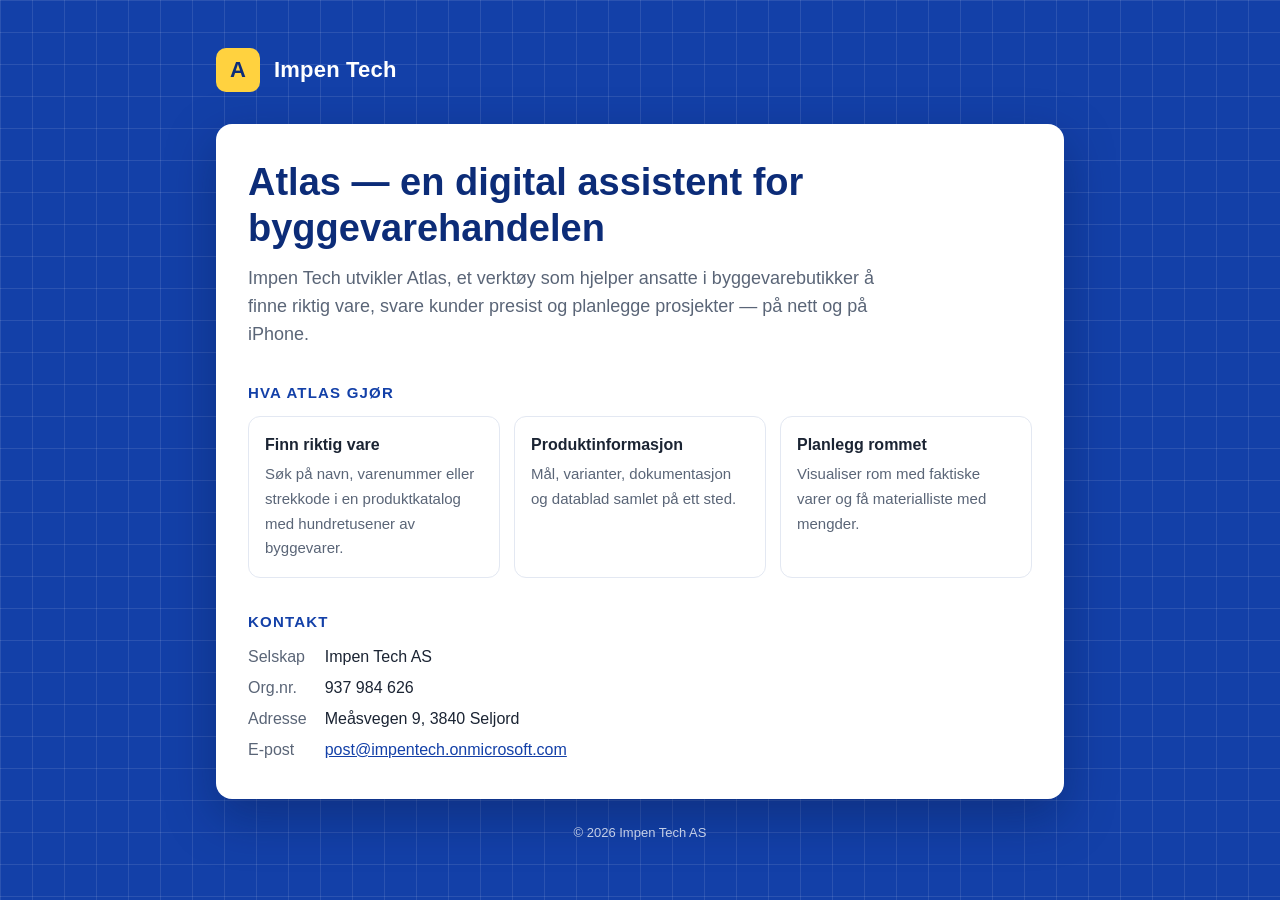
==== index.html @ 1124c4e5 "Firmaside for Impen Tech AS (impentech.no) Co-Authored-By: Claude Opus 5.5 <noreply@anthropic.com>" ====
<!doctype html>
<html lang="nb">
<head>
<meta charset="utf-8">
<meta name="viewport" content="width=device-width, initial-scale=1">
<title>Impen Tech — Atlas for byggevarehandelen</title>
<meta name="description" content="Impen Tech utvikler Atlas, en digital assistent for ansatte i byggevarehandelen.">
<style>
  :root {
    --bla: #1340a8;
    --bla-mork: #0c2c78;
    --linje: rgba(255, 255, 255, 0.10);
    --tekst: #1b2433;
    --dempet: #5a6577;
    --flate: #ffffff;
    --gul: #ffd23f;
  }
  * { box-sizing: border-box; margin: 0; padding: 0; }
  html { -webkit-text-size-adjust: 100%; }
  body {
    font-family: -apple-system, BlinkMacSystemFont, "Segoe UI", Roboto, "Helvetica Neue", Arial, sans-serif;
    color: var(--tekst);
    background-color: var(--bla);
    background-image:
      linear-gradient(var(--linje) 1px, transparent 1px),
      linear-gradient(90deg, var(--linje) 1px, transparent 1px);
    background-size: 32px 32px;
    line-height: 1.55;
    min-height: 100vh;
  }
  .ramme { max-width: 880px; margin: 0 auto; padding: 48px 16px 32px; }
  header { display: flex; align-items: center; gap: 14px; color: #fff; margin-bottom: 32px; }
  .merke {
    width: 44px; height: 44px; border-radius: 10px; background: var(--gul);
    display: grid; place-items: center; font-weight: 800; color: var(--bla-mork); font-size: 22px;
  }
  header strong { font-size: 22px; letter-spacing: 0.2px; }
  .kort {
    background: var(--flate); border-radius: 16px; padding: 36px 32px;
    box-shadow: 0 18px 50px rgba(5, 20, 60, 0.35);
  }
  h1 { font-size: clamp(26px, 4.5vw, 38px); line-height: 1.2; margin-bottom: 14px; color: var(--bla-mork); }
  .ingress { font-size: 18px; color: var(--dempet); max-width: 640px; }
  h2 { font-size: 15px; text-transform: uppercase; letter-spacing: 1.2px; color: var(--bla); margin: 32px 0 12px; }
  .punkter { display: grid; grid-template-columns: repeat(auto-fit, minmax(220px, 1fr)); gap: 14px; }
  .punkt { border: 1px solid #e3e8f2; border-radius: 12px; padding: 16px; }
  .punkt b { display: block; margin-bottom: 4px; }
  .punkt span { color: var(--dempet); font-size: 15px; }
  dl { display: grid; grid-template-columns: max-content 1fr; gap: 6px 18px; }
  dt { color: var(--dempet); }
  dd a { color: var(--bla); }
  footer { color: rgba(255, 255, 255, 0.75); font-size: 13px; text-align: center; margin-top: 24px; }
  @media (max-width: 520px) {
    .kort { padding: 26px 20px; }
    dl { grid-template-columns: 1fr; gap: 0; }
    dd { margin-bottom: 10px; }
  }
</style>
</head>
<body>
  <div class="ramme">
    <header>
      <div class="merke" aria-hidden="true">A</div>
      <strong>Impen Tech</strong>
    </header>

    <main class="kort">
      <h1>Atlas — en digital assistent for byggevarehandelen</h1>
      <p class="ingress">
        Impen Tech utvikler Atlas, et verktøy som hjelper ansatte i byggevarebutikker å finne riktig vare,
        svare kunder presist og planlegge prosjekter — på nett og på iPhone.
      </p>

      <h2>Hva Atlas gjør</h2>
      <div class="punkter">
        <div class="punkt"><b>Finn riktig vare</b><span>Søk på navn, varenummer eller strekkode i en produktkatalog med hundretusener av byggevarer.</span></div>
        <div class="punkt"><b>Produktinformasjon</b><span>Mål, varianter, dokumentasjon og datablad samlet på ett sted.</span></div>
        <div class="punkt"><b>Planlegg rommet</b><span>Visualiser rom med faktiske varer og få materialliste med mengder.</span></div>
      </div>

      <h2>Kontakt</h2>
      <dl>
        <dt>Selskap</dt><dd>Impen Tech AS</dd>
        <dt>Org.nr.</dt><dd>937 984 626</dd>
        <dt>Adresse</dt><dd>Meåsvegen 9, 3840 Seljord</dd>
        <dt>E-post</dt><dd><a href="mailto:post@impentech.onmicrosoft.com">post@impentech.onmicrosoft.com</a></dd>
      </dl>
    </main>

    <footer>© 2026 Impen Tech AS</footer>
  </div>
</body>
</html>
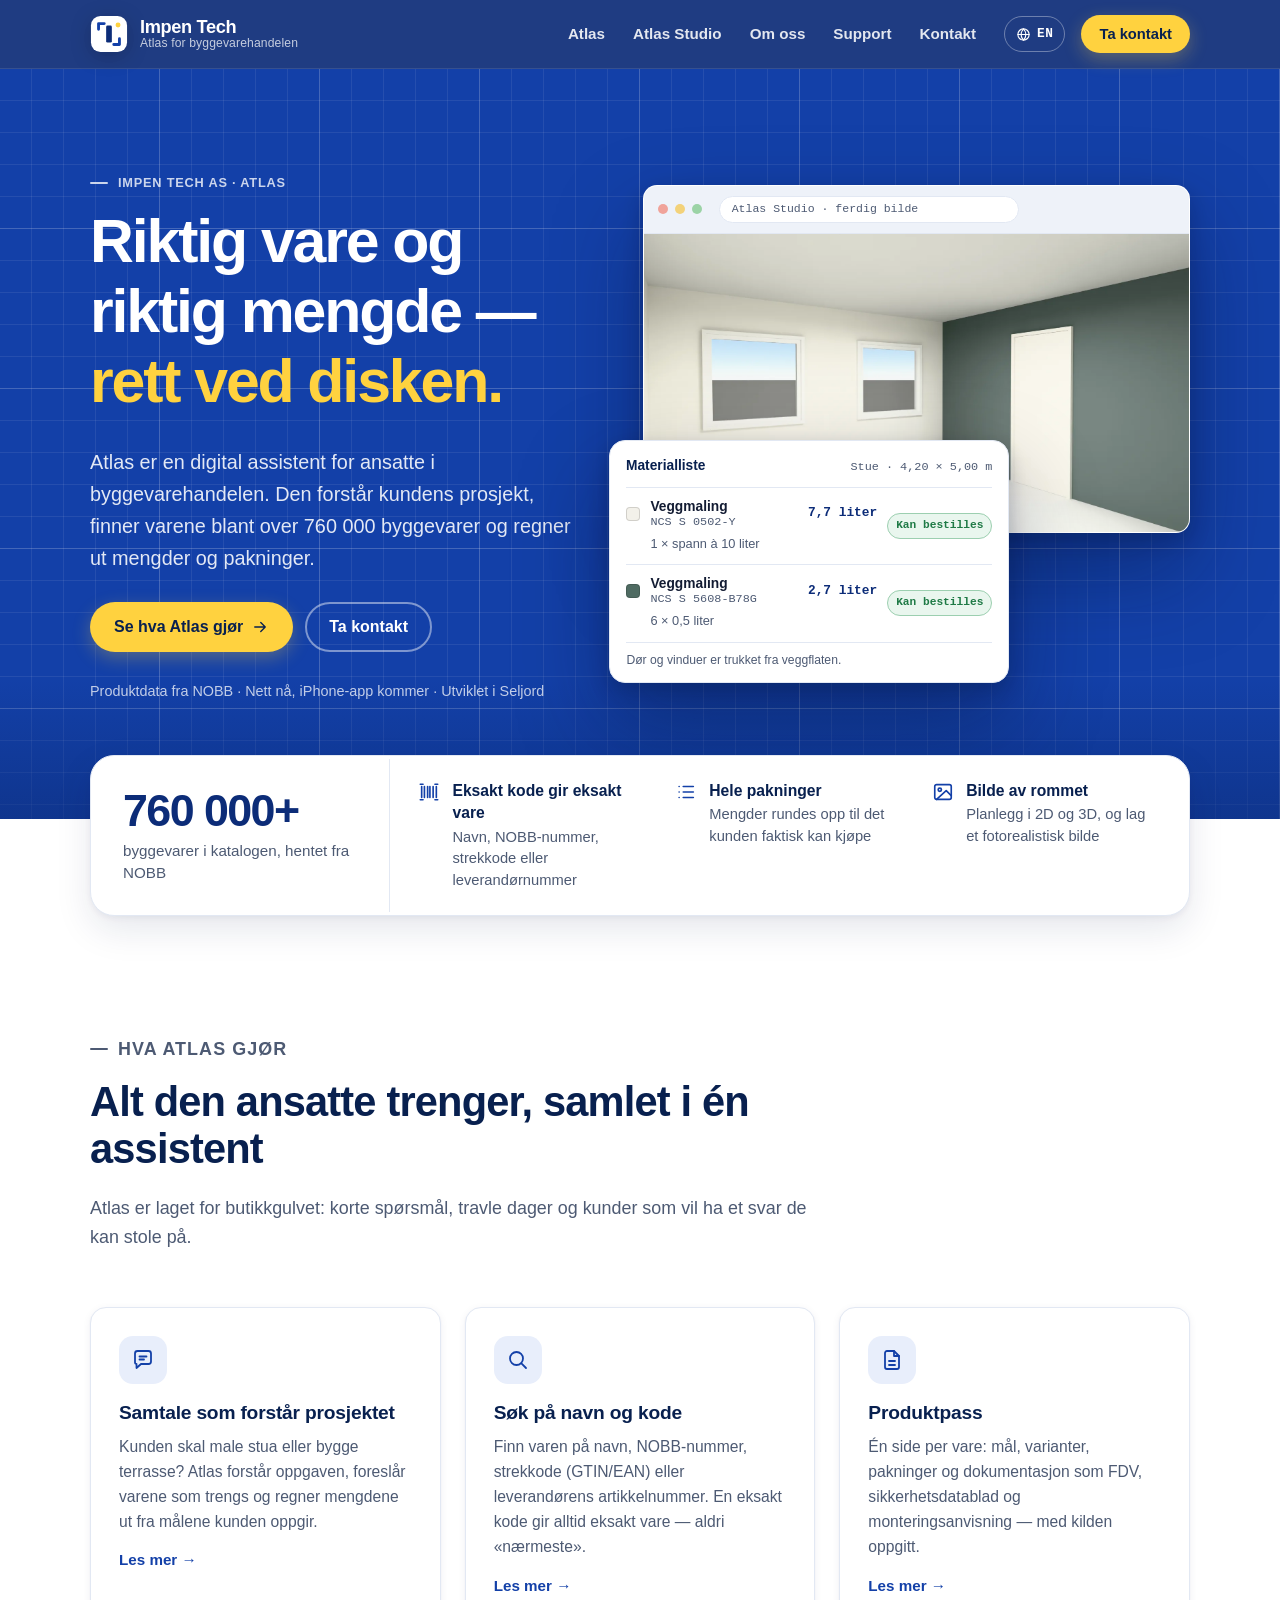
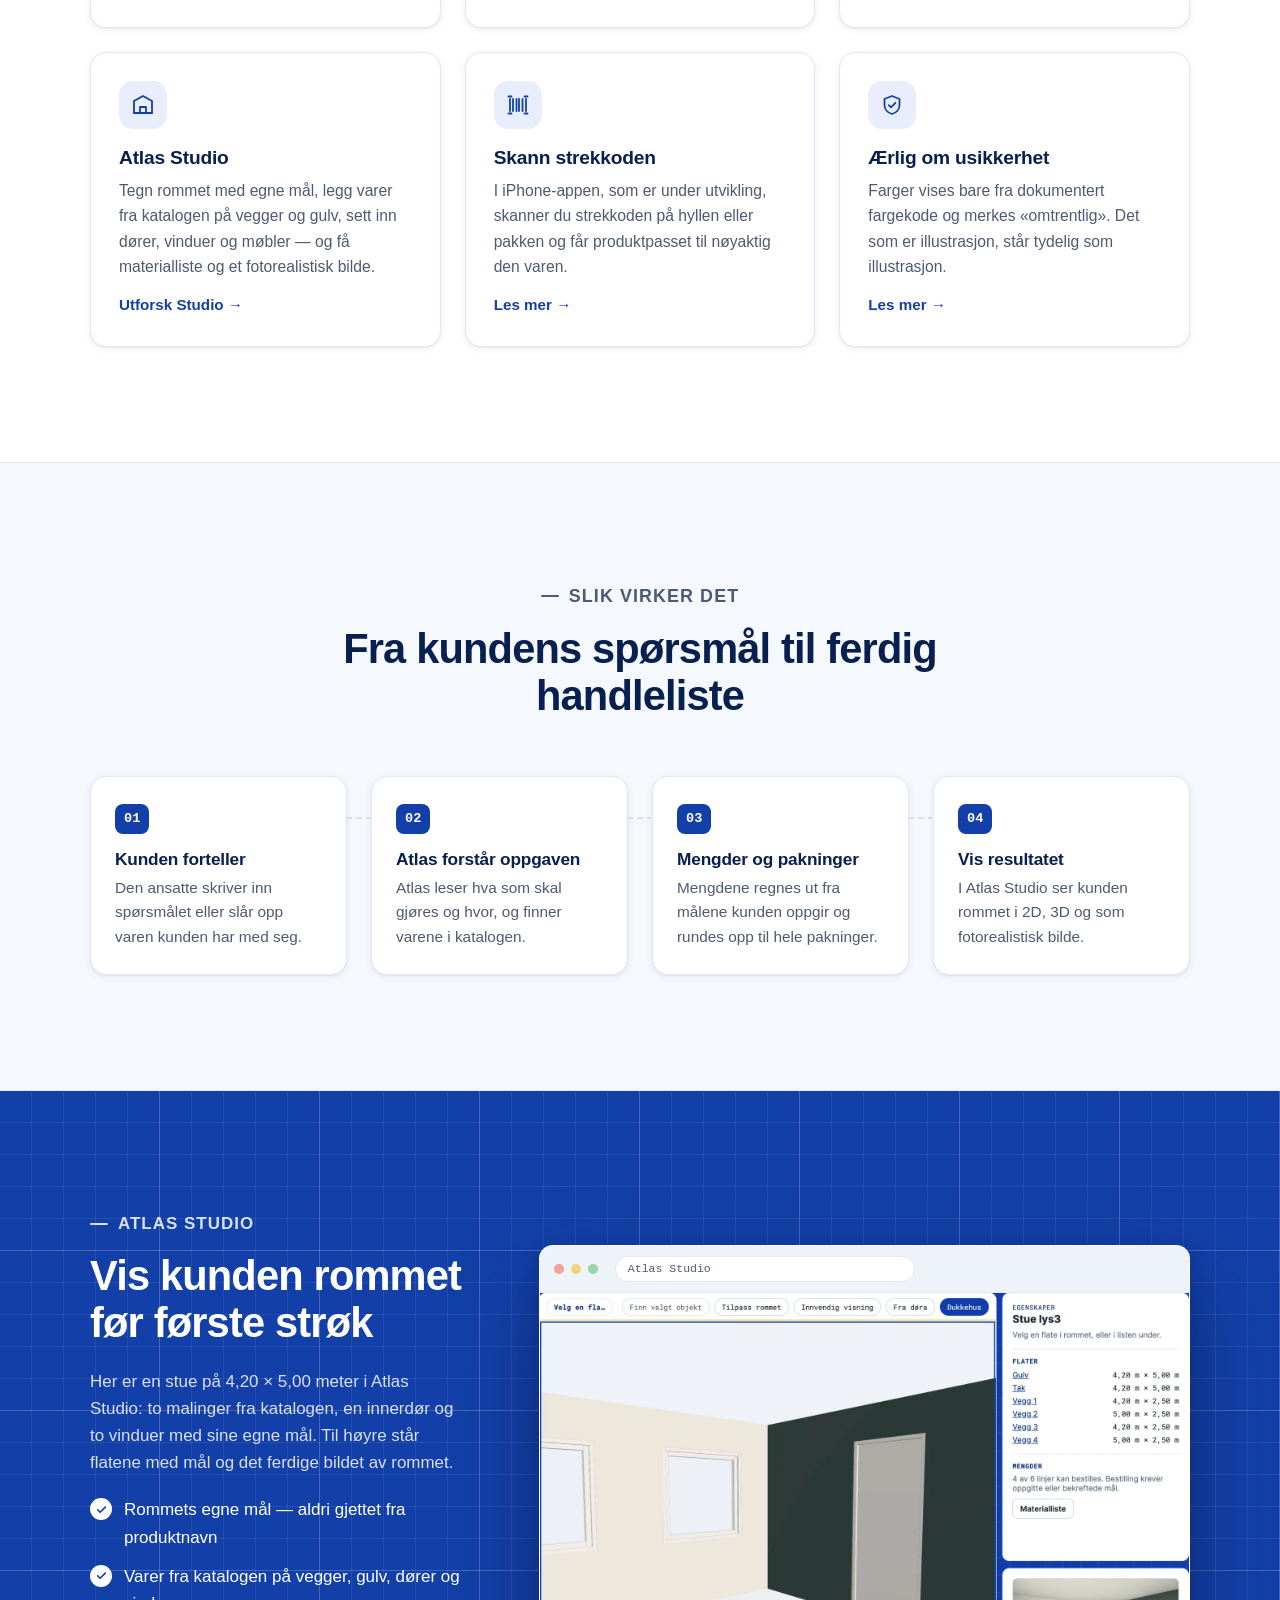
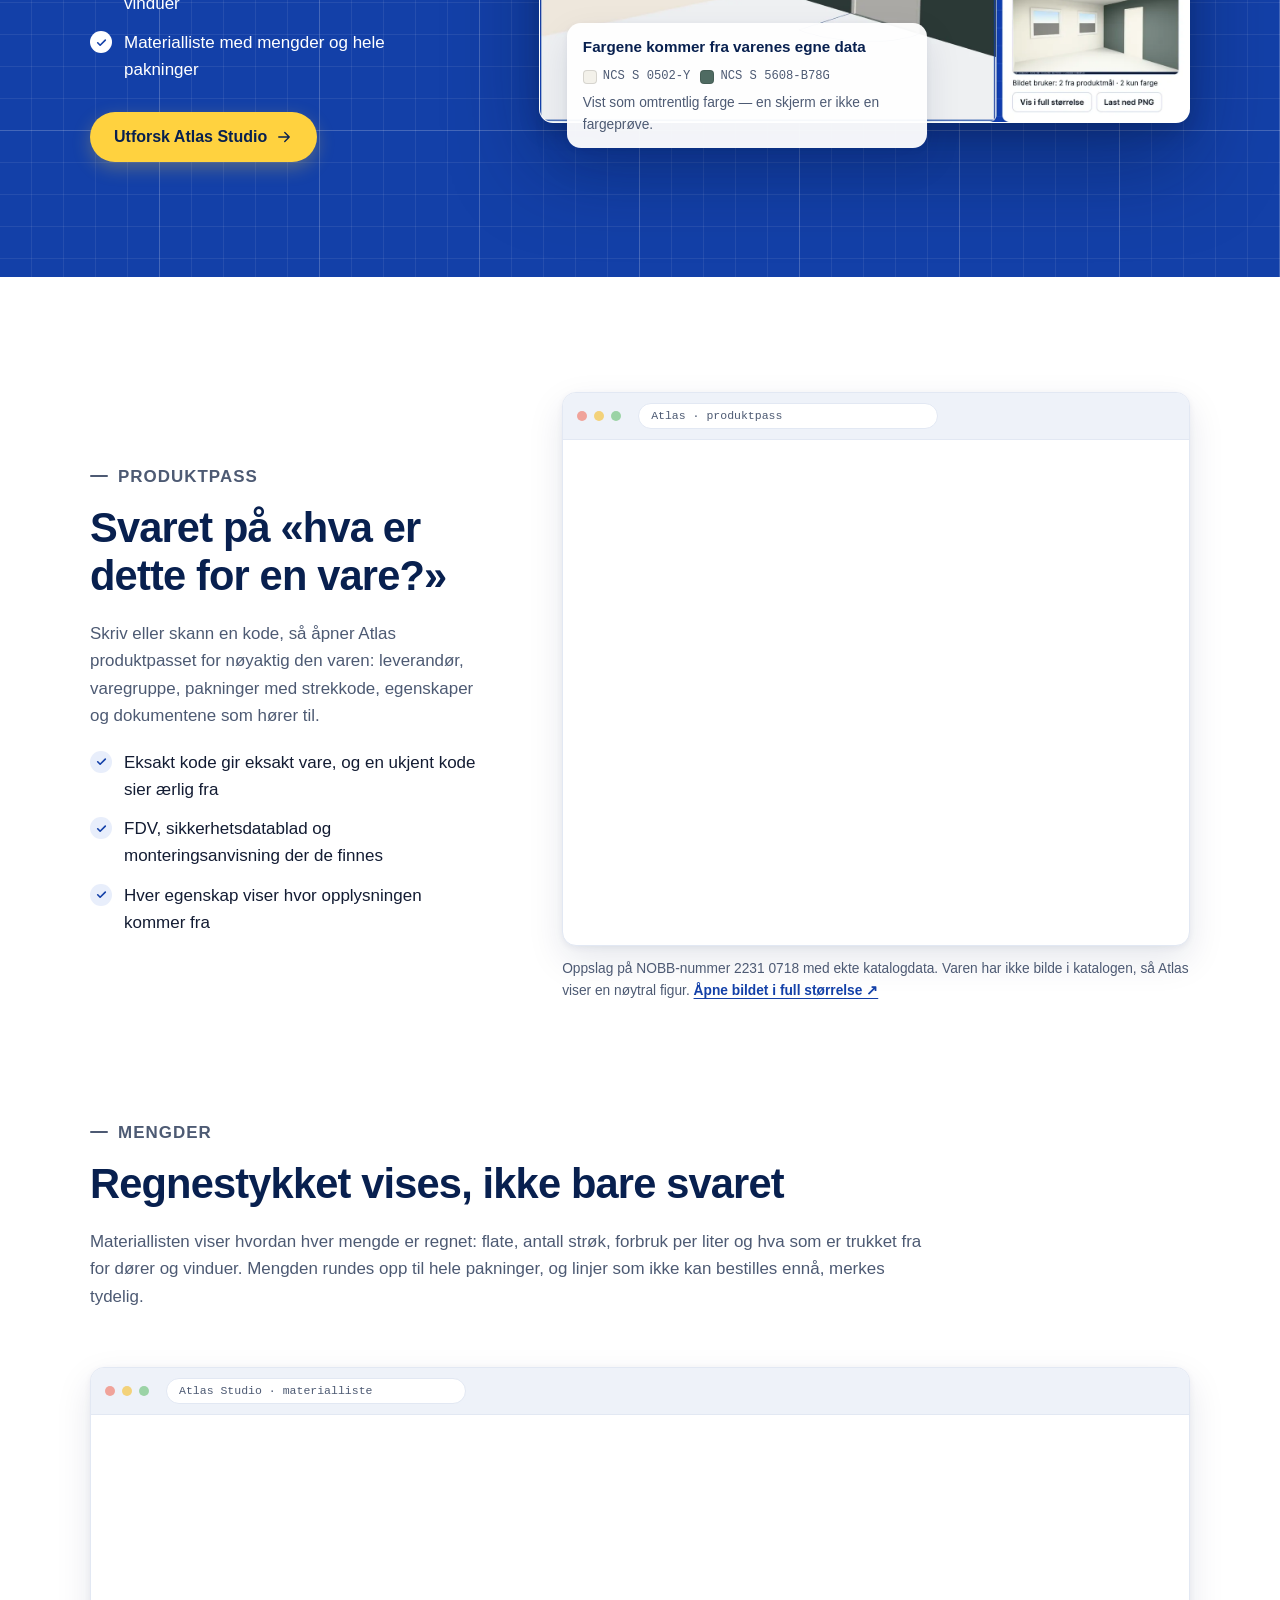
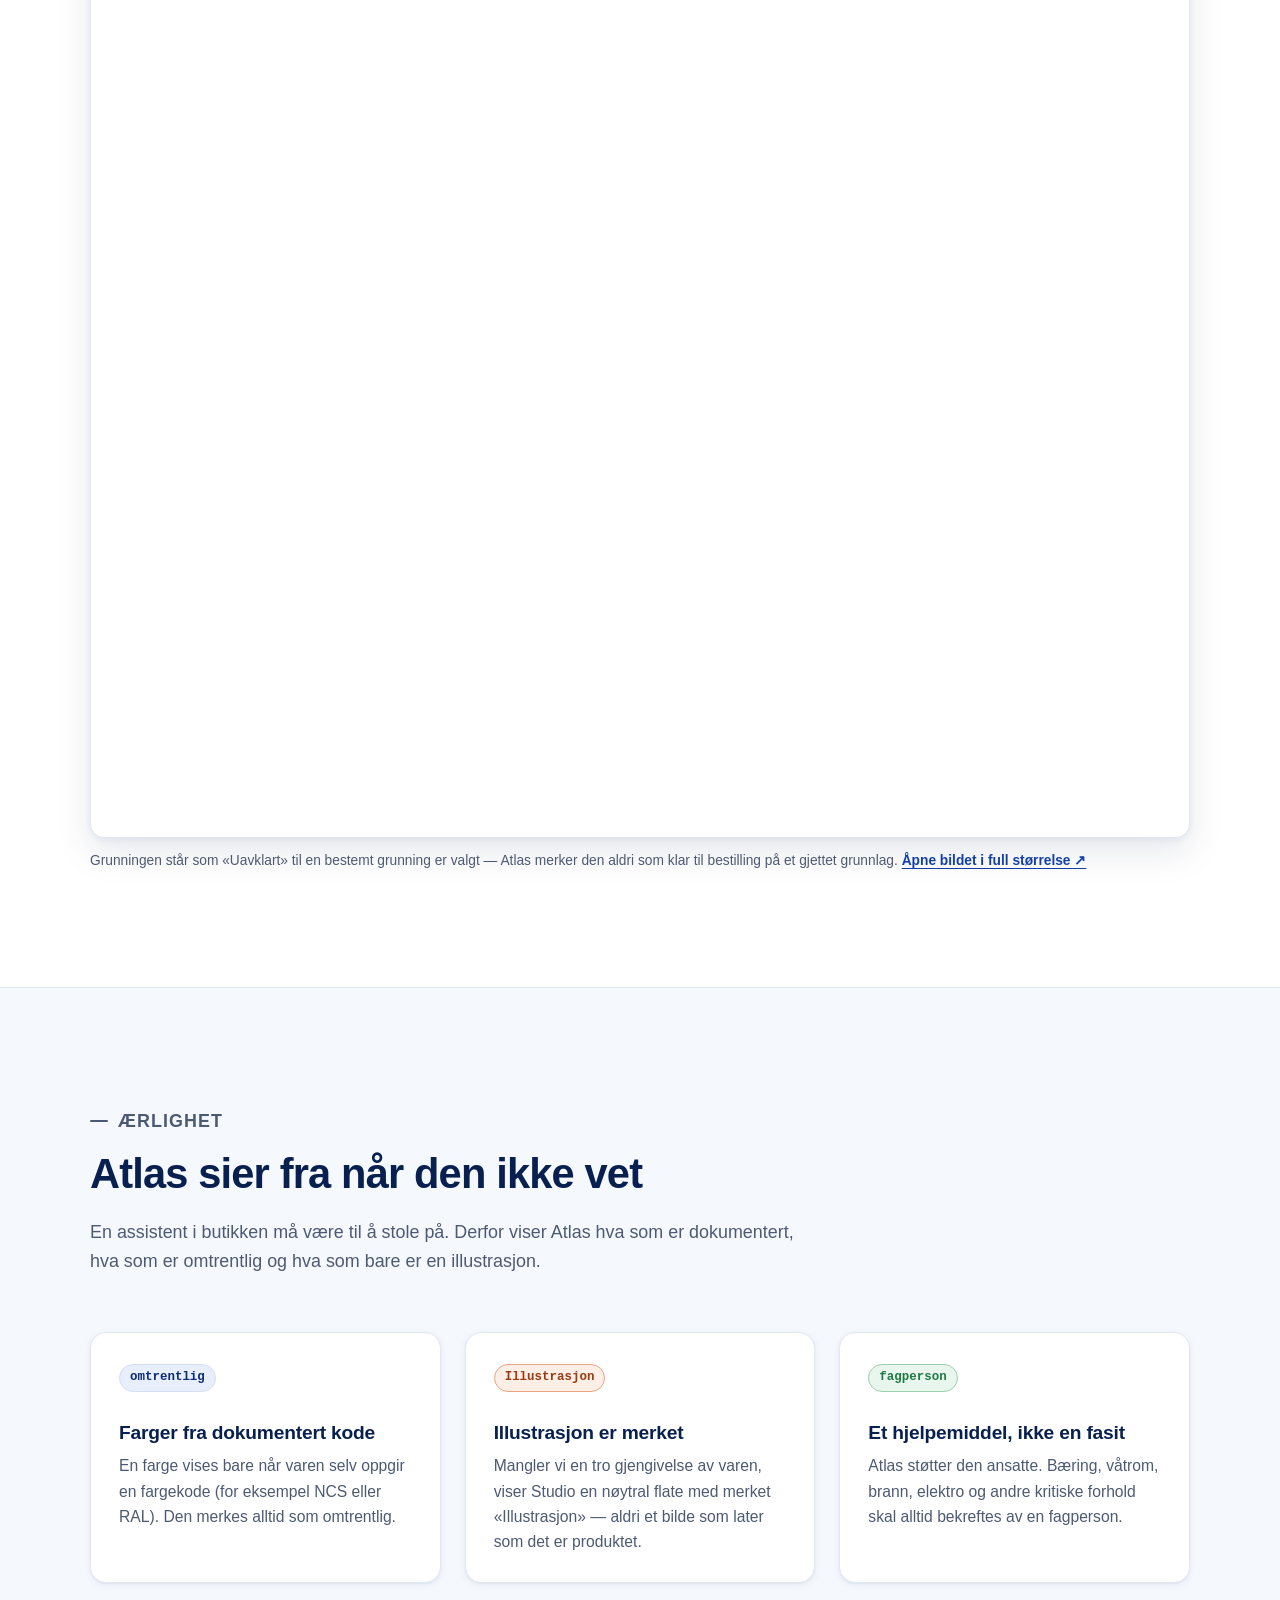
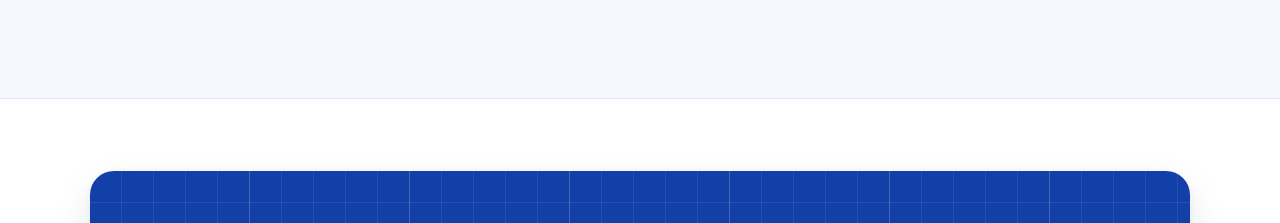
==== commit 21b4db66: "Fullverdig nettsted for Impen Tech AS: Atlas, Atlas Studio, om oss, kontakt, personvern og support —" ====
--- a/index.html
+++ b/index.html
@@ -3,91 +3,216 @@
 <head>
 <meta charset="utf-8">
 <meta name="viewport" content="width=device-width, initial-scale=1">
-<title>Impen Tech — Atlas for byggevarehandelen</title>
-<meta name="description" content="Impen Tech utvikler Atlas, en digital assistent for ansatte i byggevarehandelen.">
-<style>
-  :root {
-    --bla: #1340a8;
-    --bla-mork: #0c2c78;
-    --linje: rgba(255, 255, 255, 0.10);
-    --tekst: #1b2433;
-    --dempet: #5a6577;
-    --flate: #ffffff;
-    --gul: #ffd23f;
-  }
-  * { box-sizing: border-box; margin: 0; padding: 0; }
-  html { -webkit-text-size-adjust: 100%; }
-  body {
-    font-family: -apple-system, BlinkMacSystemFont, "Segoe UI", Roboto, "Helvetica Neue", Arial, sans-serif;
-    color: var(--tekst);
-    background-color: var(--bla);
-    background-image:
-      linear-gradient(var(--linje) 1px, transparent 1px),
-      linear-gradient(90deg, var(--linje) 1px, transparent 1px);
-    background-size: 32px 32px;
-    line-height: 1.55;
-    min-height: 100vh;
-  }
-  .ramme { max-width: 880px; margin: 0 auto; padding: 48px 16px 32px; }
-  header { display: flex; align-items: center; gap: 14px; color: #fff; margin-bottom: 32px; }
-  .merke {
-    width: 44px; height: 44px; border-radius: 10px; background: var(--gul);
-    display: grid; place-items: center; font-weight: 800; color: var(--bla-mork); font-size: 22px;
-  }
-  header strong { font-size: 22px; letter-spacing: 0.2px; }
-  .kort {
-    background: var(--flate); border-radius: 16px; padding: 36px 32px;
-    box-shadow: 0 18px 50px rgba(5, 20, 60, 0.35);
-  }
-  h1 { font-size: clamp(26px, 4.5vw, 38px); line-height: 1.2; margin-bottom: 14px; color: var(--bla-mork); }
-  .ingress { font-size: 18px; color: var(--dempet); max-width: 640px; }
-  h2 { font-size: 15px; text-transform: uppercase; letter-spacing: 1.2px; color: var(--bla); margin: 32px 0 12px; }
-  .punkter { display: grid; grid-template-columns: repeat(auto-fit, minmax(220px, 1fr)); gap: 14px; }
-  .punkt { border: 1px solid #e3e8f2; border-radius: 12px; padding: 16px; }
-  .punkt b { display: block; margin-bottom: 4px; }
-  .punkt span { color: var(--dempet); font-size: 15px; }
-  dl { display: grid; grid-template-columns: max-content 1fr; gap: 6px 18px; }
-  dt { color: var(--dempet); }
-  dd a { color: var(--bla); }
-  footer { color: rgba(255, 255, 255, 0.75); font-size: 13px; text-align: center; margin-top: 24px; }
-  @media (max-width: 520px) {
-    .kort { padding: 26px 20px; }
-    dl { grid-template-columns: 1fr; gap: 0; }
-    dd { margin-bottom: 10px; }
-  }
-</style>
+<title>Impen Tech — Atlas, digital assistent for byggevarehandelen</title>
+<meta name="description" content="Impen Tech AS utvikler Atlas: en digital assistent som hjelper ansatte i byggevarehandelen å finne riktig vare blant over 760 000 byggevarer, regne mengder og vise rommet i Atlas Studio.">
+<link rel="canonical" href="https://impentech.no/">
+<link rel="alternate" hreflang="nb" href="https://impentech.no/">
+<link rel="alternate" hreflang="en" href="https://impentech.no/en/">
+<link rel="alternate" hreflang="x-default" href="https://impentech.no/">
+<meta name="theme-color" content="#0c2c78">
+<meta property="og:type" content="website">
+<meta property="og:site_name" content="Impen Tech">
+<meta property="og:locale" content="nb_NO">
+<meta property="og:locale:alternate" content="en_GB">
+<meta property="og:title" content="Impen Tech — Atlas, digital assistent for byggevarehandelen">
+<meta property="og:description" content="Impen Tech AS utvikler Atlas: en digital assistent som hjelper ansatte i byggevarehandelen å finne riktig vare blant over 760 000 byggevarer, regne mengder og vise rommet i Atlas Studio.">
+<meta property="og:url" content="https://impentech.no/">
+<meta property="og:image" content="https://impentech.no/assets/img/og-bilde.jpg">
+<meta property="og:image:width" content="1200">
+<meta property="og:image:height" content="630">
+<meta property="og:image:alt" content="Atlas — digital assistent for byggevarehandelen">
+<meta name="twitter:card" content="summary_large_image">
+<link rel="icon" href="/favicon.svg" type="image/svg+xml">
+<link rel="icon" href="/favicon.ico" sizes="any">
+<link rel="apple-touch-icon" href="/assets/img/apple-touch-icon.png">
+<link rel="stylesheet" href="/assets/site.css">
+<script src="/assets/menu.js" defer></script>
+<script type="application/ld+json">{"@context":"https://schema.org","@type":"Organization","name":"Impen Tech AS","url":"https://impentech.no/","logo":"https://impentech.no/assets/img/app-ikon-512.png","email":"post@impentech.onmicrosoft.com","identifier":"937984626","address":{"@type":"PostalAddress","streetAddress":"Meåsvegen 9","postalCode":"3840","addressLocality":"Seljord","addressCountry":"NO"}}</script>
 </head>
 <body>
-  <div class="ramme">
-    <header>
-      <div class="merke" aria-hidden="true">A</div>
-      <strong>Impen Tech</strong>
-    </header>
-
-    <main class="kort">
-      <h1>Atlas — en digital assistent for byggevarehandelen</h1>
-      <p class="ingress">
-        Impen Tech utvikler Atlas, et verktøy som hjelper ansatte i byggevarebutikker å finne riktig vare,
-        svare kunder presist og planlegge prosjekter — på nett og på iPhone.
-      </p>
-
-      <h2>Hva Atlas gjør</h2>
-      <div class="punkter">
-        <div class="punkt"><b>Finn riktig vare</b><span>Søk på navn, varenummer eller strekkode i en produktkatalog med hundretusener av byggevarer.</span></div>
-        <div class="punkt"><b>Produktinformasjon</b><span>Mål, varianter, dokumentasjon og datablad samlet på ett sted.</span></div>
-        <div class="punkt"><b>Planlegg rommet</b><span>Visualiser rom med faktiske varer og få materialliste med mengder.</span></div>
-      </div>
-
-      <h2>Kontakt</h2>
-      <dl>
-        <dt>Selskap</dt><dd>Impen Tech AS</dd>
-        <dt>Org.nr.</dt><dd>937 984 626</dd>
-        <dt>Adresse</dt><dd>Meåsvegen 9, 3840 Seljord</dd>
-        <dt>E-post</dt><dd><a href="mailto:post@impentech.onmicrosoft.com">post@impentech.onmicrosoft.com</a></dd>
-      </dl>
-    </main>
-
-    <footer>© 2026 Impen Tech AS</footer>
-  </div>
+<a class="skip-link" href="#innhold">Hopp til innholdet</a>
+<header class="site-header">
+  <div class="wrap">
+    <a class="brand" href="/">
+      <svg class="brand__mark" viewBox="0 0 40 40" aria-hidden="true" focusable="false"><rect x="1" y="1" width="38" height="38" rx="10" fill="#fff"/><path d="M9 15V9h6M31 25v6h-6" fill="none" stroke="#1340a8" stroke-width="3" stroke-linecap="round" stroke-linejoin="round"/><rect x="17" y="11" width="6" height="18" rx="1.5" fill="#0c2c78"/><circle cx="29.5" cy="10.5" r="2.6" fill="#ffd23f"/></svg>
+      <span class="brand__text"><span class="brand__name">Impen Tech</span><span class="brand__sub">Atlas for byggevarehandelen</span></span>
+    </a>
+    <nav class="nav" aria-label="Hovedmeny"><a href="/atlas/">Atlas</a><a href="/studio/">Atlas Studio</a><a href="/om/">Om oss</a><a href="/support/">Support</a><a href="/kontakt/">Kontakt</a></nav>
+    <a class="lang" href="/en/" hreflang="en" lang="en" aria-label="EN – Read this page in English"><svg viewBox="0 0 24 24" fill="none" stroke="currentColor" stroke-width="1.8" stroke-linecap="round" stroke-linejoin="round" aria-hidden="true" focusable="false"><circle cx="12" cy="12" r="9"/><path d="M3 12h18M12 3c2.5 2.6 3.8 5.6 3.8 9s-1.3 6.4-3.8 9c-2.5-2.6-3.8-5.6-3.8-9S9.5 5.6 12 3z"/></svg><span>EN</span></a>
+    <a class="btn btn--yellow btn--sm header-cta" href="/kontakt/">Ta kontakt</a>
+    <details class="menu">
+      <summary><svg viewBox="0 0 24 24" fill="none" stroke="currentColor" stroke-width="1.8" stroke-linecap="round" stroke-linejoin="round" aria-hidden="true" focusable="false"><path d="M4 7h16M4 12h16M4 17h16"/></svg><span>Meny</span></summary>
+      <nav class="menu__panel" aria-label="Hovedmeny"><a href="/atlas/">Atlas</a><a href="/studio/">Atlas Studio</a><a href="/om/">Om oss</a><a href="/support/">Support</a><a href="/kontakt/">Kontakt</a><a href="/personvern/">Personvern</a></nav>
+    </details>
+  </div>
+</header>
+<main id="innhold" tabindex="-1">
+<section class="hero hero--home blueprint">
+  <div class="wrap">
+    <div>
+      <p class="eyebrow reveal">Impen Tech AS · Atlas</p>
+      <h1 class="reveal">Riktig vare og riktig mengde — <em>rett ved disken.</em></h1>
+      <p class="lede reveal">Atlas er en digital assistent for ansatte i byggevarehandelen. Den forstår kundens prosjekt, finner varene blant over 760&nbsp;000 byggevarer og regner ut mengder og pakninger.</p>
+      <div class="actions reveal">
+        <a class="btn btn--yellow" href="/atlas/">Se hva Atlas gjør<svg viewBox="0 0 24 24" fill="none" stroke="currentColor" stroke-width="1.8" stroke-linecap="round" stroke-linejoin="round" aria-hidden="true" focusable="false"><path d="M5 12h14M13 6l6 6-6 6"/></svg></a>
+        <a class="btn btn--ghost" href="/kontakt/">Ta kontakt</a>
+      </div>
+      <p class="hero-meta reveal">Produktdata fra NOBB<span aria-hidden="true"> · </span>Nett nå, iPhone-app kommer<span aria-hidden="true"> · </span>Utviklet i Seljord</p>
+    </div>
+    <div class="hero__visual">
+      <div class="frame "><div class="frame__bar" aria-hidden="true"><i></i><i></i><i></i><span class="frame__url">Atlas Studio · ferdig bilde</span></div><picture><source type="image/webp" srcset="/assets/img/rom-render.webp"><img src="/assets/img/rom-render.jpg" width="1600" height="875" alt="Bilde laget i Atlas Studio: en stue med lys vegg og to vinduer til venstre, og en mørk grønn fondvegg med hvit dør til høyre." fetchpriority="high" decoding="async"></picture></div>
+      <div class="bomcard" aria-hidden="true">
+  <div class="bomcard__head"><span>Materialliste</span><span class="mono">Stue · 4,20 × 5,00 m</span></div>
+  <ul><li><i class="dot" style="background:#F3F1EA"></i><span class="bom__name">Veggmaling<small class="mono">NCS S 0502-Y</small></span><span class="bom__qty mono">7,7 liter</span><span class="bom__pack">1 × spann à 10 liter</span><span class="bom__ok">Kan bestilles</span></li><li><i class="dot" style="background:#4f6b62"></i><span class="bom__name">Veggmaling<small class="mono">NCS S 5608-B78G</small></span><span class="bom__qty mono">2,7 liter</span><span class="bom__pack">6 × 0,5 liter</span><span class="bom__ok">Kan bestilles</span></li></ul>
+  <p class="bomcard__foot">Dør og vinduer er trukket fra veggflaten.</p>
+</div>
+    </div>
+  </div>
+</section>
+<div class="wrap">
+  <div class="stats">
+    <div class="stat stat--big"><span class="stat__num">760&nbsp;000+</span><span class="stat__label">byggevarer i katalogen, hentet fra NOBB</span></div>
+    <ul class="stat-points">
+      <li><svg viewBox="0 0 24 24" fill="none" stroke="currentColor" stroke-width="1.8" stroke-linecap="round" stroke-linejoin="round" aria-hidden="true" focusable="false"><path d="M4 6v12M7 6v12M10.5 6v12M13 6v12M16.5 6v12M20 6v12"/><path d="M2.5 3.5h3M18.5 3.5h3M2.5 20.5h3M18.5 20.5h3"/></svg><span><strong>Eksakt kode gir eksakt vare</strong>Navn, NOBB-nummer, strekkode eller leverandørnummer</span></li>
+      <li><svg viewBox="0 0 24 24" fill="none" stroke="currentColor" stroke-width="1.8" stroke-linecap="round" stroke-linejoin="round" aria-hidden="true" focusable="false"><path d="M9 6h11M9 12h11M9 18h11"/><path d="M4.5 6h.01M4.5 12h.01M4.5 18h.01"/></svg><span><strong>Hele pakninger</strong>Mengder rundes opp til det kunden faktisk kan kjøpe</span></li>
+      <li><svg viewBox="0 0 24 24" fill="none" stroke="currentColor" stroke-width="1.8" stroke-linecap="round" stroke-linejoin="round" aria-hidden="true" focusable="false"><rect x="3" y="4" width="18" height="16" rx="2"/><circle cx="8.5" cy="9.5" r="1.8"/><path d="M21 16l-5.5-5.5L5 20"/></svg><span><strong>Bilde av rommet</strong>Planlegg i 2D og 3D, og lag et fotorealistisk bilde</span></li>
+    </ul>
+  </div>
+</div>
+<section class="section" aria-labelledby="hva">
+  <div class="wrap">
+    <div class="section-head">
+      <p class="eyebrow">Hva Atlas gjør</p>
+      <h2 id="hva">Alt den ansatte trenger, samlet i én assistent</h2>
+      <p>Atlas er laget for butikkgulvet: korte spørsmål, travle dager og kunder som vil ha et svar de kan stole på.</p>
+    </div>
+    <div class="grid grid--3">
+      <article class="card "><div class="icon"><svg viewBox="0 0 24 24" fill="none" stroke="currentColor" stroke-width="1.8" stroke-linecap="round" stroke-linejoin="round" aria-hidden="true" focusable="false"><path d="M4 5.5A2.5 2.5 0 0 1 6.5 3h11A2.5 2.5 0 0 1 20 5.5v8a2.5 2.5 0 0 1-2.5 2.5H10l-4.5 4v-4h0A1.5 1.5 0 0 1 4 14.5z"/><path d="M8.5 8.5h7M8.5 11.5h4.5"/></svg></div><h3>Samtale som forstår prosjektet</h3><p>Kunden skal male stua eller bygge terrasse? Atlas forstår oppgaven, foreslår varene som trengs og regner mengdene ut fra målene kunden oppgir.</p><a class="more" href="/atlas/#samtale">Les mer →</a></article>
+      <article class="card "><div class="icon"><svg viewBox="0 0 24 24" fill="none" stroke="currentColor" stroke-width="1.8" stroke-linecap="round" stroke-linejoin="round" aria-hidden="true" focusable="false"><circle cx="10.5" cy="10.5" r="6.5"/><path d="M20 20l-4.6-4.6"/></svg></div><h3>Søk på navn og kode</h3><p>Finn varen på navn, NOBB-nummer, strekkode (GTIN/EAN) eller leverandørens artikkelnummer. En eksakt kode gir alltid eksakt vare — aldri «nærmeste».</p><a class="more" href="/atlas/#sok">Les mer →</a></article>
+      <article class="card "><div class="icon"><svg viewBox="0 0 24 24" fill="none" stroke="currentColor" stroke-width="1.8" stroke-linecap="round" stroke-linejoin="round" aria-hidden="true" focusable="false"><path d="M14 3H7a2 2 0 0 0-2 2v14a2 2 0 0 0 2 2h10a2 2 0 0 0 2-2V8z"/><path d="M14 3v5h5M9 13h6M9 17h6"/></svg></div><h3>Produktpass</h3><p>Én side per vare: mål, varianter, pakninger og dokumentasjon som FDV, sikkerhetsdatablad og monteringsanvisning — med kilden oppgitt.</p><a class="more" href="/atlas/#produktpass">Les mer →</a></article>
+      <article class="card "><div class="icon"><svg viewBox="0 0 24 24" fill="none" stroke="currentColor" stroke-width="1.8" stroke-linecap="round" stroke-linejoin="round" aria-hidden="true" focusable="false"><path d="M3 20V8l9-5 9 5v12"/><path d="M3 20h18M9 20v-6h6v6"/></svg></div><h3>Atlas Studio</h3><p>Tegn rommet med egne mål, legg varer fra katalogen på vegger og gulv, sett inn dører, vinduer og møbler — og få materialliste og et fotorealistisk bilde.</p><a class="more" href="/studio/">Utforsk Studio →</a></article>
+      <article class="card "><div class="icon"><svg viewBox="0 0 24 24" fill="none" stroke="currentColor" stroke-width="1.8" stroke-linecap="round" stroke-linejoin="round" aria-hidden="true" focusable="false"><path d="M4 6v12M7 6v12M10.5 6v12M13 6v12M16.5 6v12M20 6v12"/><path d="M2.5 3.5h3M18.5 3.5h3M2.5 20.5h3M18.5 20.5h3"/></svg></div><h3>Skann strekkoden</h3><p>I iPhone-appen, som er under utvikling, skanner du strekkoden på hyllen eller pakken og får produktpasset til nøyaktig den varen.</p><a class="more" href="/atlas/#iphone">Les mer →</a></article>
+      <article class="card "><div class="icon"><svg viewBox="0 0 24 24" fill="none" stroke="currentColor" stroke-width="1.8" stroke-linecap="round" stroke-linejoin="round" aria-hidden="true" focusable="false"><path d="M12 3l7.5 3v6c0 4.4-3.2 7.9-7.5 9-4.3-1.1-7.5-4.6-7.5-9V6z"/><path d="M8.8 12.2l2.2 2.2 4.4-4.6"/></svg></div><h3>Ærlig om usikkerhet</h3><p>Farger vises bare fra dokumentert fargekode og merkes «omtrentlig». Det som er illustrasjon, står tydelig som illustrasjon.</p><a class="more" href="#aerlig">Les mer →</a></article>
+    </div>
+  </div>
+</section>
+<section class="section section--soft" aria-labelledby="slik">
+  <div class="wrap">
+    <div class="section-head section-head--center">
+      <p class="eyebrow">Slik virker det</p>
+      <h2 id="slik">Fra kundens spørsmål til ferdig handleliste</h2>
+    </div>
+    <ol class="steps">
+      <li><h3>Kunden forteller</h3><p>Den ansatte skriver inn spørsmålet eller slår opp varen kunden har med seg.</p></li>
+      <li><h3>Atlas forstår oppgaven</h3><p>Atlas leser hva som skal gjøres og hvor, og finner varene i katalogen.</p></li>
+      <li><h3>Mengder og pakninger</h3><p>Mengdene regnes ut fra målene kunden oppgir og rundes opp til hele pakninger.</p></li>
+      <li><h3>Vis resultatet</h3><p>I Atlas Studio ser kunden rommet i 2D, 3D og som fotorealistisk bilde.</p></li>
+    </ol>
+  </div>
+</section>
+<section class="band--blue blueprint" aria-labelledby="studio-h">
+  <div class="wrap">
+    <div class="feature feature--media">
+      <div class="feature__text">
+        <p class="eyebrow">Atlas Studio</p>
+        <h2 id="studio-h">Vis kunden rommet før første strøk</h2>
+        <p>Her er en stue på 4,20 × 5,00 meter i Atlas Studio: to malinger fra katalogen, en innerdør og to vinduer med sine egne mål. Til høyre står flatene med mål og det ferdige bildet av rommet.</p>
+        <ul class="checks">
+          <li>Rommets egne mål — aldri gjettet fra produktnavn</li>
+          <li>Varer fra katalogen på vegger, gulv, dører og vinduer</li>
+          <li>Materialliste med mengder og hele pakninger</li>
+        </ul>
+        <div class="actions"><a class="btn btn--yellow" href="/studio/">Utforsk Atlas Studio<svg viewBox="0 0 24 24" fill="none" stroke="currentColor" stroke-width="1.8" stroke-linecap="round" stroke-linejoin="round" aria-hidden="true" focusable="false"><path d="M5 12h14M13 6l6 6-6 6"/></svg></a></div>
+      </div>
+      <figure class="showcase">
+        <div class="frame frame--flat"><div class="frame__bar" aria-hidden="true"><i></i><i></i><i></i><span class="frame__url">Atlas Studio</span></div><picture><source type="image/webp" srcset="/assets/img/studio-3d.webp"><img src="/assets/img/studio-3d.jpg" width="1600" height="1056" alt="Atlas Studio i nettleseren: rommet vist innenfra i 3D med lys vegg, to vinduer og grønn fondvegg med dør. Til høyre står rommets flater med mål og det ferdige bildet." loading="lazy" decoding="async"></picture></div>
+        <figcaption class="showcase__tag">
+          <strong>Fargene kommer fra varenes egne data</strong>
+          <span class="swatches">
+            <span class="swatch"><i style="background:#F3F1EA"></i>NCS S 0502-Y</span>
+            <span class="swatch"><i style="background:#4f6b62"></i>NCS S 5608-B78G</span>
+          </span>
+          <span class="tag-note">Vist som omtrentlig farge — en skjerm er ikke en fargeprøve.</span>
+        </figcaption>
+      </figure>
+    </div>
+  </div>
+</section>
+<section class="section" aria-labelledby="pass-h">
+  <div class="wrap">
+    <div class="feature feature--wide">
+      <div class="feature__text">
+        <p class="eyebrow">Produktpass</p>
+        <h2 id="pass-h">Svaret på «hva er dette for en vare?»</h2>
+        <p>Skriv eller skann en kode, så åpner Atlas produktpasset for nøyaktig den varen: leverandør, varegruppe, pakninger med strekkode, egenskaper og dokumentene som hører til.</p>
+        <ul class="checks">
+          <li>Eksakt kode gir eksakt vare, og en ukjent kode sier ærlig fra</li>
+          <li>FDV, sikkerhetsdatablad og monteringsanvisning der de finnes</li>
+          <li>Hver egenskap viser hvor opplysningen kommer fra</li>
+        </ul>
+      </div>
+      <figure><div class="frame frame--flat"><div class="frame__bar" aria-hidden="true"><i></i><i></i><i></i><span class="frame__url">Atlas · produktpass</span></div><picture><source media="(max-width: 560px)" type="image/webp" srcset="/assets/img/produktpass-mobil.webp" width="780" height="629"><source media="(max-width: 560px)" srcset="/assets/img/produktpass-mobil.jpg" width="780" height="629"><source type="image/webp" srcset="/assets/img/produktpass.webp"><img src="/assets/img/produktpass.jpg" width="1100" height="420" alt="Toppen av produktpasset i Atlas for en gulvsponplate: varenavn, NOBB-nummer 2231 0718, leverandør, varegruppe, prisenhet, lagerstatus og leverandørens artikkelnummer." loading="lazy" decoding="async"></picture></div>
+        <figcaption>Oppslag på NOBB-nummer 2231 0718 med ekte katalogdata. Varen har ikke bilde i katalogen, så Atlas viser en nøytral figur. <a class="zoom" href="/assets/img/produktpass.jpg">Åpne bildet i full størrelse ↗</a></figcaption></figure>
+    </div>
+    <div class="feature feature--stack">
+      <div class="feature__text">
+        <p class="eyebrow">Mengder</p>
+        <h2>Regnestykket vises, ikke bare svaret</h2>
+        <p>Materiallisten viser hvordan hver mengde er regnet: flate, antall strøk, forbruk per liter og hva som er trukket fra for dører og vinduer. Mengden rundes opp til hele pakninger, og linjer som ikke kan bestilles ennå, merkes tydelig.</p>
+      </div>
+      <figure><div class="frame frame--flat"><div class="frame__bar" aria-hidden="true"><i></i><i></i><i></i><span class="frame__url">Atlas Studio · materialliste</span></div><picture><source media="(max-width: 560px)" type="image/webp" srcset="/assets/img/materialliste-mobil.webp" width="780" height="726"><source media="(max-width: 560px)" srcset="/assets/img/materialliste-mobil.jpg" width="780" height="726"><source type="image/webp" srcset="/assets/img/materialliste.webp"><img src="/assets/img/materialliste.jpg" width="1400" height="420" alt="Materiallisten i Atlas Studio: veggmaling NCS S 0502-Y, 7,7 liter, 1 spann à 10 liter, «Kan bestilles»; grunning, 3,1 liter, «Uavklart – velg eller oppdater varen»; grønn veggmaling, 2,7 liter, 6 stk à 0,5 liter, «Kan bestilles»." loading="lazy" decoding="async"></picture></div>
+        <figcaption>Grunningen står som «Uavklart» til en bestemt grunning er valgt — Atlas merker den aldri som klar til bestilling på et gjettet grunnlag. <a class="zoom" href="/assets/img/materialliste.jpg">Åpne bildet i full størrelse ↗</a></figcaption></figure>
+    </div>
+  </div>
+</section>
+<section class="section section--soft" id="aerlig" aria-labelledby="aerlig-h">
+  <div class="wrap">
+    <div class="section-head">
+      <p class="eyebrow">Ærlighet</p>
+      <h2 id="aerlig-h">Atlas sier fra når den ikke vet</h2>
+      <p>En assistent i butikken må være til å stole på. Derfor viser Atlas hva som er dokumentert, hva som er omtrentlig og hva som bare er en illustrasjon.</p>
+    </div>
+    <div class="honest">
+      <article class="card"><span class="badge badge--blue">omtrentlig</span><h3>Farger fra dokumentert kode</h3><p>En farge vises bare når varen selv oppgir en fargekode (for eksempel NCS eller RAL). Den merkes alltid som omtrentlig.</p></article>
+      <article class="card"><span class="badge badge--warn">Illustrasjon</span><h3>Illustrasjon er merket</h3><p>Mangler vi en tro gjengivelse av varen, viser Studio en nøytral flate med merket «Illustrasjon» — aldri et bilde som later som det er produktet.</p></article>
+      <article class="card"><span class="badge badge--ok">fagperson</span><h3>Et hjelpemiddel, ikke en fasit</h3><p>Atlas støtter den ansatte. Bæring, våtrom, brann, elektro og andre kritiske forhold skal alltid bekreftes av en fagperson.</p></article>
+    </div>
+  </div>
+</section>
+<section class="section section--tight">
+  <div class="wrap">
+    <div class="cta blueprint">
+      <div>
+        <h2>Vil du se Atlas i bruk?</h2>
+        <p>Vi viser gjerne hvordan Atlas kan hjelpe ansatte i din butikk eller kjede. Send oss en e-post, så tar vi en prat.</p>
+        <div class="actions">
+          <a class="btn btn--yellow" href="mailto:post@impentech.onmicrosoft.com"><svg viewBox="0 0 24 24" fill="none" stroke="currentColor" stroke-width="1.8" stroke-linecap="round" stroke-linejoin="round" aria-hidden="true" focusable="false"><rect x="3" y="5" width="18" height="14" rx="2"/><path d="M3.5 6.5l8.5 6.5 8.5-6.5"/></svg>Send oss en e-post</a>
+          <a class="btn btn--ghost" href="/kontakt/">Se kontaktinfo</a>
+        </div>
+      </div>
+      <div class="cta__art float"><picture><source type="image/webp" srcset="/assets/img/atlas-snekker.webp"><img src="/assets/img/atlas-snekker.png" width="560" height="415" alt="" role="presentation" loading="lazy" decoding="async"></picture></div>
+    </div>
+  </div>
+</section>
+</main>
+<footer class="site-footer">
+  <div class="wrap">
+    <div class="footer-grid">
+      <div class="footer-brand">
+        <a class="brand" href="/"><svg class="brand__mark" viewBox="0 0 40 40" aria-hidden="true" focusable="false"><rect x="1" y="1" width="38" height="38" rx="10" fill="#fff"/><path d="M9 15V9h6M31 25v6h-6" fill="none" stroke="#1340a8" stroke-width="3" stroke-linecap="round" stroke-linejoin="round"/><rect x="17" y="11" width="6" height="18" rx="1.5" fill="#0c2c78"/><circle cx="29.5" cy="10.5" r="2.6" fill="#ffd23f"/></svg><span class="brand__text"><span class="brand__name">Impen Tech AS</span></span></a>
+        <p>Impen Tech AS utvikler Atlas — en digital assistent som hjelper ansatte i byggevarehandelen å finne riktig vare, regne riktig mengde og vise kunden resultatet.</p>
+      </div>
+      <div><h2>Produkt</h2><ul><li><a href="/atlas/">Atlas</a></li><li><a href="/studio/">Atlas Studio</a></li></ul></div>
+      <div><h2>Selskap</h2><ul><li><a href="/om/">Om Impen Tech</a></li><li><a href="/kontakt/">Kontakt</a></li></ul></div>
+      <div><h2>Hjelp</h2><ul><li><a href="/support/">Brukerstøtte</a></li><li><a href="/personvern/">Personvern</a></li></ul></div>
+      <div class="footer-mail"><h2>E-post</h2><a href="mailto:post@impentech.onmicrosoft.com">post@impentech.onmicrosoft.com</a></div>
+    </div>
+    <div class="footer-legal">
+      <span>© 2026 Impen Tech AS · Org.nr. <span class="mono">937 984 626</span></span>
+      <span>Meåsvegen 9, 3840 Seljord</span>
+    </div>
+    <p class="footer-small">Produktdata i Atlas kommer fra NOBB, byggenæringens produktdatabase (Byggtjeneste). Produktnavn og varemerker som vises i skjermbildene tilhører sine respektive eiere. Denne nettsiden bruker ingen informasjonskapsler og ingen sporing.</p>
+  </div>
+</footer>
 </body>
 </html>
--- a/assets/site.css
+++ b/assets/site.css
@@ -0,0 +1,598 @@
+/* Impen Tech AS — impentech.no
+   Blåkopi: dyp blå med rutenett, hvite flater, signalgul kun som aksent. */
+
+:root {
+  --blue: #1340a8;
+  --blue-deep: #0c2c78;
+  --blue-ink: #08204f;
+  --blue-soft: #e8eefb;
+  --blue-line: #d5dff3;
+  --grid: rgba(255, 255, 255, 0.075);
+  --grid-strong: rgba(255, 255, 255, 0.14);
+  --yellow: #ffd23f;
+  --yellow-deep: #f2c014;
+  --ink: #131c33;
+  --muted: #4d5a73;
+  --line: #e2e8f3;
+  --surface: #ffffff;
+  --surface-soft: #f5f8fd;
+  --ok: #1f7a46;
+  --radius-s: 10px;
+  --radius: 16px;
+  --radius-l: 24px;
+  --shadow-s: 0 1px 2px rgba(8, 32, 79, 0.06), 0 2px 8px rgba(8, 32, 79, 0.06);
+  --shadow: 0 2px 6px rgba(8, 32, 79, 0.06), 0 14px 36px rgba(8, 32, 79, 0.10);
+  --shadow-l: 0 8px 20px rgba(3, 14, 44, 0.22), 0 40px 90px rgba(3, 14, 44, 0.35);
+  --font: -apple-system, BlinkMacSystemFont, "Segoe UI", Roboto, "Helvetica Neue", Arial, "Noto Sans", sans-serif;
+  --mono: ui-monospace, "SF Mono", SFMono-Regular, Menlo, Consolas, "Liberation Mono", monospace;
+  --wrap: 1180px;
+  --gutter: clamp(16px, 4vw, 40px);
+  color-scheme: light;
+}
+
+*, *::before, *::after { box-sizing: border-box; }
+html { -webkit-text-size-adjust: 100%; text-size-adjust: 100%; scroll-behavior: smooth; scroll-padding-top: 84px; }
+body {
+  margin: 0;
+  font-family: var(--font);
+  font-size: 17px;
+  line-height: 1.6;
+  color: var(--ink);
+  background: var(--surface);
+  -webkit-font-smoothing: antialiased;
+  overflow-x: hidden;
+}
+img, svg { display: block; max-width: 100%; }
+img { height: auto; }
+a { color: var(--blue); text-underline-offset: 3px; text-decoration-thickness: 1px; }
+a:hover { color: var(--blue-deep); }
+h1, h2, h3, h4 { line-height: 1.15; margin: 0 0 0.5em; letter-spacing: -0.02em; color: var(--blue-ink); }
+h1 { font-size: clamp(2.1rem, 5.2vw, 3.8rem); font-weight: 800; letter-spacing: -0.035em; overflow-wrap: break-word; hyphens: manual; }
+h2 { font-size: clamp(1.75rem, 3.4vw, 2.6rem); font-weight: 800; }
+h3 { font-size: 1.2rem; font-weight: 700; letter-spacing: -0.01em; }
+p { margin: 0 0 1em; }
+ul, ol { margin: 0 0 1em; padding-left: 1.2em; }
+code, .mono { font-family: var(--mono); font-size: 0.92em; }
+strong { font-weight: 700; }
+
+:focus-visible {
+  outline: 3px solid var(--yellow);
+  outline-offset: 3px;
+  border-radius: 6px;
+}
+.on-light :focus-visible, main :focus-visible { outline-color: var(--blue); }
+.band--blue :focus-visible, .site-header :focus-visible, .site-footer :focus-visible, .hero :focus-visible,
+.blueprint :focus-visible, .cta :focus-visible { outline-color: var(--yellow); }
+.blueprint .btn--yellow:focus-visible, .cta .btn--yellow:focus-visible, .site-header .btn--yellow:focus-visible { outline-color: #fff; }
+.contact-card :focus-visible, .frame :focus-visible, .bomcard :focus-visible { outline-color: var(--blue); }
+
+.skip-link {
+  position: absolute; left: 16px; top: -100px; z-index: 100;
+  background: var(--yellow); color: var(--blue-ink); font-weight: 700;
+  padding: 10px 16px; border-radius: var(--radius-s); text-decoration: none;
+}
+.skip-link:focus { top: 12px; }
+
+.wrap { width: 100%; max-width: var(--wrap); margin: 0 auto; padding-left: var(--gutter); padding-right: var(--gutter); }
+.visually-hidden { position: absolute !important; width: 1px; height: 1px; overflow: hidden; clip: rect(0 0 0 0); white-space: nowrap; }
+
+/* ---------- Blåkopi-bakgrunn ---------- */
+.blueprint {
+  background-color: var(--blue);
+  background-image:
+    linear-gradient(var(--grid-strong) 1px, transparent 1px),
+    linear-gradient(90deg, var(--grid-strong) 1px, transparent 1px),
+    linear-gradient(var(--grid) 1px, transparent 1px),
+    linear-gradient(90deg, var(--grid) 1px, transparent 1px);
+  background-size: 160px 160px, 160px 160px, 32px 32px, 32px 32px;
+  background-position: -1px -1px, -1px -1px, -1px -1px, -1px -1px;
+  color: #fff;
+}
+
+/* ---------- Topp ---------- */
+.site-header {
+  position: sticky; top: 0; z-index: 50;
+  background: rgba(12, 44, 120, 0.92);
+  -webkit-backdrop-filter: saturate(140%) blur(12px);
+  backdrop-filter: saturate(140%) blur(12px);
+  border-bottom: 1px solid rgba(255, 255, 255, 0.10);
+  color: #fff;
+}
+.site-header .wrap { display: flex; align-items: center; gap: 16px; min-height: 68px; }
+.brand { display: inline-flex; align-items: center; gap: 12px; color: #fff; text-decoration: none; margin-right: auto; }
+.brand:hover { color: #fff; }
+.brand__mark { width: 38px; height: 38px; flex: none; filter: drop-shadow(0 4px 10px rgba(0, 0, 0, 0.22)); }
+.brand__text { display: flex; flex-direction: column; line-height: 1.1; }
+.brand__name { font-weight: 800; font-size: 1.14rem; letter-spacing: -0.02em; white-space: nowrap; }
+.brand__sub { font-size: 0.76rem; opacity: 0.74; font-weight: 500; letter-spacing: 0.01em; }
+
+.nav { display: flex; align-items: center; gap: 4px; }
+.nav a {
+  color: rgba(255, 255, 255, 0.88); text-decoration: none; font-weight: 600; font-size: 0.95rem;
+  padding: 8px 12px; border-radius: 999px; transition: background-color 0.15s ease, color 0.15s ease;
+}
+.nav a:hover { background: rgba(255, 255, 255, 0.10); color: #fff; }
+.nav a[aria-current="page"] { color: #fff; background: rgba(255, 255, 255, 0.14); }
+.lang {
+  display: inline-flex; align-items: center; gap: 6px;
+  font-family: var(--mono); font-size: 0.8rem; font-weight: 700; letter-spacing: 0.04em;
+  color: #fff; text-decoration: none; padding: 7px 11px; border-radius: 999px;
+  border: 1px solid rgba(255, 255, 255, 0.35);
+}
+.lang:hover { color: #fff; border-color: #fff; background: rgba(255, 255, 255, 0.08); }
+.lang svg { width: 15px; height: 15px; }
+
+.btn {
+  display: inline-flex; align-items: center; justify-content: center; gap: 8px;
+  font: inherit; font-weight: 700; font-size: 1rem; line-height: 1;
+  padding: 14px 22px; border-radius: 999px; text-decoration: none; cursor: pointer;
+  border: 2px solid transparent;
+  transition: transform 0.18s ease, box-shadow 0.18s ease, background-color 0.18s ease;
+}
+.btn svg { width: 18px; height: 18px; flex: none; }
+.btn--yellow { background: var(--yellow); color: var(--blue-ink); box-shadow: 0 6px 18px rgba(255, 210, 63, 0.28); }
+.btn--yellow:hover { color: var(--blue-ink); transform: translateY(-1px); box-shadow: 0 10px 26px rgba(255, 210, 63, 0.38); }
+.btn--ghost { color: #fff; border-color: rgba(255, 255, 255, 0.45); }
+.btn--ghost:hover { color: #fff; border-color: #fff; background: rgba(255, 255, 255, 0.08); }
+.btn--blue { background: var(--blue); color: #fff; }
+.btn--blue:hover { background: var(--blue-deep); color: #fff; transform: translateY(-1px); }
+.btn--outline { color: var(--blue); border-color: var(--blue-line); background: #fff; }
+.btn--outline:hover { border-color: var(--blue); color: var(--blue-deep); }
+.btn--sm { padding: 10px 16px; font-size: 0.92rem; }
+
+.menu { display: none; position: relative; }
+.menu summary {
+  list-style: none; cursor: pointer; display: inline-flex; align-items: center; gap: 8px;
+  padding: 9px 14px; border-radius: 999px; border: 1px solid rgba(255, 255, 255, 0.35);
+  font-weight: 700; font-size: 0.92rem;
+}
+.menu summary::-webkit-details-marker { display: none; }
+.menu summary svg { width: 18px; height: 18px; }
+.menu__panel {
+  position: absolute; right: 0; top: calc(100% + 10px); width: min(280px, calc(100vw - 32px));
+  background: #fff; color: var(--ink); border-radius: var(--radius); box-shadow: var(--shadow-l);
+  padding: 8px; display: grid;
+}
+.menu__panel a { color: var(--ink); text-decoration: none; font-weight: 600; padding: 12px 14px; border-radius: var(--radius-s); }
+.menu__panel a:hover, .menu__panel a[aria-current="page"] { background: var(--blue-soft); color: var(--blue-deep); }
+.menu__panel :focus-visible { outline-color: var(--blue); }
+
+@media (max-width: 960px) {
+  .nav { display: none; }
+  .menu { display: block; }
+  .header-cta { display: none; }
+}
+@media (max-width: 420px) {
+  .brand__sub { display: none; }
+}
+@media (max-width: 380px) {
+  .site-header .wrap { gap: 10px; }
+  .menu summary span { position: absolute; width: 1px; height: 1px; overflow: hidden; clip: rect(0 0 0 0); white-space: nowrap; }
+  .menu summary { min-width: 44px; min-height: 44px; justify-content: center; padding: 9px 12px; }
+}
+
+/* ---------- Hero ---------- */
+.hero { position: relative; overflow: hidden; padding: clamp(48px, 8vw, 96px) 0 clamp(64px, 9vw, 120px); }
+.hero::after {
+  content: ""; position: absolute; inset: auto 0 0 0; height: 140px;
+  background: linear-gradient(to bottom, rgba(12, 44, 120, 0), rgba(12, 44, 120, 0.55));
+  pointer-events: none;
+}
+.hero .wrap { position: relative; z-index: 1; display: grid; grid-template-columns: minmax(0, 1fr) minmax(0, 1.15fr); gap: clamp(32px, 5vw, 64px); align-items: center; }
+.hero h1 { color: #fff; }
+.hero h1 em { font-style: normal; color: var(--yellow); }
+.hero .lede { font-size: clamp(1.08rem, 1.6vw, 1.24rem); color: rgba(255, 255, 255, 0.88); max-width: 32em; }
+.eyebrow {
+  display: inline-flex; align-items: center; gap: 10px;
+  font-size: 0.8rem; font-weight: 700; letter-spacing: 0.06em; text-transform: uppercase;
+  color: var(--blue); margin: 0 0 14px;
+}
+.eyebrow::before { content: ""; width: 18px; height: 2px; background: currentColor; border-radius: 2px; }
+.hero .eyebrow, .band--blue .eyebrow, .cta .eyebrow { color: rgba(255, 255, 255, 0.78); }
+.actions { display: flex; flex-wrap: wrap; gap: 12px; margin-top: 28px; }
+.hero-meta { margin: 28px 0 0; font-size: 0.9rem; color: rgba(255, 255, 255, 0.74); }
+
+.hero__visual { position: relative; padding-bottom: 40px; }
+
+.hero--page { padding: clamp(48px, 7vw, 88px) 0 clamp(48px, 7vw, 88px); }
+.hero--compact { padding: clamp(40px, 5vw, 64px) 0 clamp(40px, 5vw, 64px); }
+.hero--compact h1 { font-size: clamp(2rem, 4.6vw, 3.2rem); }
+.hero__visual--card { padding-bottom: 0; }
+.hero--page .wrap { grid-template-columns: minmax(0, 1fr); }
+.hero--page .lede { max-width: 42em; }
+.hero--split .wrap { grid-template-columns: minmax(0, 0.95fr) minmax(0, 1.15fr); }
+.hero--home .wrap { grid-template-columns: minmax(0, 1fr) minmax(0, 1.12fr); }
+
+@media (max-width: 960px) {
+  .hero .wrap, .hero--split .wrap { grid-template-columns: minmax(0, 1fr); }
+  .hero__visual { padding-bottom: 28px; }
+}
+
+/* ---------- Rammer (nettleser / telefon) ---------- */
+.frame {
+  background: #fff; border-radius: 14px; overflow: hidden; box-shadow: var(--shadow-l);
+  border: 1px solid rgba(255, 255, 255, 0.5);
+}
+.frame__bar {
+  display: flex; align-items: center; gap: 7px; padding: 10px 14px;
+  background: #eef2f9; border-bottom: 1px solid var(--line);
+}
+.frame__bar i { width: 10px; height: 10px; border-radius: 50%; background: #cfd7e6; display: block; flex: none; }
+.frame__bar i:nth-child(1) { background: #f0a39a; }
+.frame__bar i:nth-child(2) { background: #f3d27a; }
+.frame__bar i:nth-child(3) { background: #9bd3a6; }
+.frame__url {
+  margin-left: 10px; flex: 1; min-width: 0; max-width: 300px;
+  font-family: var(--mono); font-size: 0.72rem; color: var(--muted);
+  background: #fff; border: 1px solid var(--line); border-radius: 999px; padding: 3px 12px;
+  white-space: nowrap; overflow: hidden; text-overflow: ellipsis;
+}
+.frame img { width: 100%; }
+.frame--flat { box-shadow: var(--shadow); border-color: var(--line); }
+
+.phone {
+  background: #0b1430; border-radius: 40px; padding: 10px; box-shadow: var(--shadow-l);
+  border: 1px solid rgba(255, 255, 255, 0.18);
+}
+.phone__screen { position: relative; border-radius: 31px; overflow: hidden; background: #1340a8; }
+.phone__screen::before {
+  content: ""; position: absolute; top: 9px; left: 50%; width: 30%; height: 18px; transform: translateX(-50%);
+  background: #0b1430; border-radius: 999px; z-index: 1;
+}
+.phone-figure { display: grid; justify-items: center; gap: 14px; }
+.phone-figure .phone { width: min(300px, 78%); }
+.phone-figure figcaption { text-align: center; margin: 0; }
+.phone-figure--light .phone { box-shadow: var(--shadow); }
+.phone img { width: 100%; }
+
+/* ---------- Seksjoner ---------- */
+.section { padding: clamp(64px, 9vw, 120px) 0; }
+.section--soft { background: var(--surface-soft); border-top: 1px solid var(--line); border-bottom: 1px solid var(--line); }
+.section--tight { padding: clamp(40px, 6vw, 72px) 0; }
+.section--flush { padding-bottom: 0; }
+.section-head { max-width: 46rem; margin-bottom: clamp(32px, 5vw, 56px); }
+.section-head p { font-size: 1.12rem; color: var(--muted); }
+.section-head--center { margin-left: auto; margin-right: auto; text-align: center; }
+.section-head--center .eyebrow { justify-content: center; }
+.band--blue { padding: clamp(64px, 9vw, 120px) 0; }
+.band--blue h2, .band--blue h3 { color: #fff; }
+.band--blue p, .band--blue li { color: rgba(255, 255, 255, 0.86); }
+.band--blue .section-head p { color: rgba(255, 255, 255, 0.82); }
+.band--blue a:not(.btn) { color: #fff; }
+
+/* Tallstripe: ett stort tall + tre korte påstander */
+.stats {
+  display: grid; grid-template-columns: minmax(0, 0.9fr) minmax(0, 2.4fr); align-items: center;
+  background: #fff; border-radius: var(--radius-l); box-shadow: var(--shadow); border: 1px solid var(--line);
+  margin-top: calc(-1 * clamp(40px, 6vw, 64px)); position: relative; z-index: 2;
+}
+.stat { padding: 28px 32px; border-right: 1px solid var(--line); }
+.stat__num { font-size: clamp(2rem, 3.6vw, 2.8rem); font-weight: 800; color: var(--blue-deep); letter-spacing: -0.035em; line-height: 1.05; display: block; font-variant-numeric: tabular-nums; }
+.stat__label { color: var(--muted); font-size: 0.95rem; display: block; margin-top: 6px; line-height: 1.45; }
+.stat-points { list-style: none; margin: 0; padding: 24px 28px; display: grid; grid-template-columns: repeat(3, minmax(0, 1fr)); gap: 20px 28px; }
+.stat-points li { display: flex; gap: 12px; align-items: flex-start; font-size: 0.92rem; color: var(--muted); line-height: 1.45; }
+.stat-points svg { width: 22px; height: 22px; color: var(--blue); flex: none; margin-top: 1px; }
+.stat-points strong { display: block; color: var(--blue-ink); font-size: 0.98rem; margin-bottom: 2px; }
+@media (max-width: 960px) {
+  .stats { grid-template-columns: minmax(0, 1fr); }
+  .stat { border-right: 0; border-bottom: 1px solid var(--line); }
+}
+@media (max-width: 680px) {
+  .stat-points { grid-template-columns: minmax(0, 1fr); }
+}
+
+/* Kort */
+.grid { display: grid; gap: clamp(16px, 2.2vw, 24px); }
+.grid--3 { grid-template-columns: repeat(3, minmax(0, 1fr)); }
+.grid--2 { grid-template-columns: repeat(2, minmax(0, 1fr)); }
+@media (max-width: 960px) { .grid--3 { grid-template-columns: repeat(2, minmax(0, 1fr)); } }
+@media (max-width: 640px) { .grid--3, .grid--2 { grid-template-columns: minmax(0, 1fr); } }
+
+.card {
+  background: #fff; border: 1px solid var(--line); border-radius: var(--radius); padding: 28px;
+  box-shadow: var(--shadow-s); transition: transform 0.2s ease, box-shadow 0.2s ease, border-color 0.2s ease;
+}
+.card:hover { transform: translateY(-3px); box-shadow: var(--shadow); border-color: var(--blue-line); }
+.card h3 { margin-top: 18px; }
+.card p { color: var(--muted); margin: 0; font-size: 0.98rem; }
+.card .more { display: inline-flex; margin-top: 14px; font-weight: 700; font-size: 0.95rem; text-decoration: none; }
+.card .more:hover { text-decoration: underline; }
+.icon {
+  width: 48px; height: 48px; border-radius: 14px; display: grid; place-items: center;
+  background: var(--blue-soft); color: var(--blue); position: relative;
+}
+.icon svg { width: 24px; height: 24px; }
+.card--blue { background: rgba(255, 255, 255, 0.07); border-color: rgba(255, 255, 255, 0.16); box-shadow: none; color: #fff; }
+.card--blue:hover { border-color: rgba(255, 255, 255, 0.34); box-shadow: none; }
+.card--blue p { color: rgba(255, 255, 255, 0.82); }
+.card--blue .icon { background: rgba(255, 255, 255, 0.12); color: #fff; }
+
+/* Funksjonsrad: tekst + bilde */
+.feature { display: grid; grid-template-columns: minmax(0, 1fr) minmax(0, 1.2fr); gap: clamp(32px, 6vw, 80px); align-items: center; }
+.feature + .feature { margin-top: clamp(64px, 9vw, 112px); }
+.feature--flip .feature__text { order: 2; }
+.feature--wide { grid-template-columns: minmax(0, 0.85fr) minmax(0, 1.35fr); }
+.feature--wide.feature--flip { grid-template-columns: minmax(0, 1.3fr) minmax(0, 0.9fr); }
+.feature__text p { color: var(--muted); font-size: 1.06rem; }
+.band--blue .feature__text p { color: rgba(255, 255, 255, 0.84); }
+@media (max-width: 900px) {
+  .feature, .feature--wide, .feature--wide.feature--flip { grid-template-columns: minmax(0, 1fr); }
+  .feature--flip .feature__text { order: 0; }
+}
+.checks { list-style: none; padding: 0; margin: 20px 0 0; display: grid; gap: 12px; }
+.checks li { position: relative; padding-left: 34px; color: var(--ink); }
+.checks li::before {
+  content: ""; position: absolute; left: 0; top: 2px; width: 22px; height: 22px; border-radius: 50%;
+  background: var(--blue-soft) url("data:image/svg+xml,%3Csvg xmlns='http://www.w3.org/2000/svg' viewBox='0 0 24 24' fill='none' stroke='%231340a8' stroke-width='3' stroke-linecap='round' stroke-linejoin='round'%3E%3Cpath d='M5 12.5l4.5 4.5L19 7.5'/%3E%3C/svg%3E") center / 13px no-repeat;
+}
+.band--blue .checks li { color: #fff; }
+.band--blue .checks li::before { background-color: #fff; }
+.checks--row { grid-template-columns: repeat(3, minmax(0, 1fr)); gap: 12px 24px; }
+@media (max-width: 760px) { .checks--row { grid-template-columns: minmax(0, 1fr); } }
+
+/* Koder (mono-brikker) */
+.codes { display: flex; flex-wrap: wrap; gap: 8px; margin: 18px 0 4px; }
+.code {
+  font-family: var(--mono); font-size: 0.82rem; font-weight: 600; color: var(--blue-deep);
+  background: var(--blue-soft); border: 1px solid var(--blue-line); border-radius: 8px; padding: 5px 10px;
+}
+.code b { color: var(--muted); font-weight: 500; margin-right: 6px; }
+
+/* Steg */
+.steps { list-style: none; padding: 0; margin: 0; display: grid; grid-template-columns: repeat(4, minmax(0, 1fr)); gap: clamp(16px, 2vw, 24px); counter-reset: steg; }
+.steps li { position: relative; background: #fff; border: 1px solid var(--line); border-radius: var(--radius); padding: 26px 24px 24px; box-shadow: var(--shadow-s); counter-increment: steg; }
+.steps li::before {
+  content: counter(steg, decimal-leading-zero); display: inline-block;
+  font-family: var(--mono); font-weight: 700; font-size: 0.85rem; color: #fff;
+  background: var(--blue); border-radius: 8px; padding: 4px 9px; margin-bottom: 16px;
+}
+.steps li:not(:last-child)::after {
+  content: ""; position: absolute; top: 40px; right: calc(-1 * clamp(16px, 2vw, 24px)); width: clamp(16px, 2vw, 24px); height: 2px;
+  background: repeating-linear-gradient(90deg, var(--blue-line) 0 6px, transparent 6px 10px);
+}
+.steps h3 { font-size: 1.08rem; margin-bottom: 6px; }
+.steps p { color: var(--muted); font-size: 0.96rem; margin: 0; }
+@media (max-width: 960px) {
+  .steps { grid-template-columns: repeat(2, minmax(0, 1fr)); }
+  .steps li::after { display: none; }
+}
+@media (max-width: 560px) { .steps { grid-template-columns: minmax(0, 1fr); } }
+
+/* Studio-utstilling */
+.showcase { position: relative; }
+.showcase__img { border-radius: var(--radius-l); overflow: hidden; box-shadow: var(--shadow-l); border: 1px solid rgba(255, 255, 255, 0.25); background: #ddd; }
+.showcase__img img { width: 100%; }
+.showcase__tag {
+  position: absolute; left: clamp(12px, 3vw, 28px); bottom: clamp(12px, 3vw, 28px);
+  background: rgba(255, 255, 255, 0.95); color: var(--ink); border-radius: 14px; padding: 12px 16px; box-shadow: var(--shadow);
+  font-size: 0.86rem; max-width: min(360px, calc(100% - 24px));
+}
+.showcase__tag strong { display: block; color: var(--blue-ink); font-size: 0.95rem; }
+.swatches { display: flex; gap: 10px; margin-top: 8px; flex-wrap: wrap; }
+.swatch { display: inline-flex; align-items: center; gap: 6px; font-family: var(--mono); font-size: 0.76rem; color: var(--muted); }
+.swatch i { width: 14px; height: 14px; border-radius: 4px; display: block; border: 1px solid rgba(0, 0, 0, 0.12); }
+@media (max-width: 560px) {
+  .showcase__tag { position: static; margin-top: 14px; max-width: none; }
+}
+.legend { list-style: none; padding: 0; display: flex; flex-wrap: wrap; gap: 10px; margin: 28px 0 0; }
+.pill {
+  display: inline-flex; align-items: center; gap: 8px; border-radius: 999px; padding: 7px 14px;
+  font-size: 0.86rem; font-weight: 600; background: rgba(255, 255, 255, 0.10); border: 1px solid rgba(255, 255, 255, 0.22); color: #fff;
+}
+.pill::before { content: ""; width: 7px; height: 7px; border-radius: 50%; background: rgba(255, 255, 255, 0.8); }
+
+/* Figur med bildetekst */
+figure { margin: 0; }
+figcaption { font-size: 0.86rem; color: var(--muted); margin-top: 12px; }
+.band--blue figcaption { color: rgba(255, 255, 255, 0.72); }
+
+/* Ærlighetsboks */
+.honest { display: grid; grid-template-columns: minmax(0, 1fr) minmax(0, 1fr) minmax(0, 1fr); gap: clamp(16px, 2.2vw, 24px); }
+@media (max-width: 900px) { .honest { grid-template-columns: minmax(0, 1fr); } }
+.badge {
+  display: inline-block; font-family: var(--mono); font-size: 0.78rem; font-weight: 700; border-radius: 999px; padding: 3px 10px;
+  border: 1px solid; margin-bottom: 12px;
+}
+.badge--warn { color: #9a3b12; background: #fdeee6; border-color: #e9a582; }
+.badge--ok { color: var(--ok); background: #e9f6ee; border-color: #9ccfb0; }
+.badge--blue { color: var(--blue-deep); background: var(--blue-soft); border-color: var(--blue-line); }
+
+/* CTA */
+.cta {
+  border-radius: var(--radius-l); padding: clamp(32px, 6vw, 64px); overflow: hidden; position: relative;
+  display: grid; grid-template-columns: minmax(0, 1.4fr) minmax(0, 1fr); gap: 32px; align-items: center; box-shadow: var(--shadow);
+}
+.cta h2 { color: #fff; }
+.cta p { color: rgba(255, 255, 255, 0.86); font-size: 1.08rem; max-width: 34em; }
+.cta__art { justify-self: end; width: min(300px, 100%); }
+@media (max-width: 760px) {
+  .cta { grid-template-columns: minmax(0, 1fr); }
+  .cta__art { justify-self: start; width: min(220px, 70%); }
+}
+
+/* Prosatekst (personvern, om) */
+.prose { max-width: 46rem; }
+.prose h2 { font-size: clamp(1.35rem, 2.4vw, 1.7rem); margin-top: 2.2em; }
+.prose h2:first-child { margin-top: 0; }
+.prose h3 { margin-top: 1.6em; }
+.prose p, .prose li { color: #2a3550; }
+.prose li { margin-bottom: 0.4em; }
+.doc-meta { font-family: var(--mono); font-size: 0.82rem; color: rgba(255, 255, 255, 0.8); margin-top: 18px; }
+.layout-aside { display: grid; grid-template-columns: minmax(0, 1fr) 320px; gap: clamp(32px, 5vw, 72px); align-items: start; }
+@media (max-width: 960px) { .layout-aside { grid-template-columns: minmax(0, 1fr); } }
+.aside-card { position: sticky; top: 92px; background: var(--surface-soft); border: 1px solid var(--line); border-radius: var(--radius); padding: 24px; }
+.aside-card h3 { font-size: 1rem; }
+.aside-card p { font-size: 0.95rem; color: var(--muted); }
+@media (max-width: 960px) { .aside-card { position: static; } }
+
+/* Faktaliste */
+.facts { display: grid; grid-template-columns: max-content minmax(0, 1fr); gap: 0; margin: 0; border: 1px solid var(--line); border-radius: var(--radius); overflow: hidden; background: #fff; }
+.facts dt, .facts dd { margin: 0; padding: 14px 18px; border-top: 1px solid var(--line); }
+.facts dt:first-of-type, .facts dd:first-of-type { border-top: 0; }
+.facts dt { color: var(--muted); font-size: 0.92rem; background: var(--surface-soft); border-right: 1px solid var(--line); }
+.facts dd { font-weight: 600; overflow-wrap: anywhere; }
+@media (max-width: 520px) {
+  .facts { grid-template-columns: minmax(0, 1fr); }
+  .facts dt { border-right: 0; padding-bottom: 4px; }
+  .facts dd { border-top: 0; padding-top: 0; background: var(--surface-soft); }
+  .facts dt:not(:first-of-type) { border-top: 1px solid var(--line); }
+}
+
+/* Kontaktkort */
+.contact-card { background: #fff; border-radius: var(--radius-l); padding: clamp(24px, 4vw, 40px); box-shadow: var(--shadow-l); color: var(--ink); }
+.contact-card h2 { color: var(--blue-ink); font-size: 1.5rem; }
+.contact-line { display: flex; gap: 14px; align-items: flex-start; padding: 16px 0; border-top: 1px solid var(--line); }
+.contact-line:first-of-type { border-top: 0; }
+.contact-line .icon { width: 42px; height: 42px; border-radius: 12px; flex: none; }
+.contact-line .icon svg { width: 20px; height: 20px; }
+.contact-line small { display: block; color: var(--muted); font-size: 0.85rem; }
+.contact-line a, .contact-line span.val { font-weight: 700; font-size: 1.05rem; overflow-wrap: anywhere; }
+
+/* FAQ */
+.faq { display: grid; gap: 12px; }
+.faq details { background: #fff; border: 1px solid var(--line); border-radius: var(--radius); box-shadow: var(--shadow-s); }
+.faq summary {
+  cursor: pointer; list-style: none; padding: 20px 56px 20px 22px; font-weight: 700; color: var(--blue-ink); position: relative;
+}
+.faq summary::-webkit-details-marker { display: none; }
+.faq summary::after {
+  content: ""; position: absolute; right: 22px; top: 50%; width: 22px; height: 22px; margin-top: -11px; border-radius: 50%;
+  background: var(--blue-soft) url("data:image/svg+xml,%3Csvg xmlns='http://www.w3.org/2000/svg' viewBox='0 0 24 24' fill='none' stroke='%231340a8' stroke-width='2.6' stroke-linecap='round'%3E%3Cpath d='M12 6v12M6 12h12'/%3E%3C/svg%3E") center / 12px no-repeat;
+  transition: transform 0.2s ease;
+}
+.faq details[open] summary::after { transform: rotate(45deg); }
+.faq details > div { padding: 0 22px 20px; color: var(--muted); }
+.faq details > div p:last-child { margin-bottom: 0; }
+
+/* Note */
+.note { font-size: 0.9rem; color: var(--muted); border-left: 3px solid var(--blue-line); padding: 4px 0 4px 14px; margin-top: 24px; }
+.band--blue .note { color: rgba(255, 255, 255, 0.8); border-left-color: rgba(255, 255, 255, 0.35); }
+
+/* ---------- Bunn ---------- */
+.site-footer { background: var(--blue-ink); color: rgba(255, 255, 255, 0.78); padding: 64px 0 32px; font-size: 0.95rem; }
+.site-footer a { color: #fff; text-decoration: none; }
+.site-footer a:hover { text-decoration: underline; color: #fff; }
+.footer-grid { display: grid; grid-template-columns: minmax(0, 1fr) minmax(0, 1fr); gap: 32px 24px; }
+.footer-brand, .footer-mail { grid-column: 1 / -1; }
+.footer-grid h2 { font-size: 0.76rem; letter-spacing: 0.07em; text-transform: uppercase; color: rgba(255, 255, 255, 0.6); margin-bottom: 10px; }
+.footer-grid ul { list-style: none; padding: 0; margin: 0; display: grid; gap: 0; }
+.footer-grid li a { display: inline-block; padding: 6px 0; }
+.footer-mail a { display: inline-block; padding: 6px 0; overflow-wrap: anywhere; }
+.footer-brand p { margin-top: 16px; max-width: 26em; }
+.footer-legal { margin-top: 48px; padding-top: 24px; border-top: 1px solid rgba(255, 255, 255, 0.12); display: flex; flex-wrap: wrap; gap: 8px 24px; justify-content: space-between; font-size: 0.85rem; }
+.footer-legal .mono { color: rgba(255, 255, 255, 0.85); }
+.footer-small { font-size: 0.8rem; color: rgba(255, 255, 255, 0.6); margin-top: 12px; max-width: 60em; }
+@media (min-width: 640px) { .footer-grid { grid-template-columns: repeat(3, minmax(0, 1fr)); } }
+@media (min-width: 1000px) {
+  .footer-grid { grid-template-columns: minmax(0, 1.5fr) minmax(0, 0.7fr) minmax(0, 0.8fr) minmax(0, 0.8fr) minmax(0, 1.3fr); }
+  .footer-brand, .footer-mail { grid-column: auto; }
+}
+
+/* 404 */
+.notfound { min-height: 70vh; display: grid; place-items: center; text-align: center; padding: 64px 0; }
+.notfound .big { font-family: var(--mono); font-size: clamp(4rem, 14vw, 9rem); font-weight: 800; color: #fff; line-height: 1; letter-spacing: -0.04em; }
+.notfound h1 { color: #fff; font-size: clamp(1.6rem, 4vw, 2.4rem); }
+.notfound__en { color: rgba(255, 255, 255, 0.85); }
+.notfound img { margin: 8px auto 24px; width: min(260px, 70%); }
+.notfound .actions { justify-content: center; }
+
+/* ---------- Bevegelse (kun transform/opacity; bildeflatene er aldri usynlige) ---------- */
+@keyframes rise { from { opacity: 0; transform: translateY(14px); } to { opacity: 1; transform: none; } }
+@keyframes lift { from { transform: translateY(22px); } to { transform: none; } }
+@keyframes float { 0%, 100% { transform: translateY(0); } 50% { transform: translateY(-8px); } }
+.hero .reveal { animation: rise 0.6s cubic-bezier(.2, .7, .2, 1) both; }
+.hero .reveal:nth-child(2) { animation-delay: 0.05s; }
+.hero .reveal:nth-child(3) { animation-delay: 0.1s; }
+.hero .reveal:nth-child(4) { animation-delay: 0.15s; }
+.hero .reveal:nth-child(5) { animation-delay: 0.2s; }
+.hero__visual > .frame { animation: lift 0.9s 0.1s cubic-bezier(.2, .7, .2, 1) both; }
+.hero__visual .bomcard { animation: lift 0.9s 0.3s cubic-bezier(.2, .7, .2, 1) both; }
+.float { animation: float 6s ease-in-out infinite; }
+
+@media (prefers-reduced-motion: reduce) {
+  html { scroll-behavior: auto; }
+  *, *::before, *::after { animation: none !important; transition: none !important; }
+}
+
+@media print {
+  .site-header, .site-footer, .skip-link, .actions { display: none !important; }
+  .blueprint { background: #fff; color: #000; }
+  .hero h1, .hero .lede { color: #000; }
+}
+
+
+/* ---------- Utstilling, sammenligning, materialliste-kort ---------- */
+.feature--media { grid-template-columns: minmax(0, 0.8fr) minmax(0, 1.4fr); }
+@media (max-width: 900px) { .feature--media { grid-template-columns: minmax(0, 1fr); } }
+.showcase .frame { border-color: rgba(255, 255, 255, 0.4); box-shadow: var(--shadow-l); }
+.showcase__tag { left: clamp(12px, 3vw, 28px); bottom: clamp(-28px, -2vw, -16px); color: var(--ink); }
+.showcase__tag .tag-note { display: block; margin-top: 6px; color: var(--muted); }
+@media (max-width: 560px) { .showcase__tag { position: static; margin-top: 14px; max-width: none; } }
+.feature--stack { grid-template-columns: minmax(0, 1fr); gap: clamp(24px, 4vw, 40px); }
+.feature--stack .feature__text { max-width: 52rem; }
+.feature--stack .checks--row { max-width: none; }
+.zoom { font-weight: 600; white-space: nowrap; }
+.band--blue .zoom { color: #fff; }
+
+.hero__visual { position: relative; }
+.hero--home .hero__visual { padding-bottom: 150px; }
+.bomcard {
+  position: absolute; left: clamp(-40px, -2.6vw, -12px); bottom: 0; width: min(400px, 82%);
+  background: #fff; color: var(--ink); border-radius: var(--radius); box-shadow: var(--shadow-l);
+  border: 1px solid var(--line); padding: 14px 16px 12px; font-size: 0.86rem;
+}
+.bomcard__head { display: flex; justify-content: space-between; gap: 12px; align-items: baseline; font-weight: 700; color: var(--blue-ink); padding-bottom: 10px; border-bottom: 1px solid var(--line); }
+.bomcard__head .mono { font-weight: 500; font-size: 0.74rem; color: var(--muted); }
+.bomcard ul { list-style: none; margin: 0; padding: 0; }
+.bomcard li {
+  display: grid; grid-template-columns: 14px minmax(0, 1fr) auto auto; gap: 4px 10px; align-items: center;
+  padding: 10px 0; border-bottom: 1px solid var(--line);
+}
+.bomcard .dot { width: 14px; height: 14px; border-radius: 4px; border: 1px solid rgba(0, 0, 0, 0.14); }
+.bom__name { font-weight: 600; line-height: 1.25; }
+.bom__name small { display: block; font-weight: 500; font-size: 0.74rem; color: var(--muted); }
+.bom__qty { font-size: 0.8rem; color: var(--blue-deep); font-weight: 700; text-align: right; }
+.bom__pack { grid-column: 2 / 4; font-size: 0.8rem; color: var(--muted); }
+.bom__ok { grid-column: 4; grid-row: 1 / 3; align-self: center; font-family: var(--mono); font-size: 0.7rem; font-weight: 700; color: var(--ok); background: #e9f6ee; border: 1px solid #9ccfb0; border-radius: 999px; padding: 3px 8px; white-space: nowrap; }
+.bom__qty { grid-column: 3; grid-row: 1; }
+.bomcard__foot { margin: 8px 0 0; font-size: 0.76rem; color: var(--muted); }
+@media (max-width: 960px) {
+  .bomcard { position: relative; left: auto; bottom: auto; width: auto; margin: -28px 12px 0; }
+  .hero--home .hero__visual { padding-bottom: 8px; }
+}
+@media (max-width: 420px) {
+  .bomcard li { grid-template-columns: 14px minmax(0, 1fr) auto; }
+  .bom__ok { grid-column: 2 / 4; grid-row: auto; justify-self: start; }
+  .bomcard__head .mono { display: none; }
+}
+
+.compare { display: grid; grid-template-columns: repeat(2, minmax(0, 1fr)); gap: clamp(16px, 2.4vw, 28px); }
+@media (max-width: 760px) { .compare { grid-template-columns: minmax(0, 1fr); } }
+.compare .frame { border-color: rgba(255, 255, 255, 0.4); box-shadow: var(--shadow-l); }
+.compare__note { margin: 20px 0 0; color: rgba(255, 255, 255, 0.86); }
+.compare__note strong { color: #fff; }
+
+/* Om oss */
+.statement { font-size: clamp(1.25rem, 2.2vw, 1.6rem); line-height: 1.4; font-weight: 700; color: var(--blue-ink) !important; letter-spacing: -0.015em; margin-bottom: 1.6em; }
+.aside-card__art { width: 170px; margin: 0 auto 12px; }
+.aside-card__mail { margin: 16px 0 0; overflow-wrap: anywhere; }
+.aside-card .checks { margin-top: 8px; }
+.facts--wide { display: grid; grid-template-columns: repeat(3, minmax(0, 1fr)); border: 1px solid var(--line); border-radius: var(--radius); background: #fff; overflow: hidden; }
+.facts--wide > div { padding: 18px 20px; border-top: 1px solid var(--line); border-left: 1px solid var(--line); margin: -1px 0 0 -1px; }
+.facts--wide dt, .facts--wide dd { padding: 0; border: 0; background: none; }
+.facts--wide dt { font-size: 0.85rem; color: var(--muted); margin-bottom: 4px; border-right: 0; }
+.facts--wide dd { font-weight: 600; overflow-wrap: anywhere; }
+@media (max-width: 860px) { .facts--wide { grid-template-columns: repeat(2, minmax(0, 1fr)); } }
+@media (max-width: 520px) { .facts--wide { grid-template-columns: minmax(0, 1fr); } }
+.facts-link { margin: 18px 0 0; }
+.contact-card__mail { margin: 18px 0 0; overflow-wrap: anywhere; }
+
+/* Trykkflater på berøringsskjerm (Apple anbefaler minst 44 px) */
+@media (pointer: coarse) {
+  .lang { min-height: 44px; padding-left: 13px; padding-right: 13px; }
+  .card .more { padding: 10px 0; margin-top: 4px; }
+  .btn--sm { min-height: 44px; }
+  .site-footer li a, .footer-mail a { padding: 11px 0; }
+  .zoom { display: inline-block; padding: 10px 0; }
+  .facts-link a, .aside-card__mail a, .contact-card__mail a { display: inline-block; padding: 10px 0; }
+}
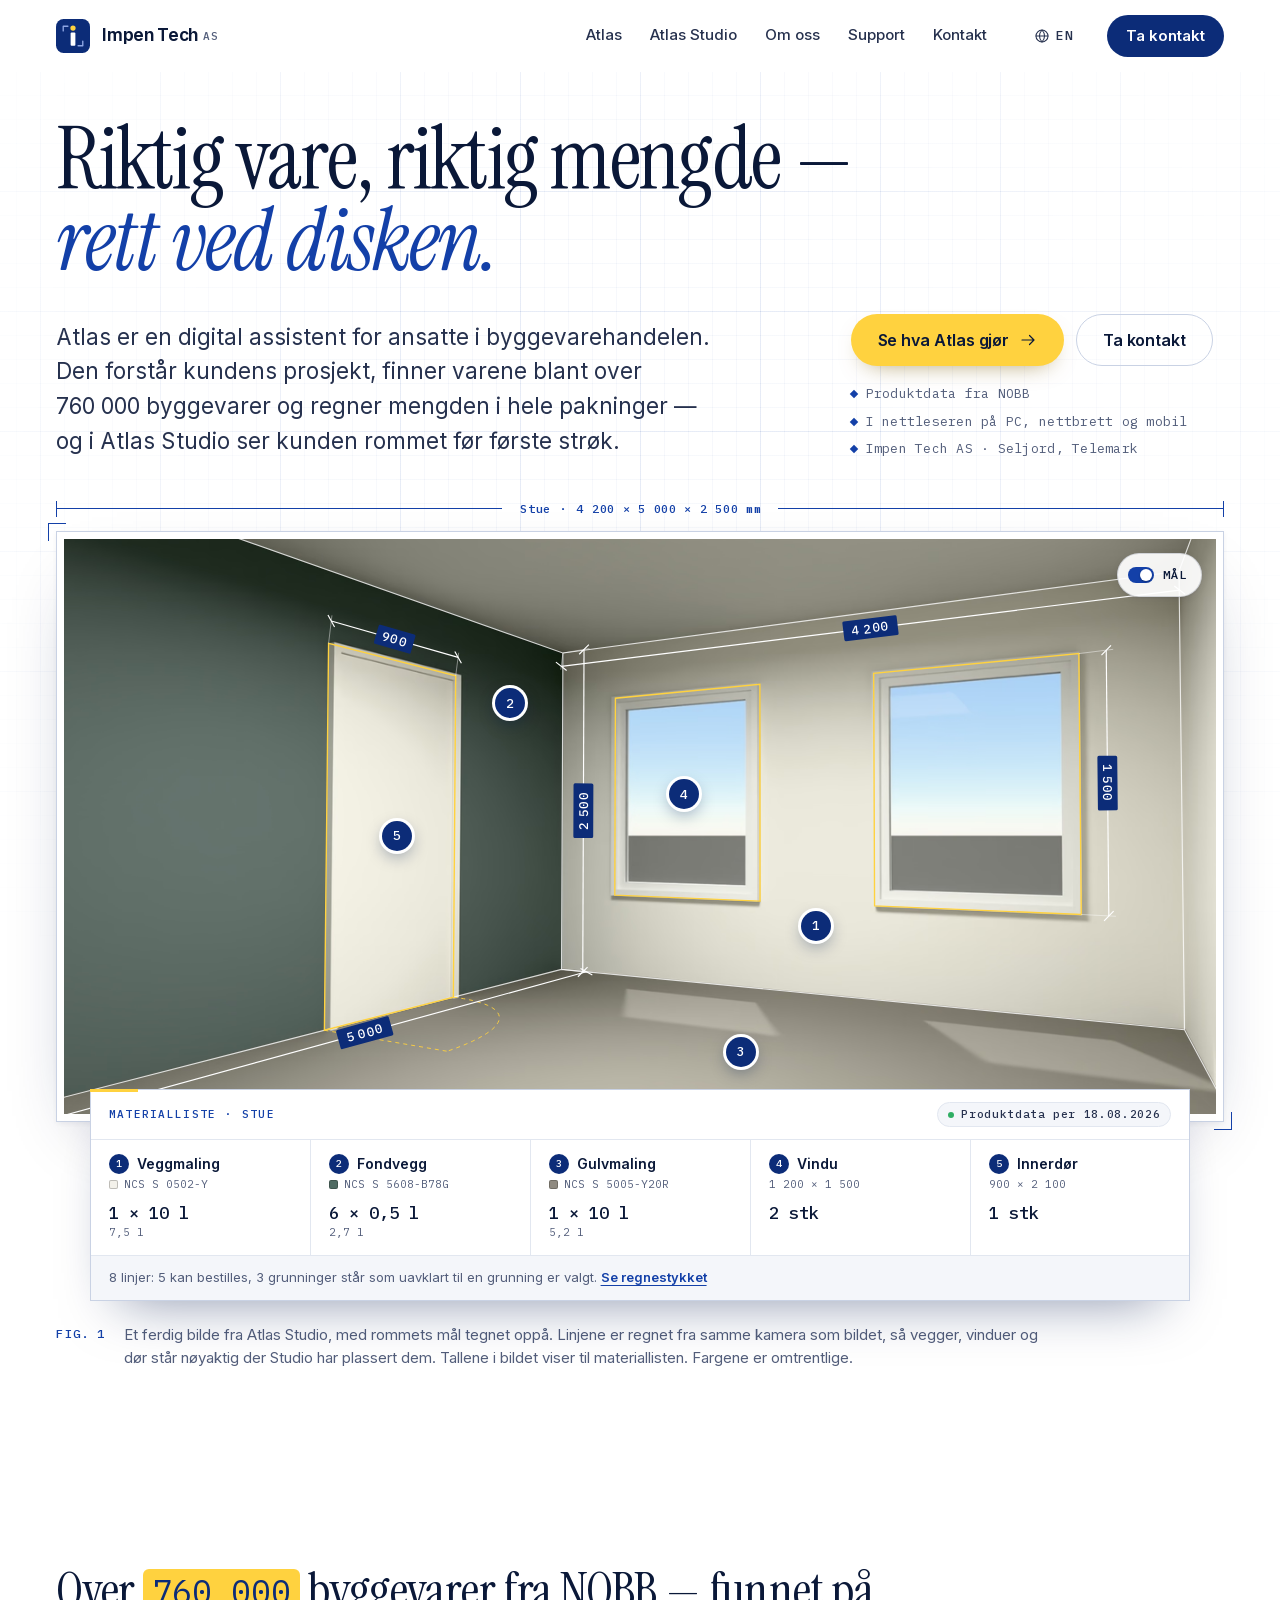
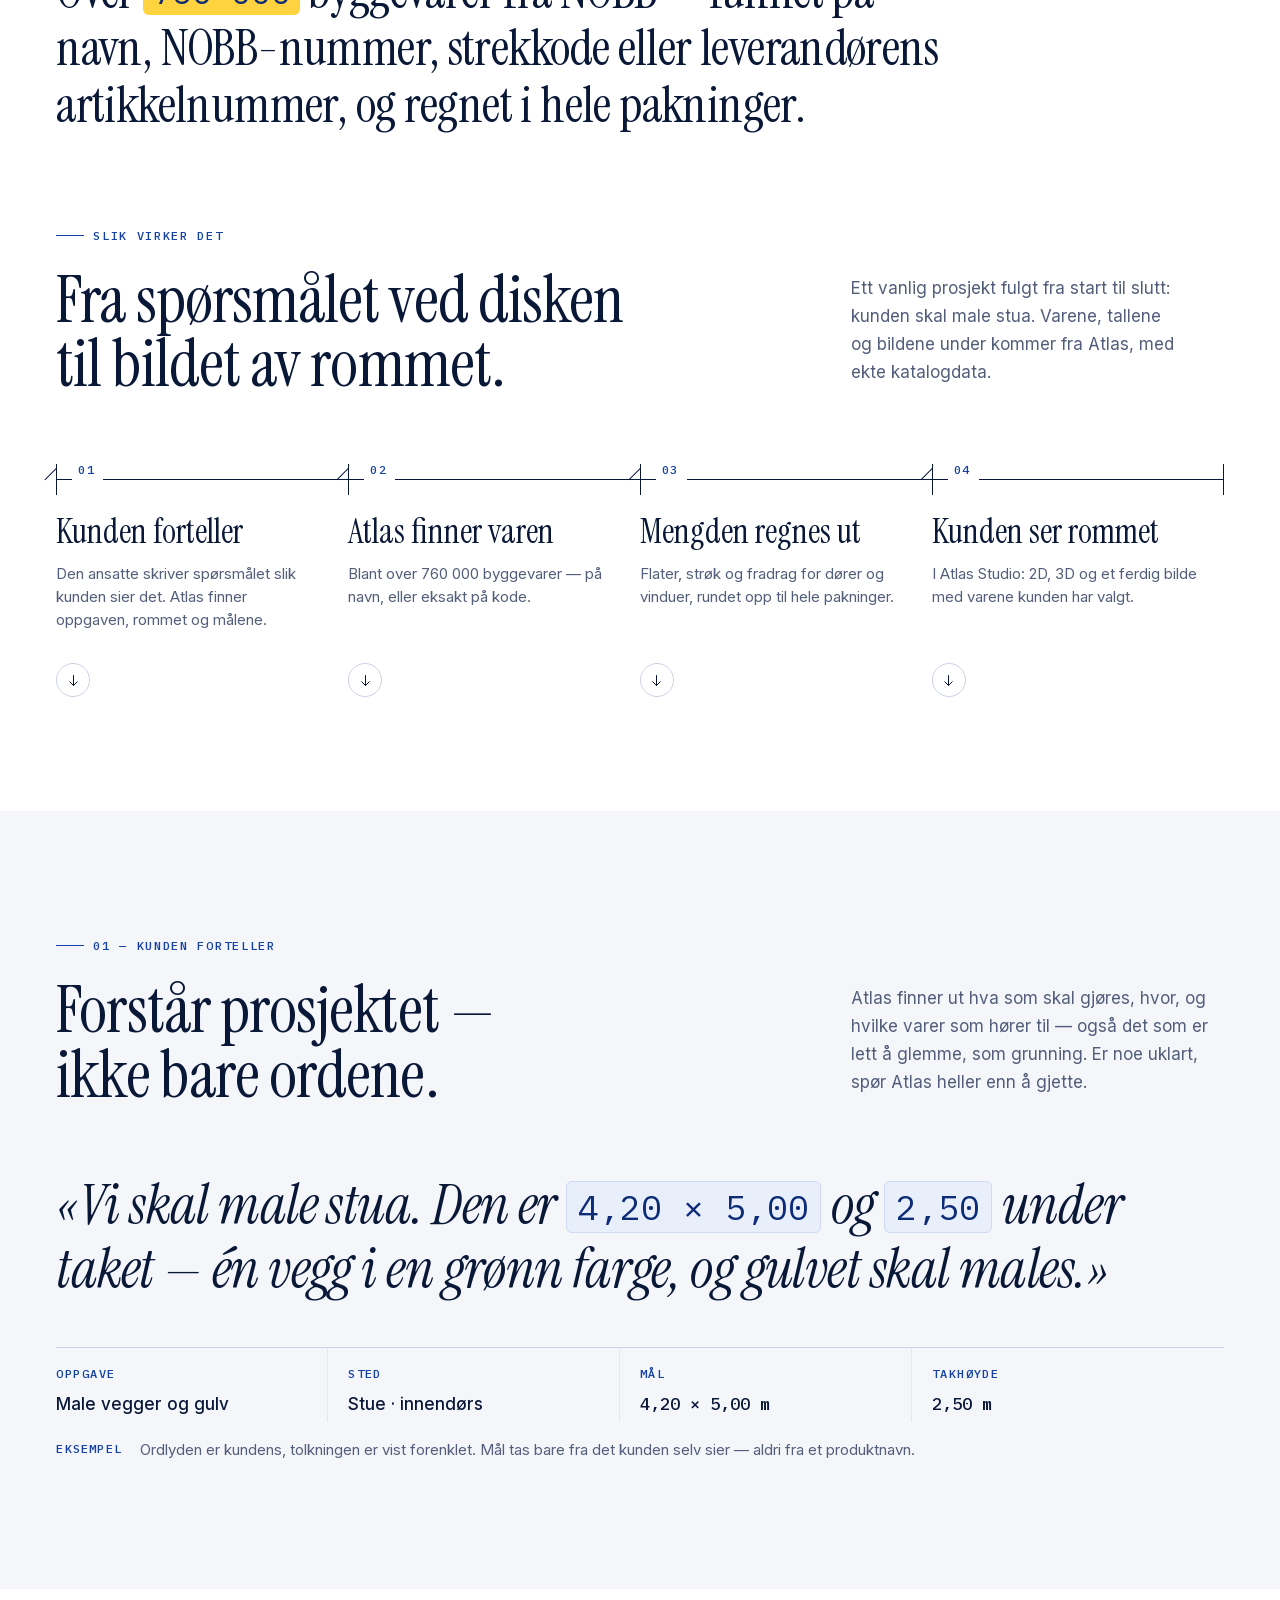
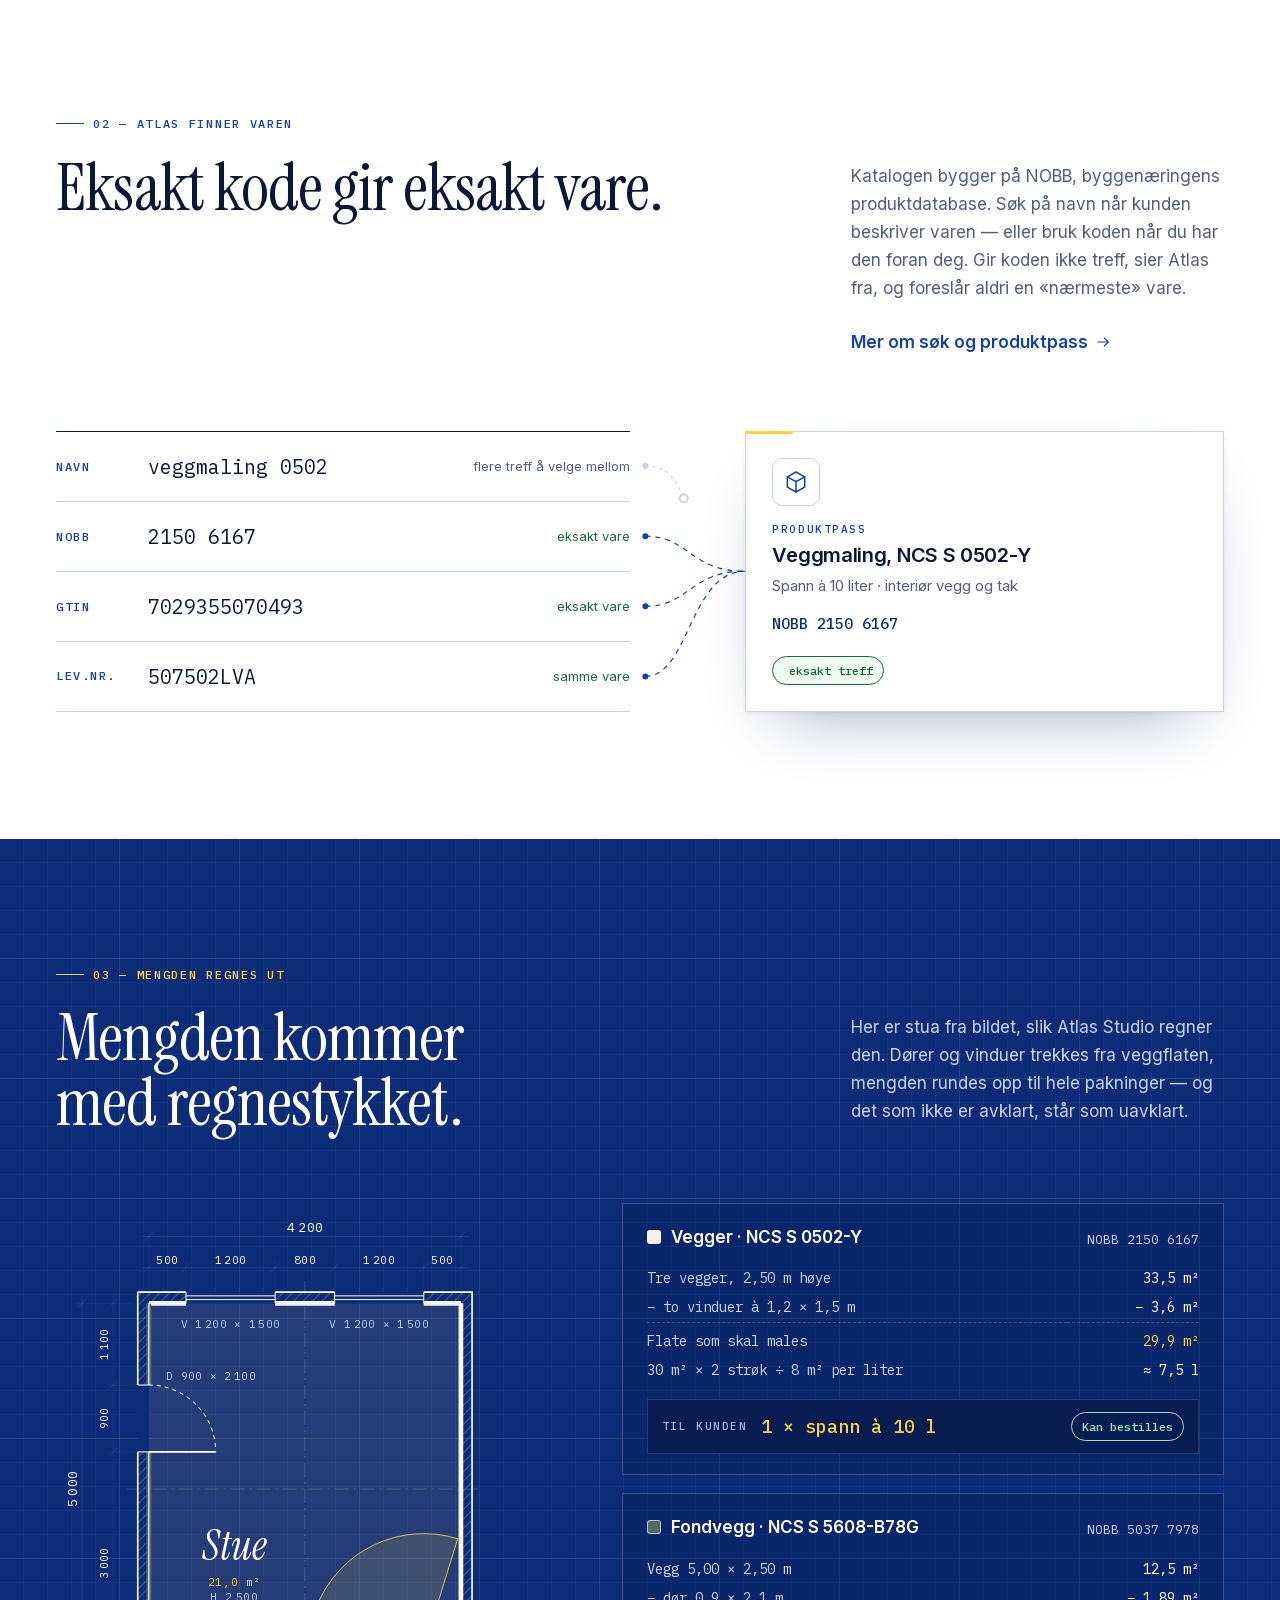
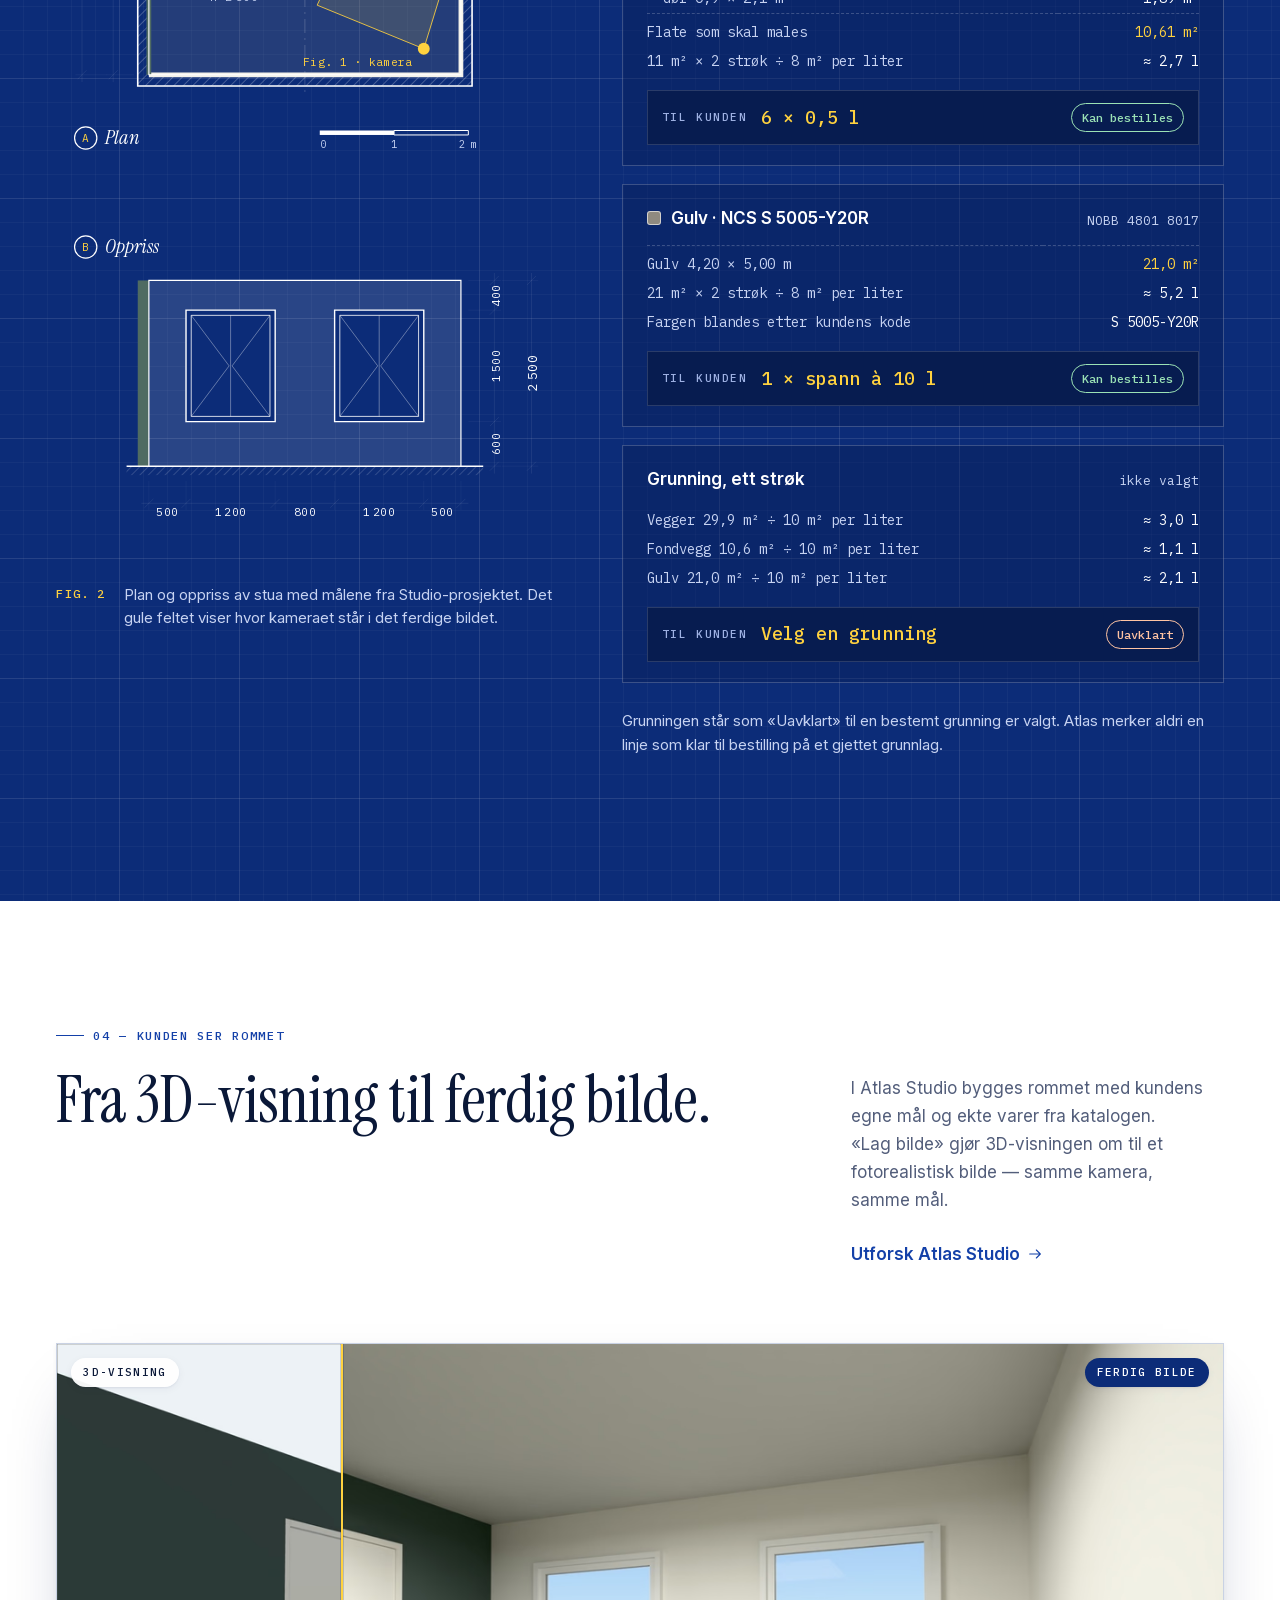
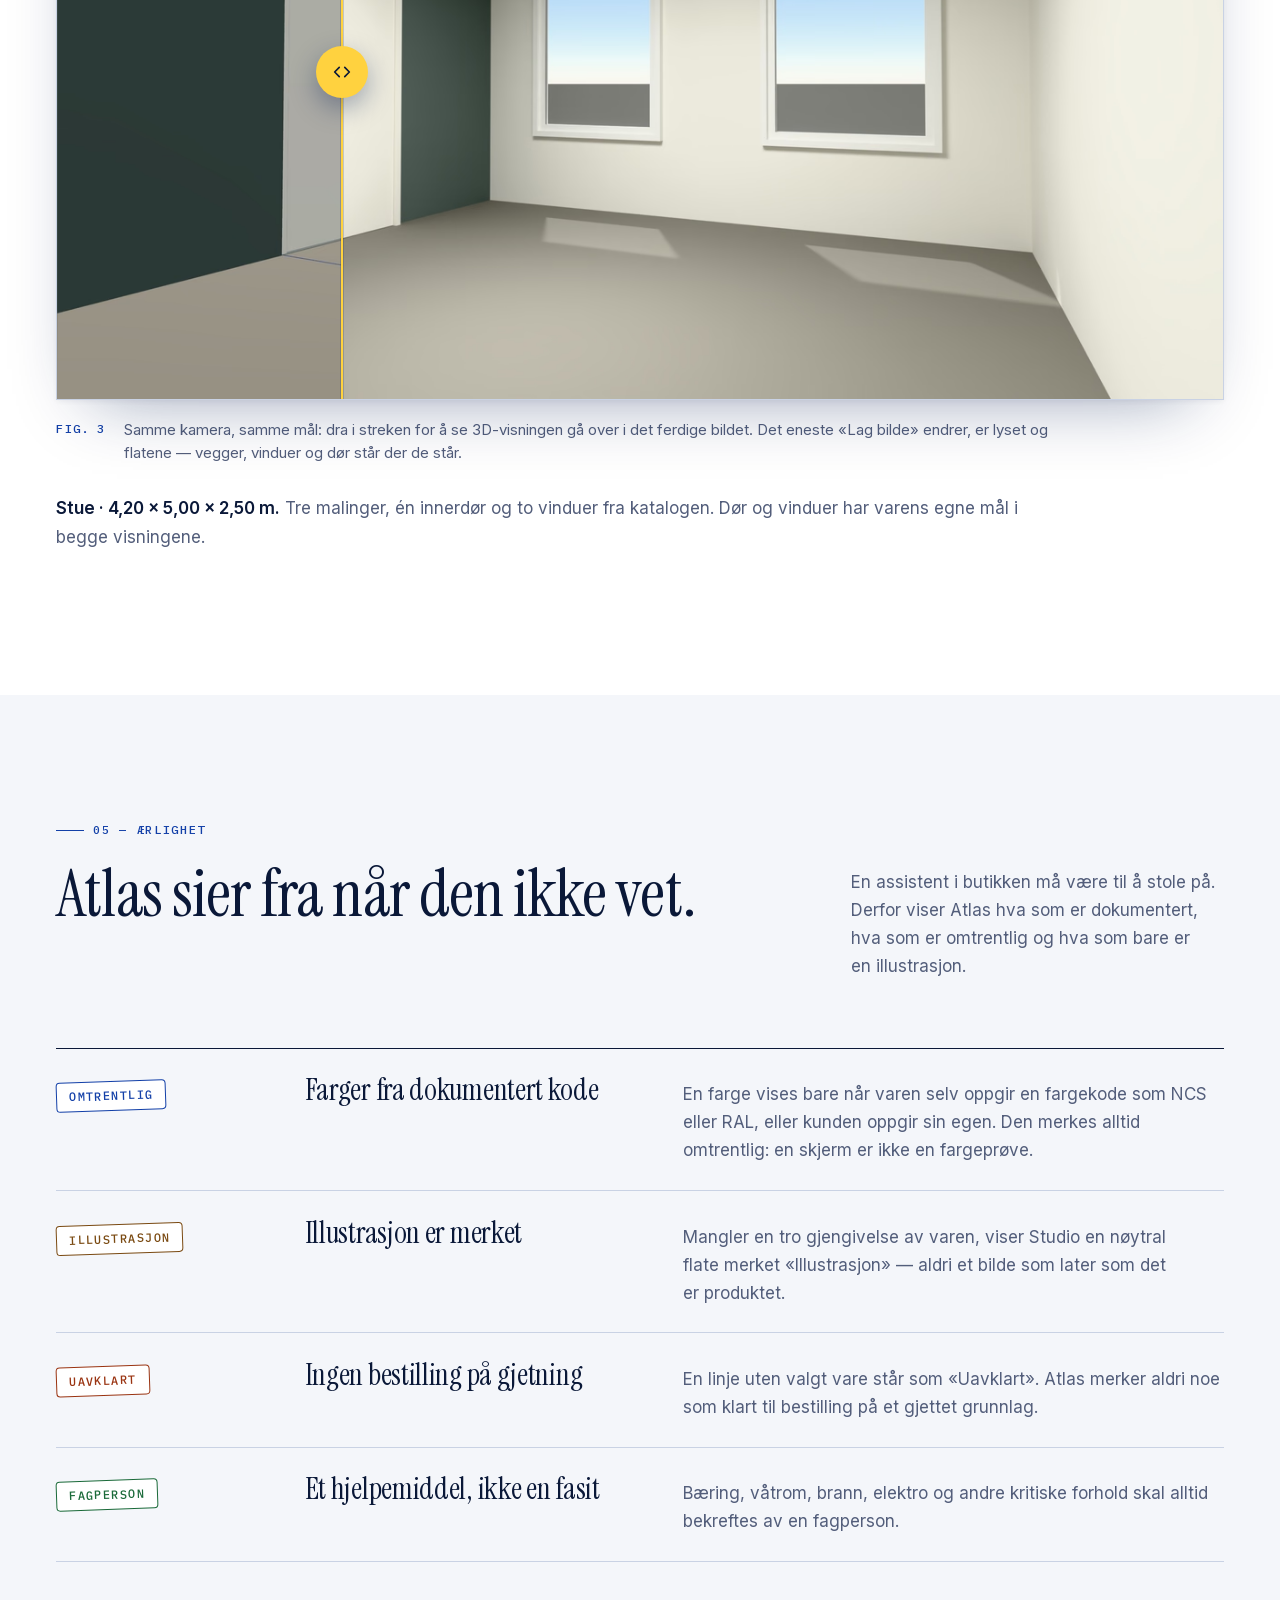
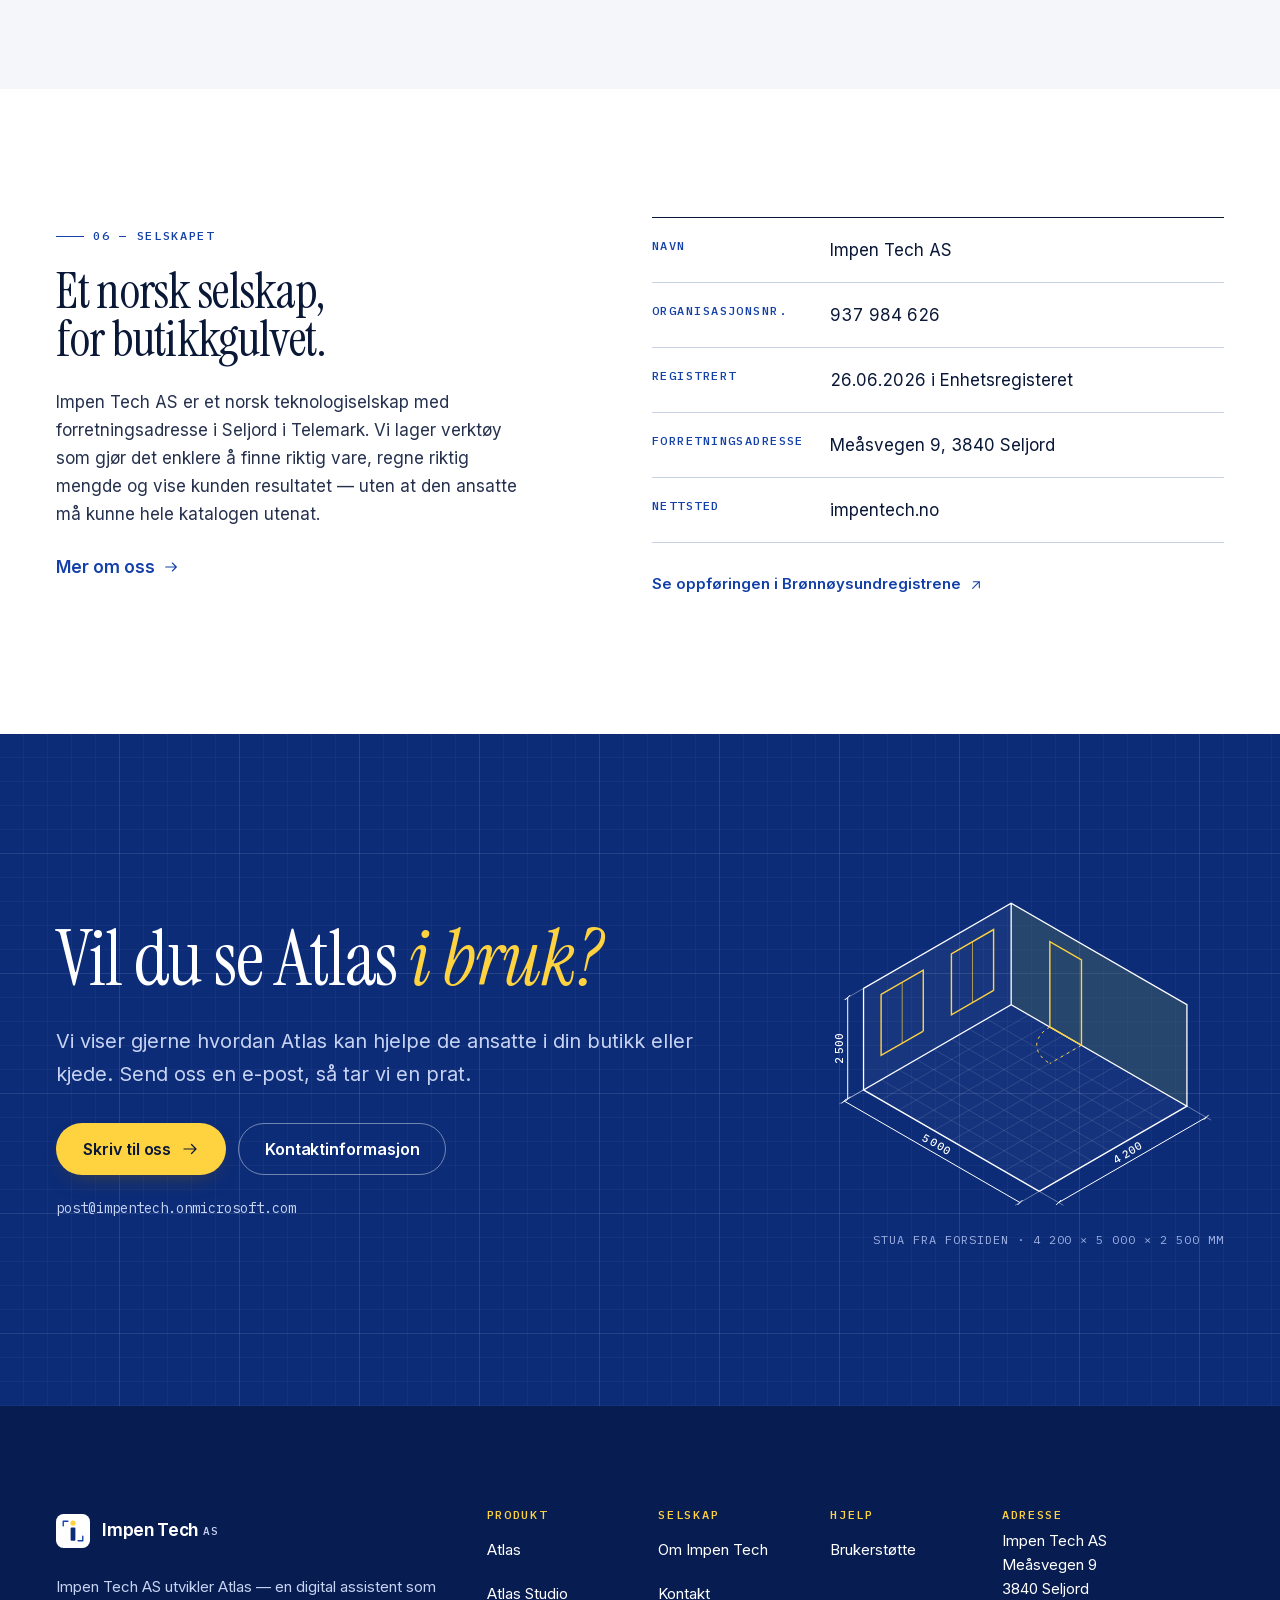
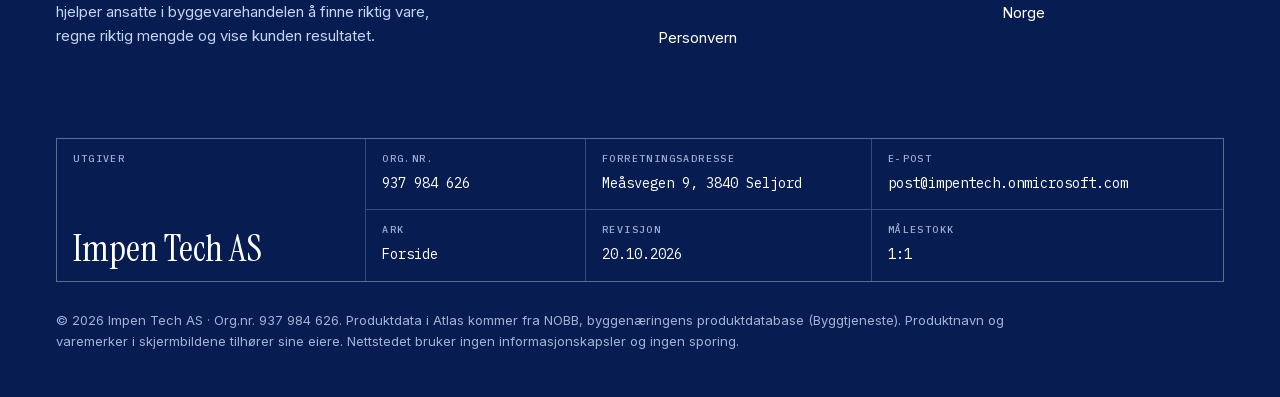
==== commit 4f14288c: "impentech.no: premium-nettsted — ny design (blåkopi-redaksjonell), Atlas og Atlas Studio, om oss, ko" ====
--- a/index.html
+++ b/index.html
@@ -2,216 +2,298 @@
 <html lang="nb">
 <head>
 <meta charset="utf-8">
-<meta name="viewport" content="width=device-width, initial-scale=1">
+<meta name="viewport" content="width=device-width, initial-scale=1, viewport-fit=cover">
 <title>Impen Tech — Atlas, digital assistent for byggevarehandelen</title>
-<meta name="description" content="Impen Tech AS utvikler Atlas: en digital assistent som hjelper ansatte i byggevarehandelen å finne riktig vare blant over 760 000 byggevarer, regne mengder og vise rommet i Atlas Studio.">
+<meta name="description" content="Impen Tech AS utvikler Atlas: en digital assistent som hjelper ansatte i byggevarehandelen å finne riktig vare blant over 760 000 byggevarer, regne riktig mengde og vise kunden rommet i Atlas Studio.">
 <link rel="canonical" href="https://impentech.no/">
 <link rel="alternate" hreflang="nb" href="https://impentech.no/">
 <link rel="alternate" hreflang="en" href="https://impentech.no/en/">
 <link rel="alternate" hreflang="x-default" href="https://impentech.no/">
 <meta name="theme-color" content="#0c2c78">
+<meta name="color-scheme" content="light">
+<meta name="author" content="Impen Tech AS">
+<meta name="format-detection" content="telephone=no">
+<meta http-equiv="Content-Security-Policy" content="default-src 'self'; script-src 'self' 'sha256-xG0dW0UrB5r6I1DQE99ySOGf3HKf7XOHO17DQP6/F1c='; style-src 'self' 'unsafe-inline'; img-src 'self' data:; font-src 'self'; connect-src 'self'; manifest-src 'self'; base-uri 'self'; form-action 'none'; object-src 'none'">
+<meta name="referrer" content="strict-origin-when-cross-origin">
 <meta property="og:type" content="website">
 <meta property="og:site_name" content="Impen Tech">
 <meta property="og:locale" content="nb_NO">
 <meta property="og:locale:alternate" content="en_GB">
 <meta property="og:title" content="Impen Tech — Atlas, digital assistent for byggevarehandelen">
-<meta property="og:description" content="Impen Tech AS utvikler Atlas: en digital assistent som hjelper ansatte i byggevarehandelen å finne riktig vare blant over 760 000 byggevarer, regne mengder og vise rommet i Atlas Studio.">
+<meta property="og:description" content="Impen Tech AS utvikler Atlas: en digital assistent som hjelper ansatte i byggevarehandelen å finne riktig vare blant over 760 000 byggevarer, regne riktig mengde og vise kunden rommet i Atlas Studio.">
 <meta property="og:url" content="https://impentech.no/">
-<meta property="og:image" content="https://impentech.no/assets/img/og-bilde.jpg">
+<meta property="og:image" content="https://impentech.no/assets/img/og-nb.jpg">
+<meta property="og:image:type" content="image/jpeg">
 <meta property="og:image:width" content="1200">
 <meta property="og:image:height" content="630">
-<meta property="og:image:alt" content="Atlas — digital assistent for byggevarehandelen">
+<meta property="og:image:alt" content="Impen Tech AS — Atlas, digital assistent for byggevarehandelen. En stue fra Atlas Studio med rommets mål tegnet oppå bildet.">
 <meta name="twitter:card" content="summary_large_image">
+<meta name="twitter:title" content="Impen Tech — Atlas, digital assistent for byggevarehandelen">
+<meta name="twitter:description" content="Impen Tech AS utvikler Atlas: en digital assistent som hjelper ansatte i byggevarehandelen å finne riktig vare blant over 760 000 byggevarer, regne riktig mengde og vise kunden rommet i Atlas Studio.">
+<meta name="twitter:image" content="https://impentech.no/assets/img/og-nb.jpg">
+<meta name="twitter:image:alt" content="Impen Tech AS — Atlas, digital assistent for byggevarehandelen. En stue fra Atlas Studio med rommets mål tegnet oppå bildet.">
 <link rel="icon" href="/favicon.svg" type="image/svg+xml">
-<link rel="icon" href="/favicon.ico" sizes="any">
-<link rel="apple-touch-icon" href="/assets/img/apple-touch-icon.png">
-<link rel="stylesheet" href="/assets/site.css">
-<script src="/assets/menu.js" defer></script>
-<script type="application/ld+json">{"@context":"https://schema.org","@type":"Organization","name":"Impen Tech AS","url":"https://impentech.no/","logo":"https://impentech.no/assets/img/app-ikon-512.png","email":"post@impentech.onmicrosoft.com","identifier":"937984626","address":{"@type":"PostalAddress","streetAddress":"Meåsvegen 9","postalCode":"3840","addressLocality":"Seljord","addressCountry":"NO"}}</script>
+<link rel="icon" href="/favicon.ico" sizes="32x32">
+<link rel="manifest" href="/site.webmanifest">
+<link rel="preload" href="/assets/fonts/instrument-serif.woff2" as="font" type="font/woff2" crossorigin>
+<link rel="preload" href="/assets/fonts/instrument-serif-italic.woff2" as="font" type="font/woff2" crossorigin>
+<link rel="preload" href="/assets/fonts/inter-var.woff2" as="font" type="font/woff2" crossorigin>
+<link rel="preload" as="image" type="image/avif" imagesrcset="/assets/img/rom-640.avif 640w, /assets/img/rom-960.avif 960w, /assets/img/rom-1280.avif 1280w, /assets/img/rom-1600.avif 1600w, /assets/img/rom-1920.avif 1920w, /assets/img/rom-2200.avif 2200w" imagesizes="(max-width: 700px) calc(150vw - 3 * clamp(16px, 4.4vw, 72px)), (min-width: 1800px) 1660px, (min-width: 1700px) 1580px, calc(100vw - 2 * clamp(16px, 4.4vw, 72px) - 24px)" fetchpriority="high">
+<link rel="stylesheet" href="/assets/css/site.css?v=m5">
+<script>(function(d){d.classList.add("js");var s=0;try{s=sessionStorage.getItem("it-intro")}catch(e){}var m=window.matchMedia&&matchMedia("(prefers-reduced-motion: reduce)").matches;if(s)d.classList.add("intro-seen");else if(!m&&"IntersectionObserver"in window){d.classList.add("intro");setTimeout(function(){if(!d.classList.contains("intro-js"))d.classList.add("intro-done")},3000)}})(document.documentElement)</script>
+<script src="/assets/js/site.js?v=m5" defer></script>
+<script type="application/ld+json">{"@context": "https://schema.org", "@graph": [{"@type": "Organization", "@id": "https://impentech.no/#org", "name": "Impen Tech AS", "legalName": "Impen Tech AS", "alternateName": "Impen Tech", "url": "https://impentech.no/", "email": "post@impentech.onmicrosoft.com", "logo": {"@type": "ImageObject", "url": "https://impentech.no/assets/img/impen-tech-512.png", "width": 512, "height": 512}, "identifier": {"@type": "PropertyValue", "propertyID": "Organisasjonsnummer (Enhetsregisteret)", "value": "937984626"}, "address": {"@type": "PostalAddress", "streetAddress": "Meåsvegen 9", "postalCode": "3840", "addressLocality": "Seljord", "addressRegion": "Telemark", "addressCountry": "NO"}, "contactPoint": {"@type": "ContactPoint", "contactType": "customer support", "email": "post@impentech.onmicrosoft.com", "availableLanguage": ["nb", "en"]}, "sameAs": ["https://virksomhet.brreg.no/nb/oppslag/enheter/937984626"]}, {"@type": "WebSite", "@id": "https://impentech.no/#site", "url": "https://impentech.no/", "name": "Impen Tech", "publisher": {"@id": "https://impentech.no/#org"}, "inLanguage": ["nb", "en"]}, {"@type": "WebPage", "@id": "https://impentech.no/#page", "url": "https://impentech.no/", "name": "Impen Tech — Atlas, digital assistent for byggevarehandelen", "description": "Impen Tech AS utvikler Atlas: en digital assistent som hjelper ansatte i byggevarehandelen å finne riktig vare blant over 760 000 byggevarer, regne riktig mengde og vise kunden rommet i Atlas Studio.", "inLanguage": "nb", "isPartOf": {"@id": "https://impentech.no/#site"}, "publisher": {"@id": "https://impentech.no/#org"}, "about": {"@id": "https://impentech.no/#org"}, "dateModified": "2026-10-20"}, {"@type": "SoftwareApplication", "@id": "https://impentech.no/#atlas", "name": "Atlas", "applicationCategory": "BusinessApplication", "operatingSystem": "Web", "browserRequirements": "Oppdatert nettleser på PC, nettbrett eller mobil", "description": "Digital assistent for ansatte i byggevarehandelen: samtale som forstår prosjektet, søk i over 760 000 byggevarer, produktpass og Atlas Studio.", "url": "https://impentech.no/atlas/", "publisher": {"@id": "https://impentech.no/#org"}, "inLanguage": "nb"}]}</script>
 </head>
-<body>
+<body class="home">
 <a class="skip-link" href="#innhold">Hopp til innholdet</a>
 <header class="site-header">
-  <div class="wrap">
-    <a class="brand" href="/">
-      <svg class="brand__mark" viewBox="0 0 40 40" aria-hidden="true" focusable="false"><rect x="1" y="1" width="38" height="38" rx="10" fill="#fff"/><path d="M9 15V9h6M31 25v6h-6" fill="none" stroke="#1340a8" stroke-width="3" stroke-linecap="round" stroke-linejoin="round"/><rect x="17" y="11" width="6" height="18" rx="1.5" fill="#0c2c78"/><circle cx="29.5" cy="10.5" r="2.6" fill="#ffd23f"/></svg>
-      <span class="brand__text"><span class="brand__name">Impen Tech</span><span class="brand__sub">Atlas for byggevarehandelen</span></span>
-    </a>
+  <div class="wrap site-header__in">
+    <a class="brand" href="/"><svg class="brand__mark" viewBox="0 0 40 40" aria-hidden="true" focusable="false"><rect width="40" height="40" rx="9" fill="#0c2c78"/><path d="M8.5 14V8.5H14M31.5 26v5.5H26" fill="none" stroke="#8ea6e4" stroke-width="1.6" stroke-linecap="round" stroke-linejoin="round"/><rect x="17.2" y="16" width="5.6" height="15.5" rx="1.2" fill="#ffffff"/><circle cx="20" cy="10.6" r="3.1" fill="#ffd23f"/></svg><span class="brand__name">Impen Tech <small>AS</small></span><span class="sr-only"> – til forsiden</span></a>
     <nav class="nav" aria-label="Hovedmeny"><a href="/atlas/">Atlas</a><a href="/studio/">Atlas Studio</a><a href="/om/">Om oss</a><a href="/support/">Support</a><a href="/kontakt/">Kontakt</a></nav>
-    <a class="lang" href="/en/" hreflang="en" lang="en" aria-label="EN – Read this page in English"><svg viewBox="0 0 24 24" fill="none" stroke="currentColor" stroke-width="1.8" stroke-linecap="round" stroke-linejoin="round" aria-hidden="true" focusable="false"><circle cx="12" cy="12" r="9"/><path d="M3 12h18M12 3c2.5 2.6 3.8 5.6 3.8 9s-1.3 6.4-3.8 9c-2.5-2.6-3.8-5.6-3.8-9S9.5 5.6 12 3z"/></svg><span>EN</span></a>
-    <a class="btn btn--yellow btn--sm header-cta" href="/kontakt/">Ta kontakt</a>
+    <a class="lang" href="/en/" hreflang="en"><svg viewBox="0 0 24 24" fill="none" stroke="currentColor" stroke-width="1.6" stroke-linecap="round" stroke-linejoin="round" aria-hidden="true" focusable="false"><circle cx="12" cy="12" r="9"/><path d="M3 12h18M12 3c2.5 2.6 3.8 5.6 3.8 9s-1.3 6.4-3.8 9c-2.5-2.6-3.8-5.6-3.8-9S9.5 5.6 12 3z"/></svg><span class="lang__code">EN</span><span class="sr-only" lang="en"> (English)</span></a>
+    <a class="btn btn--ink btn--sm header-cta" href="/kontakt/">Ta kontakt</a>
     <details class="menu">
-      <summary><svg viewBox="0 0 24 24" fill="none" stroke="currentColor" stroke-width="1.8" stroke-linecap="round" stroke-linejoin="round" aria-hidden="true" focusable="false"><path d="M4 7h16M4 12h16M4 17h16"/></svg><span>Meny</span></summary>
-      <nav class="menu__panel" aria-label="Hovedmeny"><a href="/atlas/">Atlas</a><a href="/studio/">Atlas Studio</a><a href="/om/">Om oss</a><a href="/support/">Support</a><a href="/kontakt/">Kontakt</a><a href="/personvern/">Personvern</a></nav>
+      <summary><span class="menu__icon" aria-hidden="true"><i></i><i></i></span><span>Meny</span></summary>
+      <nav class="menu__panel" aria-label="Hovedmeny"><a href="/atlas/"><span>Atlas</span><span class="mono">01</span></a><a href="/studio/"><span>Atlas Studio</span><span class="mono">02</span></a><a href="/om/"><span>Om oss</span><span class="mono">03</span></a><a href="/support/"><span>Support</span><span class="mono">04</span></a><a href="/kontakt/"><span>Kontakt</span><span class="mono">05</span></a><hr><a href="/personvern/"><span>Personvern</span><span class="mono">06</span></a><a href="/en/" hreflang="en" lang="en"><span>English</span><span class="mono">EN</span></a></nav>
     </details>
   </div>
 </header>
 <main id="innhold" tabindex="-1">
-<section class="hero hero--home blueprint">
-  <div class="wrap">
-    <div>
-      <p class="eyebrow reveal">Impen Tech AS · Atlas</p>
-      <h1 class="reveal">Riktig vare og riktig mengde — <em>rett ved disken.</em></h1>
-      <p class="lede reveal">Atlas er en digital assistent for ansatte i byggevarehandelen. Den forstår kundens prosjekt, finner varene blant over 760&nbsp;000 byggevarer og regner ut mengder og pakninger.</p>
-      <div class="actions reveal">
-        <a class="btn btn--yellow" href="/atlas/">Se hva Atlas gjør<svg viewBox="0 0 24 24" fill="none" stroke="currentColor" stroke-width="1.8" stroke-linecap="round" stroke-linejoin="round" aria-hidden="true" focusable="false"><path d="M5 12h14M13 6l6 6-6 6"/></svg></a>
-        <a class="btn btn--ghost" href="/kontakt/">Ta kontakt</a>
-      </div>
-      <p class="hero-meta reveal">Produktdata fra NOBB<span aria-hidden="true"> · </span>Nett nå, iPhone-app kommer<span aria-hidden="true"> · </span>Utviklet i Seljord</p>
-    </div>
-    <div class="hero__visual">
-      <div class="frame "><div class="frame__bar" aria-hidden="true"><i></i><i></i><i></i><span class="frame__url">Atlas Studio · ferdig bilde</span></div><picture><source type="image/webp" srcset="/assets/img/rom-render.webp"><img src="/assets/img/rom-render.jpg" width="1600" height="875" alt="Bilde laget i Atlas Studio: en stue med lys vegg og to vinduer til venstre, og en mørk grønn fondvegg med hvit dør til høyre." fetchpriority="high" decoding="async"></picture></div>
-      <div class="bomcard" aria-hidden="true">
-  <div class="bomcard__head"><span>Materialliste</span><span class="mono">Stue · 4,20 × 5,00 m</span></div>
-  <ul><li><i class="dot" style="background:#F3F1EA"></i><span class="bom__name">Veggmaling<small class="mono">NCS S 0502-Y</small></span><span class="bom__qty mono">7,7 liter</span><span class="bom__pack">1 × spann à 10 liter</span><span class="bom__ok">Kan bestilles</span></li><li><i class="dot" style="background:#4f6b62"></i><span class="bom__name">Veggmaling<small class="mono">NCS S 5608-B78G</small></span><span class="bom__qty mono">2,7 liter</span><span class="bom__pack">6 × 0,5 liter</span><span class="bom__ok">Kan bestilles</span></li></ul>
-  <p class="bomcard__foot">Dør og vinduer er trukket fra veggflaten.</p>
-</div>
-    </div>
-  </div>
-</section>
-<div class="wrap">
-  <div class="stats">
-    <div class="stat stat--big"><span class="stat__num">760&nbsp;000+</span><span class="stat__label">byggevarer i katalogen, hentet fra NOBB</span></div>
-    <ul class="stat-points">
-      <li><svg viewBox="0 0 24 24" fill="none" stroke="currentColor" stroke-width="1.8" stroke-linecap="round" stroke-linejoin="round" aria-hidden="true" focusable="false"><path d="M4 6v12M7 6v12M10.5 6v12M13 6v12M16.5 6v12M20 6v12"/><path d="M2.5 3.5h3M18.5 3.5h3M2.5 20.5h3M18.5 20.5h3"/></svg><span><strong>Eksakt kode gir eksakt vare</strong>Navn, NOBB-nummer, strekkode eller leverandørnummer</span></li>
-      <li><svg viewBox="0 0 24 24" fill="none" stroke="currentColor" stroke-width="1.8" stroke-linecap="round" stroke-linejoin="round" aria-hidden="true" focusable="false"><path d="M9 6h11M9 12h11M9 18h11"/><path d="M4.5 6h.01M4.5 12h.01M4.5 18h.01"/></svg><span><strong>Hele pakninger</strong>Mengder rundes opp til det kunden faktisk kan kjøpe</span></li>
-      <li><svg viewBox="0 0 24 24" fill="none" stroke="currentColor" stroke-width="1.8" stroke-linecap="round" stroke-linejoin="round" aria-hidden="true" focusable="false"><rect x="3" y="4" width="18" height="16" rx="2"/><circle cx="8.5" cy="9.5" r="1.8"/><path d="M21 16l-5.5-5.5L5 20"/></svg><span><strong>Bilde av rommet</strong>Planlegg i 2D og 3D, og lag et fotorealistisk bilde</span></li>
+<section class="hero hero--home paper-grid" aria-labelledby="hero-h">
+  <div class="wrap">
+    <h1 class="display display--home reveal" id="hero-h">Riktig vare, riktig&nbsp;mengde&nbsp;— <em>rett&nbsp;ved&nbsp;disken.</em></h1>
+    <div class="hero__grid">
+      <p class="lede reveal reveal-d1">Atlas er en digital assistent for ansatte i byggevarehandelen. Den forstår kundens prosjekt, finner varene blant over 760&nbsp;000 byggevarer og regner mengden i hele pakninger — og i Atlas Studio ser kunden rommet før første strøk.</p>
+      <div class="hero__side reveal reveal-d2">
+        <div class="actions"><a class="btn btn--primary" href="/atlas/">Se hva Atlas gjør<svg viewBox="0 0 24 24" fill="none" stroke="currentColor" stroke-width="1.6" stroke-linecap="round" stroke-linejoin="round" aria-hidden="true" focusable="false"><path d="M4 12h16M14 6l6 6-6 6"/></svg></a><a class="btn btn--line" href="/kontakt/">Ta kontakt</a></div>
+        <ul class="facts facts--list"><li>Produktdata fra NOBB</li><li>I nettleseren på PC, nettbrett og mobil</li><li>Impen Tech AS · Seljord, Telemark</li></ul>
+      </div>
+    </div>
+  </div>
+  <div class="wrap wrap--wide hero__figure"><figure class="room" aria-labelledby="rom-cap">
+  <div class="kote room__kote" aria-hidden="true"><span><span class="kote__pre">Stue · </span>4 200 × 5 000 × 2 500 mm</span></div>
+  <div class="room__stage">
+    <div class="kote-v room__kote-v" aria-hidden="true"><span>2 500</span></div>
+    <div class="room__frame">
+      <div class="room__view">
+        <picture><source type="image/avif" srcset="/assets/img/rom-640.avif 640w, /assets/img/rom-960.avif 960w, /assets/img/rom-1280.avif 1280w, /assets/img/rom-1600.avif 1600w, /assets/img/rom-1920.avif 1920w, /assets/img/rom-2200.avif 2200w" sizes="(max-width: 700px) calc(150vw - 3 * clamp(16px, 4.4vw, 72px)), (min-width: 1800px) 1660px, (min-width: 1700px) 1580px, calc(100vw - 2 * clamp(16px, 4.4vw, 72px) - 24px)"><source type="image/webp" srcset="/assets/img/rom-640.webp 640w, /assets/img/rom-960.webp 960w, /assets/img/rom-1280.webp 1280w, /assets/img/rom-1600.webp 1600w, /assets/img/rom-1920.webp 1920w, /assets/img/rom-2200.webp 2200w" sizes="(max-width: 700px) calc(150vw - 3 * clamp(16px, 4.4vw, 72px)), (min-width: 1800px) 1660px, (min-width: 1700px) 1580px, calc(100vw - 2 * clamp(16px, 4.4vw, 72px) - 24px)"><img src="/assets/img/rom-1920.jpg" srcset="/assets/img/rom-640.jpg 640w, /assets/img/rom-960.jpg 960w, /assets/img/rom-1280.jpg 1280w, /assets/img/rom-1600.jpg 1600w, /assets/img/rom-1920.jpg 1920w, /assets/img/rom-2200.jpg 2200w" sizes="(max-width: 700px) calc(150vw - 3 * clamp(16px, 4.4vw, 72px)), (min-width: 1800px) 1660px, (min-width: 1700px) 1580px, calc(100vw - 2 * clamp(16px, 4.4vw, 72px) - 24px)" width="1920" height="960" alt="Ferdig bilde fra Atlas Studio: en stue i dagslys med grønn fondvegg og hvit innerdør til venstre, to vinduer i en lys vegg, og sollys på et malt gulv. Oppå bildet er rommets kanter, vinduer, dør og mål tegnet med tynne linjer." fetchpriority="high" decoding="async"></picture>
+        <div class="room__cover" aria-hidden="true"></div>
+        <svg class="room-wire" viewBox="0 180 2200 1100" preserveAspectRatio="xMidYMid slice" aria-hidden="true" focusable="false"><g class="wire__room"><path pathLength="1" d="M-25803.3 30153.5L-2648.3 1927.9M-22927.1 -39861.5L-2500.8 -822M-2648.3 1927.9L950.7 1002.3M-2500.8 -822L953.4 397.9M-2648.3 1927.9L-2500.8 -822M950.7 1002.3L2141.1 1117.7M953.4 397.9L2130.6 241.7M950.7 1002.3L953.4 397.9M2141.1 1117.7L17701.1 30153.5M2130.6 241.7L17057.3 -39861.5M2141.1 1117.7L2130.6 241.7"/></g><g class="wire__opens"><path class="wire__open" pathLength="1" d="M1052.5 860.5L1330.1 872L1329.8 457.7L1053.7 484.2Z"/><path class="wire__open" pathLength="1" d="M1548.9 881.1L1943.9 897.5L1939.3 399L1547.2 436.8Z"/><path class="wire__open wire__open--door" pathLength="1" d="M497.6 1118.8L744 1055.5L748.5 441.6L505.6 379.4Z"/><path class="wire__swing" d="M744 1055.5L754 1056.8L763.5 1058.4L772.4 1060.1L780.9 1061.9L788.8 1063.9L796.1 1066.1L802.8 1068.4L808.9 1070.8L814.3 1073.5L819.1 1076.2L823.1 1079.2L826.5 1082.3L829 1085.5L830.8 1088.9L831.8 1092.4L831.9 1096.1L831.1 1099.9L829.5 1103.8L826.9 1107.9L823.4 1112.1L819 1116.4L813.5 1120.8L807 1125.3L799.5 1129.9L790.9 1134.6L781.3 1139.4L770.6 1144.2L758.9 1149.1L746 1154L732.1 1158.9"/><path class="wire__leaf" d="M497.6 1118.8L732.1 1158.9"/></g><g class="wire__dims"><g class="dim"><path class="dim__ext" d="M953.4 397.9L949.4 429.7M2130.6 241.7L2132.3 286.8"/><path class="dim__line" pathLength="1" d="M950.2 423.3L2132 277.7"/><path class="dim__tick" d="M940 415.3L960.5 431.3M2121.7 269.7L2142.2 285.7"/><g class="dim__label" transform="translate(1541.1 350.5) rotate(-7)"><rect x="-52.2" y="-19" width="104.4" height="37.9" rx="3"/><text y="8.6" text-anchor="middle" style="font-size:24px">4 200</text></g></g><g class="dim"><path class="dim__ext" d="M-2648.3 1927.9L-2759.5 2063.4M950.7 1002.3L1010.5 1008.1"/><path class="dim__line" pathLength="1" d="M-2735.3 2033.9L998.3 1006.9"/><path class="dim__tick" d="M-2746.6 2027.5L-2724 2040.3M987 1000.5L1009.6 1013.3"/><g class="dim__label" transform="translate(574.7 1123.5) rotate(-15.4)"><rect x="-52.2" y="-19" width="104.4" height="37.9" rx="3"/><text y="8.6" text-anchor="middle" style="font-size:24px">5 000</text></g></g><g class="dim"><path class="dim__ext" d="M950.7 1002.3L1001.7 1008.7M953.4 397.9L1004.1 389.3"/><path class="dim__line" pathLength="1" d="M991.3 1007.4L993.7 391"/><path class="dim__tick" d="M982 1016.5L1000.5 998.2M984.5 400.2L1003 381.9"/><g class="dim__label" transform="translate(992.5 699.2) rotate(-89.8)"><rect x="-52.2" y="-19" width="104.4" height="37.9" rx="3"/><text y="8.6" text-anchor="middle" style="font-size:24px">2 500</text></g></g><g class="dim"><path class="dim__ext" d="M1943.9 897.5L2010.1 901M1939.3 399L2004.9 390.8"/><path class="dim__line" pathLength="1" d="M1996.6 900.3L1991.6 392.5"/><path class="dim__tick" d="M2005.7 891L1987.5 909.6M2000.7 383.2L1982.5 401.8"/><g class="dim__label" transform="translate(1994.1 646.4) rotate(89.4)"><rect x="-52.2" y="-19" width="104.4" height="37.9" rx="3"/><text y="8.6" text-anchor="middle" style="font-size:24px">1 500</text></g></g><g class="dim"><path class="dim__ext" d="M505.6 379.4L512 326M748.5 441.6L754.2 397.4"/><path class="dim__line" pathLength="1" d="M510.7 336.7L753.1 406.2"/><path class="dim__tick" d="M504.4 325.4L517 348.1M746.8 394.9L759.4 417.6"/><g class="dim__label" transform="translate(631.9 371.5) rotate(16)"><rect x="-36.6" y="-19" width="73.2" height="37.9" rx="3"/><text y="8.6" text-anchor="middle" style="font-size:24px">900</text></g></g></g></svg>
+        <div class="room__scan" aria-hidden="true"></div>
+        <div class="marks" aria-hidden="true"><span class="mark" style="--x:65.26%;--y:67.24%;--xm:72.89%"><span class="mark__dot">1</span></span><span class="mark" style="--x:38.68%;--y:28.58%;--xm:33.02%"><span class="mark__dot">2</span></span><span class="mark" style="--x:58.79%;--y:89.14%;--xm:63.19%"><span class="mark__dot">3</span></span><span class="mark" style="--x:53.85%;--y:44.38%;--xm:55.77%"><span class="mark__dot">4</span></span><span class="mark" style="--x:28.88%;--y:51.57%;--xm:18.32%"><span class="mark__dot">5</span></span></div>
+        <button class="room__toggle" type="button" data-room-toggle aria-pressed="true"><i aria-hidden="true"></i>Mål</button>
+      </div>
+    </div>
+    <div class="room__bom" role="group" aria-label="Materialliste for stua">
+      <p class="room__bom-h"><span class="mono">Materialliste · Stue</span><span class="chip">Produktdata per 18.08.2026</span></p>
+      <ul><li><span class="k"><span class="n" aria-hidden="true">1</span>Veggmaling</span><span class="s"><i style=background:#F3F1EA></i>NCS S 0502-Y</span><strong>1 × 10 l</strong><small>7,5 l</small></li><li><span class="k"><span class="n" aria-hidden="true">2</span>Fondvegg</span><span class="s"><i style=background:#4f6b62></i>NCS S 5608-B78G</span><strong>6 × 0,5 l</strong><small>2,7 l</small></li><li><span class="k"><span class="n" aria-hidden="true">3</span>Gulvmaling</span><span class="s"><i style=background:#8f8a80></i>NCS S 5005-Y20R</span><strong>1 × 10 l</strong><small>5,2 l</small></li><li><span class="k"><span class="n" aria-hidden="true">4</span>Vindu</span><span class="s">1 200 × 1 500</span><strong>2 stk</strong></li><li><span class="k"><span class="n" aria-hidden="true">5</span>Innerdør</span><span class="s">900 × 2 100</span><strong>1 stk</strong></li></ul>
+      <p class="room__bom-f">8 linjer: 5 kan bestilles, 3 grunninger står som uavklart til en grunning er valgt. <a href="#mengde">Se regnestykket</a></p>
+    </div>
+  </div>
+  <figcaption class="cap" id="rom-cap"><span class="cap__fig">Fig. 1</span><p>Et ferdig bilde fra Atlas Studio, med rommets mål tegnet oppå. Linjene er regnet fra samme kamera som bildet, så vegger, vinduer og dør står nøyaktig der Studio har plassert dem. Tallene i bildet viser til materiallisten. Fargene er omtrentlige.</p></figcaption>
+</figure></div>
+</section><section class="tagline-sec" aria-label="Atlas i én setning">
+  <div class="wrap">
+    <p class="tagline reveal">Over <span class="tagline__n">760&nbsp;000</span> byggevarer fra NOBB — funnet på navn, NOBB-nummer, strekkode eller leverandørens artikkelnummer, og regnet i hele&nbsp;pakninger.</p>
+  </div>
+</section><section class="section section--top0" aria-labelledby="flyt-h">
+  <div class="wrap">
+    <div class="sec-head">
+      <p class="label">Slik virker det</p>
+      <h2 class="title reveal" id="flyt-h">Fra spørsmålet ved disken til bildet av rommet.</h2>
+      <div class="sec-head__text reveal reveal-d1"><p>Ett vanlig prosjekt fulgt fra start til slutt: kunden skal male stua. Varene, tallene og bildene under kommer fra Atlas, med ekte katalogdata.</p></div>
+    </div>
+    <ol class="flow"><li class="reveal"><a href="#sporsmal"><span class="flow__n">01</span><span class="flow__t">Kunden forteller</span><span class="flow__d">Den ansatte skriver spørsmålet slik kunden sier det. Atlas finner oppgaven, rommet og målene.</span><span class="flow__go" aria-hidden="true"><svg viewBox="0 0 24 24" fill="none" stroke="currentColor" stroke-width="1.6" stroke-linecap="round" stroke-linejoin="round" aria-hidden="true" focusable="false"><path d="M12 4v16M6 14l6 6 6-6"/></svg></span></a></li><li class="reveal reveal-d1"><a href="#vare"><span class="flow__n">02</span><span class="flow__t">Atlas finner varen</span><span class="flow__d">Blant over 760&nbsp;000 byggevarer — på navn, eller eksakt på kode.</span><span class="flow__go" aria-hidden="true"><svg viewBox="0 0 24 24" fill="none" stroke="currentColor" stroke-width="1.6" stroke-linecap="round" stroke-linejoin="round" aria-hidden="true" focusable="false"><path d="M12 4v16M6 14l6 6 6-6"/></svg></span></a></li><li class="reveal reveal-d2"><a href="#mengde"><span class="flow__n">03</span><span class="flow__t">Mengden regnes ut</span><span class="flow__d">Flater, strøk og fradrag for dører og vinduer, rundet opp til hele pakninger.</span><span class="flow__go" aria-hidden="true"><svg viewBox="0 0 24 24" fill="none" stroke="currentColor" stroke-width="1.6" stroke-linecap="round" stroke-linejoin="round" aria-hidden="true" focusable="false"><path d="M12 4v16M6 14l6 6 6-6"/></svg></span></a></li><li class="reveal reveal-d3"><a href="#studio"><span class="flow__n">04</span><span class="flow__t">Kunden ser rommet</span><span class="flow__d">I Atlas Studio: 2D, 3D og et ferdig bilde med varene kunden har valgt.</span><span class="flow__go" aria-hidden="true"><svg viewBox="0 0 24 24" fill="none" stroke="currentColor" stroke-width="1.6" stroke-linecap="round" stroke-linejoin="round" aria-hidden="true" focusable="false"><path d="M12 4v16M6 14l6 6 6-6"/></svg></span></a></li></ol>
+  </div>
+</section><section class="section section--kalk" id="sporsmal" aria-labelledby="sp-h">
+  <div class="wrap">
+    <div class="sec-head">
+      <p class="label">01 — Kunden forteller</p>
+      <h2 class="title reveal" id="sp-h">Forstår prosjektet&nbsp;— ikke bare ordene.</h2>
+      <div class="sec-head__text reveal reveal-d1"><p>Atlas finner ut hva som skal gjøres, hvor, og hvilke varer som hører til — også det som er lett å glemme, som grunning. Er noe uklart, spør Atlas heller enn å gjette.</p></div>
+    </div>
+    <figure class="specimen reveal">
+      <blockquote class="utter"><p>«Vi skal male stua. Den er <span class="m">4,20 × 5,00</span> og <span class="m">2,50</span> under taket — én vegg i en grønn farge, og gulvet skal males.»</p></blockquote>
+      <ul class="parse" aria-label="Slik leser Atlas spørsmålet">
+        <li><b>Oppgave</b><span>Male vegger og gulv</span></li>
+        <li><b>Sted</b><span>Stue · innendørs</span></li>
+        <li><b>Mål</b><span class="mono">4,20 × 5,00 m</span></li>
+        <li><b>Takhøyde</b><span class="mono">2,50 m</span></li>
+      </ul>
+      <figcaption class="cap"><span class="cap__fig">Eksempel</span><p>Ordlyden er kundens, tolkningen er vist forenklet. Mål tas bare fra det kunden selv sier — aldri fra et produktnavn.</p></figcaption>
+    </figure>
+  </div>
+</section><section class="section" id="vare" aria-labelledby="vare-h">
+  <div class="wrap">
+    <div class="sec-head">
+      <p class="label">02 — Atlas finner varen</p>
+      <h2 class="title reveal" id="vare-h">Eksakt kode gir eksakt vare.</h2>
+      <div class="sec-head__text reveal reveal-d1"><p>Katalogen bygger på NOBB, byggenæringens produktdatabase. Søk på navn når kunden beskriver varen — eller bruk koden når du har den foran deg. Gir koden ikke treff, sier Atlas fra, og foreslår aldri en «nærmeste» vare.</p><a class="arrow-link" href="/atlas/#sok"><span>Mer om søk og produktpass</span><svg viewBox="0 0 24 24" fill="none" stroke="currentColor" stroke-width="1.6" stroke-linecap="round" stroke-linejoin="round" aria-hidden="true" focusable="false"><path d="M4 12h16M14 6l6 6-6 6"/></svg></a></div>
+    </div>
+    <div class="converge reveal" role="group" aria-label="Fire veier til samme vare">
+      <ul class="converge__codes"><li class="is-many"><b>NAVN</b><span>veggmaling 0502</span><em>flere treff å velge mellom</em></li><li class="is-exact"><b>NOBB</b><span>2150 6167</span><em>eksakt vare</em></li><li class="is-exact"><b>GTIN</b><span>7029355070493</span><em>eksakt vare</em></li><li class="is-exact"><b>LEV.NR.</b><span>507502LVA</span><em>samme vare</em></li></ul>
+      <div class="converge__wire" aria-hidden="true"><svg class="converge__lines" viewBox="0 0 120 400" preserveAspectRatio="none" focusable="false"><path class="many" d="M16 50C40 50 48 70 56 96"/><path class="ring-o" d="M56 96h.01"/><path class="ring-i" d="M56 96h.01"/><path class="exact" d="M16 150C62 150 62 200 120 200"/><path class="exact" d="M16 250C62 250 62 200 120 200"/><path class="exact" d="M16 350C62 350 62 200 120 200"/><path class="dot" d="M16 150h.01M16 250h.01M16 350h.01"/><path class="dot dot--many" d="M16 50h.01"/></svg></div>
+      <div class="converge__card">
+        <div class="ico"><svg viewBox="0 0 24 24" fill="none" stroke="currentColor" stroke-width="1.4" stroke-linecap="round" stroke-linejoin="round" aria-hidden="true" focusable="false"><path d="M12 2.8l8 4.4v9.6l-8 4.4-8-4.4V7.2z"/><path d="M4 7.2l8 4.4 8-4.4M12 11.6v9.6"/></svg></div>
+        <p class="k">Produktpass</p>
+        <h3>Veggmaling, NCS S 0502-Y</h3>
+        <p class="muted small">Spann à 10 liter · interiør vegg og tak</p>
+        <p class="nobb">NOBB 2150 6167</p>
+        <span class="tag tag--ok"><svg viewBox="0 0 24 24" fill="none" stroke="currentColor" stroke-width="2" stroke-linecap="round" stroke-linejoin="round" aria-hidden="true" focusable="false"><path d="M5 12.5l4.5 4.5L19 7.5"/></svg>eksakt treff</span>
+      </div>
+    </div>
+  </div>
+</section><section class="band section" id="mengde" aria-labelledby="mengde-h">
+  <div class="wrap">
+    <div class="sec-head">
+      <p class="label">03 — Mengden regnes ut</p>
+      <h2 class="title reveal" id="mengde-h">Mengden kommer med regnestykket.</h2>
+      <div class="sec-head__text reveal reveal-d1"><p>Her er stua fra bildet, slik Atlas Studio regner den. Dører og vinduer trekkes fra veggflaten, mengden rundes opp til hele pakninger — og det som ikke er avklart, står som uavklart.</p></div>
+    </div>
+    <div class="drawing">
+      <figure class="plate plate--bare drawing__fig reveal">
+        <svg class="drawing__svg plan draw" viewBox="-1250 -1350 6750 7800" role="img" aria-labelledby="plan-t-nb plan-d-nb">
+<title id="plan-t-nb">Plantegning av stua</title><desc id="plan-d-nb">Stua sett ovenfra, 4 200 × 5 000 millimeter, tegnet som i Atlas Studio med vinduesveggen øverst. I vinduesveggen sitter to vinduer på 1 200 millimeter, 500 og 2 500 millimeter fra hjørnet ved fondveggen. I fondveggen til venstre sitter en innerdør på 900 millimeter med slag inn i rommet. Kameraet for det ferdige bildet står i hjørnet nede til høyre og ser mot vinduene og fondveggen. Gulvarealet er 21,0 kvadratmeter.</desc>
+<defs><pattern id="hatch" width="90" height="90" patternUnits="userSpaceOnUse" patternTransform="rotate(45)"><line x1="0" y1="0" x2="0" y2="90" stroke="#fff" stroke-opacity=".45" stroke-width="14"/></pattern></defs>
+<rect x="0" y="0" width="4200" height="5000" fill="#8f8a80" fill-opacity=".18"/>
+<path stroke="#ffffff" fill="none" vector-effect="non-scaling-stroke" stroke-width=".6" stroke-opacity=".3" stroke-dasharray="14 5 2 5" d="M2100 -300V5300M-300 2500H4500"/>
+<path d="M-150 -150H4350V5150H-150Z M0 0V5000H4200V0Z" fill="url(#hatch)" fill-rule="evenodd"/>
+<rect x="500" y="-152" width="1200" height="154" fill="#0c2c78"/>
+<rect x="2500" y="-152" width="1200" height="154" fill="#0c2c78"/>
+<rect x="-152" y="1100" width="154" height="900" fill="#0c2c78"/>
+<path d="M4200 0H3700M2500 0H1700M500 0H0M4200 0V5000H0" stroke="#F3F1EA" stroke-width="64" fill="none"/>
+<path d="M0 0V1100M0 2000V5000" stroke="#4f6b62" stroke-width="64" fill="none"/>
+<path class="d" pathLength="1" stroke="#ffffff" fill="none" vector-effect="non-scaling-stroke" stroke-width="1.6" d="M-150 -150H500M1700 -150H2500M3700 -150H4350V5150H-150V2000M-150 1100V-150"/>
+<path class="d" pathLength="1" stroke="#ffffff" fill="none" vector-effect="non-scaling-stroke" stroke-width="1.1" d="M0 0H500M1700 0H2500M3700 0H4200V5000H0V2000M0 1100V0"/>
+<path stroke="#ffffff" fill="none" vector-effect="non-scaling-stroke" stroke-width="1" d="M500 -150V0M1700 -150V0M500 -100H1700M500 -50H1700"/>
+<path stroke="#ffffff" fill="none" vector-effect="non-scaling-stroke" stroke-width="1" d="M2500 -150V0M3700 -150V0M2500 -100H3700M2500 -50H3700"/>
+<path stroke="#ffffff" fill="none" vector-effect="non-scaling-stroke" stroke-width="1" d="M-150 1100H0M-150 2000H0"/>
+<path class="d" pathLength="1" stroke="#ffffff" fill="none" vector-effect="non-scaling-stroke" stroke-width="1.8" d="M0 2000H900"/>
+<path stroke="#ffffff" fill="none" vector-effect="non-scaling-stroke" stroke-width="1" stroke-dasharray="4 4" d="M0 1100A900 900 0 0 1 900 2000"/>
+<path d="M3700 4650L2265 4063A1550 1550 0 0 1 4156 3169Z" fill="#ffd23f" fill-opacity=".12" stroke="#ffd23f" stroke-width="1" vector-effect="non-scaling-stroke" stroke-opacity=".85"/>
+<circle cx="3700" cy="4650" r="80" fill="#ffd23f"/>
+<text class="t-s" x="3550" y="4880" text-anchor="end" font-size="150" fill="#ffd23f" letter-spacing="4">Fig. 1 · kamera</text>
+<g stroke="#ffffff" fill="none" vector-effect="non-scaling-stroke" stroke-width="1"><path stroke-opacity=".55" d="M0 -200V-570"/><path stroke-opacity=".55" d="M500 -200V-570"/><path stroke-opacity=".55" d="M1700 -200V-570"/><path stroke-opacity=".55" d="M2500 -200V-570"/><path stroke-opacity=".55" d="M3700 -200V-570"/><path stroke-opacity=".55" d="M4200 -200V-570"/><path class="d" pathLength="1" d="M-100 -480H4300"/><path d="M-60 -420L60 -540"/><path d="M440 -420L560 -540"/><path d="M1640 -420L1760 -540"/><path d="M2440 -420L2560 -540"/><path d="M3640 -420L3760 -540"/><path d="M4140 -420L4260 -540"/></g><text class="t-s" x="250.0" y="-535" text-anchor="middle" font-size="150" fill="#fff" letter-spacing="4">500</text><text class="t-s" x="1100.0" y="-535" text-anchor="middle" font-size="150" fill="#fff" letter-spacing="4">1 200</text><text class="t-s" x="2100.0" y="-535" text-anchor="middle" font-size="150" fill="#fff" letter-spacing="4">800</text><text class="t-s" x="3100.0" y="-535" text-anchor="middle" font-size="150" fill="#fff" letter-spacing="4">1 200</text><text class="t-s" x="3950.0" y="-535" text-anchor="middle" font-size="150" fill="#fff" letter-spacing="4">500</text>
+<g stroke="#ffffff" fill="none" vector-effect="non-scaling-stroke" stroke-width="1"><path stroke-opacity=".55" d="M0 -560V-990"/><path stroke-opacity=".55" d="M4200 -560V-990"/><path class="d" pathLength="1" d="M-100 -900H4300"/><path d="M-60 -840L60 -960"/><path d="M4140 -840L4260 -960"/></g><text class="t-m" x="2100.0" y="-955" text-anchor="middle" font-size="180" fill="#fff" letter-spacing="4">4 200</text>
+<g stroke="#ffffff" fill="none" vector-effect="non-scaling-stroke" stroke-width="1"><path stroke-opacity=".55" d="M-200 0H-570"/><path stroke-opacity=".55" d="M-200 1100H-570"/><path stroke-opacity=".55" d="M-200 2000H-570"/><path stroke-opacity=".55" d="M-200 5000H-570"/><path class="d" pathLength="1" d="M-480 -100V5100"/><path d="M-540 60L-420 -60"/><path d="M-540 1160L-420 1040"/><path d="M-540 2060L-420 1940"/><path d="M-540 5060L-420 4940"/></g><text class="t-s" x="-550" y="550.0" text-anchor="middle" font-size="150" fill="#fff" letter-spacing="4" transform="rotate(-90 -550 550.0)">1 100</text><text class="t-s" x="-550" y="1550.0" text-anchor="middle" font-size="150" fill="#fff" letter-spacing="4" transform="rotate(-90 -550 1550.0)">900</text><text class="t-s" x="-550" y="3500.0" text-anchor="middle" font-size="150" fill="#fff" letter-spacing="4" transform="rotate(-90 -550 3500.0)">3 000</text>
+<g stroke="#ffffff" fill="none" vector-effect="non-scaling-stroke" stroke-width="1"><path stroke-opacity=".55" d="M-560 0H-990"/><path stroke-opacity=".55" d="M-560 5000H-990"/><path class="d" pathLength="1" d="M-900 -100V5100"/><path d="M-960 60L-840 -60"/><path d="M-960 5060L-840 4940"/></g><text class="t-m" x="-970" y="2500.0" text-anchor="middle" font-size="180" fill="#fff" letter-spacing="4" transform="rotate(-90 -970 2500.0)">5 000</text>
+<text class="serif t-xl" x="1150" y="3450" text-anchor="middle" font-size="560" fill="#fff">Stue</text>
+<text class="t-m" x="1150" y="3810" text-anchor="middle" font-size="150" fill="#ffd23f" letter-spacing="8">21,0 m²</text>
+<text class="t-s" x="1150" y="4010" text-anchor="middle" font-size="150" fill="#c4d1f1" letter-spacing="8">H 2 500</text>
+<text class="t-s" x="230" y="1030" font-size="150" fill="#c4d1f1" letter-spacing="4">D 900 × 2 100</text>
+<text class="t-s" x="1100" y="330" text-anchor="middle" font-size="150" fill="#c4d1f1" letter-spacing="4">V 1 200 × 1 500</text>
+<text class="t-s" x="3100" y="330" text-anchor="middle" font-size="150" fill="#c4d1f1" letter-spacing="4">V 1 200 × 1 500</text>
+<g><circle cx="-850" cy="5850" r="150" stroke="#ffffff" fill="none" vector-effect="non-scaling-stroke" stroke-width="1.2"/><text x="-850" y="5902" text-anchor="middle" font-size="150" fill="#ffd23f">A</text><text class="serif t-l" x="-590" y="5930" font-size="270" fill="#fff">Plan</text></g>
+<g transform="translate(2300 5750)"><rect x="0" y="0" width="1000" height="60" fill="#fff"/><rect x="1000" y="0" width="1000" height="60" stroke="#ffffff" fill="none" vector-effect="non-scaling-stroke" stroke-width="1"/><text class="t-s" x="0" y="230" font-size="140" fill="#c4d1f1">0</text><text class="t-s" x="1000" y="230" font-size="140" fill="#c4d1f1" text-anchor="middle">1</text><text class="t-s" x="2000" y="230" font-size="140" fill="#c4d1f1" text-anchor="middle">2 m</text></g>
+</svg>
+        <svg class="drawing__svg elev draw" viewBox="-1250 -800 6750 4500" role="img" aria-labelledby="elev-t-nb elev-d-nb">
+<title id="elev-t-nb">Oppriss av vinduesveggen</title><desc id="elev-d-nb">Vinduesveggen sett innenfra: 4 200 millimeter bred og 2 500 millimeter høy. Vinduene er 1 200 × 1 500 millimeter, med brystning på 600 millimeter og 400 millimeter opp til taket.</desc>
+<defs><pattern id="ground" width="80" height="80" patternUnits="userSpaceOnUse" patternTransform="rotate(45)"><line x1="0" y1="0" x2="0" y2="80" stroke="#fff" stroke-opacity=".35" stroke-width="12"/></pattern></defs>
+<rect x="0" y="0" width="4200" height="2500" fill="#F3F1EA" fill-opacity=".12"/>
+<rect x="-150" y="0" width="150" height="2500" fill="#4f6b62"/>
+<rect x="-300" y="2500" width="4800" height="120" fill="url(#ground)"/>
+<path class="d" pathLength="1" stroke="#ffffff" fill="none" vector-effect="non-scaling-stroke" stroke-width="1.6" d="M-300 2500H4500"/>
+<path class="d" pathLength="1" stroke="#ffffff" fill="none" vector-effect="non-scaling-stroke" stroke-width="1.2" d="M0 2500V0H4200V2500"/>
+<rect x="500" y="400" width="1200" height="1500" stroke="#ffffff" vector-effect="non-scaling-stroke" stroke-width="1.4" fill="#0c2c78"/>
+<rect x="570" y="470" width="1060" height="1360" stroke="#ffffff" fill="none" vector-effect="non-scaling-stroke" stroke-width=".8"/>
+<path stroke="#ffffff" fill="none" vector-effect="non-scaling-stroke" stroke-width=".6" stroke-opacity=".6" d="M1100 470V1830M570 470L1080 1150L570 1830M1630 470L1120 1150L1630 1830"/>
+<rect x="2500" y="400" width="1200" height="1500" stroke="#ffffff" vector-effect="non-scaling-stroke" stroke-width="1.4" fill="#0c2c78"/>
+<rect x="2570" y="470" width="1060" height="1360" stroke="#ffffff" fill="none" vector-effect="non-scaling-stroke" stroke-width=".8"/>
+<path stroke="#ffffff" fill="none" vector-effect="non-scaling-stroke" stroke-width=".6" stroke-opacity=".6" d="M3100 470V1830M2570 470L3080 1150L2570 1830M3630 470L3120 1150L3630 1830"/>
+<g stroke="#ffffff" fill="none" vector-effect="non-scaling-stroke" stroke-width="1"><path stroke-opacity=".55" d="M4300 0H4740"/><path stroke-opacity=".55" d="M4300 400H4740"/><path stroke-opacity=".55" d="M4300 1900H4740"/><path stroke-opacity=".55" d="M4300 2500H4740"/><path class="d" pathLength="1" d="M4650 -100V2600"/><path d="M4590 60L4710 -60"/><path d="M4590 460L4710 340"/><path d="M4590 1960L4710 1840"/><path d="M4590 2560L4710 2440"/></g><text class="t-s" x="4720" y="200.0" text-anchor="middle" font-size="150" fill="#fff" letter-spacing="4" transform="rotate(-90 4720 200.0)">400</text><text class="t-s" x="4720" y="1150.0" text-anchor="middle" font-size="150" fill="#fff" letter-spacing="4" transform="rotate(-90 4720 1150.0)">1 500</text><text class="t-s" x="4720" y="2200.0" text-anchor="middle" font-size="150" fill="#fff" letter-spacing="4" transform="rotate(-90 4720 2200.0)">600</text>
+<g stroke="#ffffff" fill="none" vector-effect="non-scaling-stroke" stroke-width="1"><path stroke-opacity=".55" d="M4750 0H5240"/><path stroke-opacity=".55" d="M4750 2500H5240"/><path class="d" pathLength="1" d="M5150 -100V2600"/><path d="M5090 60L5210 -60"/><path d="M5090 2560L5210 2440"/></g><text class="t-m" x="5220" y="1250.0" text-anchor="middle" font-size="180" fill="#fff" letter-spacing="4" transform="rotate(-90 5220 1250.0)">2 500</text>
+<g stroke="#ffffff" fill="none" vector-effect="non-scaling-stroke" stroke-width="1"><path stroke-opacity=".55" d="M0 2700V3090"/><path stroke-opacity=".55" d="M500 2700V3090"/><path stroke-opacity=".55" d="M1700 2700V3090"/><path stroke-opacity=".55" d="M2500 2700V3090"/><path stroke-opacity=".55" d="M3700 2700V3090"/><path stroke-opacity=".55" d="M4200 2700V3090"/><path class="d" pathLength="1" d="M-100 3000H4300"/><path d="M-60 3060L60 2940"/><path d="M440 3060L560 2940"/><path d="M1640 3060L1760 2940"/><path d="M2440 3060L2560 2940"/><path d="M3640 3060L3760 2940"/><path d="M4140 3060L4260 2940"/></g><text class="t-s" x="250.0" y="3170" text-anchor="middle" font-size="150" fill="#fff" letter-spacing="4">500</text><text class="t-s" x="1100.0" y="3170" text-anchor="middle" font-size="150" fill="#fff" letter-spacing="4">1 200</text><text class="t-s" x="2100.0" y="3170" text-anchor="middle" font-size="150" fill="#fff" letter-spacing="4">800</text><text class="t-s" x="3100.0" y="3170" text-anchor="middle" font-size="150" fill="#fff" letter-spacing="4">1 200</text><text class="t-s" x="3950.0" y="3170" text-anchor="middle" font-size="150" fill="#fff" letter-spacing="4">500</text>
+<g><circle cx="-850" cy="-450" r="150" stroke="#ffffff" fill="none" vector-effect="non-scaling-stroke" stroke-width="1.2"/><text x="-850" y="-398" text-anchor="middle" font-size="150" fill="#ffd23f">B</text><text class="serif t-l" x="-590" y="-370" font-size="270" fill="#fff">Oppriss</text></g>
+</svg>
+        <figcaption class="cap"><span class="cap__fig">Fig. 2</span><p>Plan og oppriss av stua med målene fra Studio-prosjektet. Det gule feltet viser hvor kameraet står i det ferdige bildet.</p></figcaption>
+      </figure>
+      <div class="reveal reveal-d1"><div class="calc"><article class="calc__block" aria-labelledby="calc-nb-1"><header class="calc__head"><h3 id="calc-nb-1"><i style="background:#F3F1EA"></i>Vegger · NCS S 0502-Y</h3><span class="mono">NOBB 2150 6167</span></header><table aria-labelledby="calc-nb-1"><tr><td>Tre vegger, 2,50 m høye</td><td>33,5 m²</td></tr><tr><td>− to vinduer à 1,2 × 1,5 m</td><td>− 3,6 m²</td></tr><tr class=sum><td>Flate som skal males</td><td>29,9 m²</td></tr><tr><td>30 m² × 2 strøk ÷ 8 m² per liter</td><td>≈ 7,5 l</td></tr></table><p class="calc__out"><span class="k">Til kunden</span><strong>1 × spann à 10 l</strong><span class="tag tag--ok">Kan bestilles</span></p></article><article class="calc__block" aria-labelledby="calc-nb-2"><header class="calc__head"><h3 id="calc-nb-2"><i style="background:#4f6b62"></i>Fondvegg · NCS S 5608-B78G</h3><span class="mono">NOBB 5037 7978</span></header><table aria-labelledby="calc-nb-2"><tr><td>Vegg 5,00 × 2,50 m</td><td>12,5 m²</td></tr><tr><td>− dør 0,9 × 2,1 m</td><td>− 1,89 m²</td></tr><tr class=sum><td>Flate som skal males</td><td>10,61 m²</td></tr><tr><td>11 m² × 2 strøk ÷ 8 m² per liter</td><td>≈ 2,7 l</td></tr></table><p class="calc__out"><span class="k">Til kunden</span><strong>6 × 0,5 l</strong><span class="tag tag--ok">Kan bestilles</span></p></article><article class="calc__block" aria-labelledby="calc-nb-3"><header class="calc__head"><h3 id="calc-nb-3"><i style="background:#8f8a80"></i>Gulv · NCS S 5005-Y20R</h3><span class="mono">NOBB 4801 8017</span></header><table aria-labelledby="calc-nb-3"><tr class=sum><td>Gulv 4,20 × 5,00 m</td><td>21,0 m²</td></tr><tr><td>21 m² × 2 strøk ÷ 8 m² per liter</td><td>≈ 5,2 l</td></tr><tr><td>Fargen blandes etter kundens kode</td><td>S 5005-Y20R</td></tr></table><p class="calc__out"><span class="k">Til kunden</span><strong>1 × spann à 10 l</strong><span class="tag tag--ok">Kan bestilles</span></p></article><article class="calc__block" aria-labelledby="calc-nb-4"><header class="calc__head"><h3 id="calc-nb-4">Grunning, ett strøk</h3><span class="mono">ikke valgt</span></header><table aria-labelledby="calc-nb-4"><tr><td>Vegger 29,9 m² ÷ 10 m² per liter</td><td>≈ 3,0 l</td></tr><tr><td>Fondvegg 10,6 m² ÷ 10 m² per liter</td><td>≈ 1,1 l</td></tr><tr><td>Gulv 21,0 m² ÷ 10 m² per liter</td><td>≈ 2,1 l</td></tr></table><p class="calc__out"><span class="k">Til kunden</span><strong>Velg en grunning</strong><span class="tag tag--warn">Uavklart</span></p></article><p class="calc__note">Grunningen står som «Uavklart» til en bestemt grunning er valgt. Atlas merker aldri en linje som klar til bestilling på et gjettet grunnlag.</p></div></div>
+    </div>
+  </div>
+</section><section class="section" id="studio" aria-labelledby="studio-h">
+  <div class="wrap">
+    <div class="sec-head">
+      <p class="label">04 — Kunden ser rommet</p>
+      <h2 class="title reveal" id="studio-h">Fra 3D-visning til ferdig bilde.</h2>
+      <div class="sec-head__text reveal reveal-d1"><p>I Atlas Studio bygges rommet med kundens egne mål og ekte varer fra katalogen. «Lag bilde» gjør 3D-visningen om til et fotorealistisk bilde — samme kamera, samme mål.</p><a class="arrow-link" href="/studio/"><span>Utforsk Atlas Studio</span><svg viewBox="0 0 24 24" fill="none" stroke="currentColor" stroke-width="1.6" stroke-linecap="round" stroke-linejoin="round" aria-hidden="true" focusable="false"><path d="M4 12h16M14 6l6 6-6 6"/></svg></a></div>
+    </div>
+    <figure class="ba reveal" data-ba>
+      <div class="ba__stage">
+        <div class="ba__img ba__img--after"><div class="kote ba__kote" aria-hidden="true"><span>2 · Ferdig bilde</span></div><div class="plate__frame"><picture><source type="image/avif" srcset="/assets/img/rom-169-640.avif 640w, /assets/img/rom-169-960.avif 960w, /assets/img/rom-169-1280.avif 1280w, /assets/img/rom-169-1600.avif 1600w, /assets/img/rom-169-1920.avif 1920w" sizes="(min-width: 1800px) 1420px, (min-width: 1460px) 1340px, calc(100vw - 2 * clamp(16px, 4.4vw, 72px) - 16px)"><source type="image/webp" srcset="/assets/img/rom-169-640.webp 640w, /assets/img/rom-169-960.webp 960w, /assets/img/rom-169-1280.webp 1280w, /assets/img/rom-169-1600.webp 1600w, /assets/img/rom-169-1920.webp 1920w" sizes="(min-width: 1800px) 1420px, (min-width: 1460px) 1340px, calc(100vw - 2 * clamp(16px, 4.4vw, 72px) - 16px)"><img src="/assets/img/rom-169-1280.jpg" srcset="/assets/img/rom-169-640.jpg 640w, /assets/img/rom-169-960.jpg 960w, /assets/img/rom-169-1280.jpg 1280w, /assets/img/rom-169-1600.jpg 1600w, /assets/img/rom-169-1920.jpg 1920w" sizes="(min-width: 1800px) 1420px, (min-width: 1460px) 1340px, calc(100vw - 2 * clamp(16px, 4.4vw, 72px) - 16px)" width="1280" height="720" alt="Det ferdige bildet av samme stue: dagslys gjennom vinduene og sollys på gulvet." decoding="async"></picture></div></div>
+        <div class="ba__img ba__img--before"><div class="kote ba__kote" aria-hidden="true"><span>1 · 3D-visning i Studio</span></div><div class="plate__frame"><picture><source type="image/avif" srcset="/assets/img/visning-3d-640.avif 640w, /assets/img/visning-3d-960.avif 960w, /assets/img/visning-3d-1280.avif 1280w, /assets/img/visning-3d-1600.avif 1600w, /assets/img/visning-3d-1920.avif 1920w" sizes="(min-width: 1800px) 1420px, (min-width: 1460px) 1340px, calc(100vw - 2 * clamp(16px, 4.4vw, 72px) - 16px)"><source type="image/webp" srcset="/assets/img/visning-3d-640.webp 640w, /assets/img/visning-3d-960.webp 960w, /assets/img/visning-3d-1280.webp 1280w, /assets/img/visning-3d-1600.webp 1600w, /assets/img/visning-3d-1920.webp 1920w" sizes="(min-width: 1800px) 1420px, (min-width: 1460px) 1340px, calc(100vw - 2 * clamp(16px, 4.4vw, 72px) - 16px)"><img src="/assets/img/visning-3d-1280.jpg" srcset="/assets/img/visning-3d-640.jpg 640w, /assets/img/visning-3d-960.jpg 960w, /assets/img/visning-3d-1280.jpg 1280w, /assets/img/visning-3d-1600.jpg 1600w, /assets/img/visning-3d-1920.jpg 1920w" sizes="(min-width: 1800px) 1420px, (min-width: 1460px) 1340px, calc(100vw - 2 * clamp(16px, 4.4vw, 72px) - 16px)" width="1280" height="720" alt="Stua i Atlas Studios 3D-visning, sett fra samme hjørne som det ferdige bildet: grønn fondvegg med dør til venstre og to vinduer rett fram." decoding="async"></picture></div></div>
+        <span class="ba__tag ba__tag--a" aria-hidden="true">3D-visning</span><span class="ba__tag ba__tag--b" aria-hidden="true">Ferdig bilde</span>
+        <input class="ba__range" type="range" min="0" max="100" value="50" step="1" aria-label="Skyv for å sammenligne 3D-visningen med det ferdige bildet">
+        <span class="ba__handle" aria-hidden="true"><span class="ba__knob"><svg viewBox="0 0 24 24" fill="none" stroke="currentColor" stroke-width="1.8" stroke-linecap="round" stroke-linejoin="round"><path d="M9 7l-5 5 5 5M15 7l5 5-5 5"/></svg></span></span>
+      </div>
+      <figcaption class="cap"><span class="cap__fig">Fig. 3</span><p>Samme kamera, samme mål: dra i streken for å se 3D-visningen gå over i det ferdige bildet. Det eneste «Lag bilde» endrer, er lyset og flatene — vegger, vinduer og dør står der de står.</p></figcaption>
+    </figure>
+    <p class="compare__note reveal"><strong>Stue · 4,20 × 5,00 × 2,50 m.</strong> Tre malinger, én innerdør og to vinduer fra katalogen. Dør og vinduer har varens egne mål i begge visningene.</p>
+  </div>
+</section><section class="section section--kalk" id="aerlighet" aria-labelledby="aerlig-h">
+  <div class="wrap">
+    <div class="sec-head">
+      <p class="label">05 — Ærlighet</p>
+      <h2 class="title reveal" id="aerlig-h">Atlas sier fra når den ikke vet.</h2>
+      <div class="sec-head__text reveal reveal-d1"><p>En assistent i butikken må være til å stole på. Derfor viser Atlas hva som er dokumentert, hva som er omtrentlig og hva som bare er en illustrasjon.</p></div>
+    </div>
+    <ul class="ledger">
+      <li class="reveal"><span class="stamp stamp--blue">Omtrentlig</span><h3 class="h3">Farger fra dokumentert kode</h3><p>En farge vises bare når varen selv oppgir en fargekode som NCS eller RAL, eller kunden oppgir sin egen. Den merkes alltid omtrentlig: en skjerm er ikke en fargeprøve.</p></li>
+      <li class="reveal reveal-d1"><span class="stamp stamp--brown">Illustrasjon</span><h3 class="h3">Illustrasjon er merket</h3><p>Mangler en tro gjengivelse av varen, viser Studio en nøytral flate merket «Illustrasjon» — aldri et bilde som later som det er produktet.</p></li>
+      <li class="reveal reveal-d2"><span class="stamp stamp--warn">Uavklart</span><h3 class="h3">Ingen bestilling på gjetning</h3><p>En linje uten valgt vare står som «Uavklart». Atlas merker aldri noe som klart til bestilling på et gjettet grunnlag.</p></li>
+      <li class="reveal reveal-d3"><span class="stamp stamp--ok">Fagperson</span><h3 class="h3">Et hjelpemiddel, ikke en fasit</h3><p>Bæring, våtrom, brann, elektro og andre kritiske forhold skal alltid bekreftes av en fagperson.</p></li>
     </ul>
   </div>
-</div>
-<section class="section" aria-labelledby="hva">
-  <div class="wrap">
-    <div class="section-head">
-      <p class="eyebrow">Hva Atlas gjør</p>
-      <h2 id="hva">Alt den ansatte trenger, samlet i én assistent</h2>
-      <p>Atlas er laget for butikkgulvet: korte spørsmål, travle dager og kunder som vil ha et svar de kan stole på.</p>
-    </div>
-    <div class="grid grid--3">
-      <article class="card "><div class="icon"><svg viewBox="0 0 24 24" fill="none" stroke="currentColor" stroke-width="1.8" stroke-linecap="round" stroke-linejoin="round" aria-hidden="true" focusable="false"><path d="M4 5.5A2.5 2.5 0 0 1 6.5 3h11A2.5 2.5 0 0 1 20 5.5v8a2.5 2.5 0 0 1-2.5 2.5H10l-4.5 4v-4h0A1.5 1.5 0 0 1 4 14.5z"/><path d="M8.5 8.5h7M8.5 11.5h4.5"/></svg></div><h3>Samtale som forstår prosjektet</h3><p>Kunden skal male stua eller bygge terrasse? Atlas forstår oppgaven, foreslår varene som trengs og regner mengdene ut fra målene kunden oppgir.</p><a class="more" href="/atlas/#samtale">Les mer →</a></article>
-      <article class="card "><div class="icon"><svg viewBox="0 0 24 24" fill="none" stroke="currentColor" stroke-width="1.8" stroke-linecap="round" stroke-linejoin="round" aria-hidden="true" focusable="false"><circle cx="10.5" cy="10.5" r="6.5"/><path d="M20 20l-4.6-4.6"/></svg></div><h3>Søk på navn og kode</h3><p>Finn varen på navn, NOBB-nummer, strekkode (GTIN/EAN) eller leverandørens artikkelnummer. En eksakt kode gir alltid eksakt vare — aldri «nærmeste».</p><a class="more" href="/atlas/#sok">Les mer →</a></article>
-      <article class="card "><div class="icon"><svg viewBox="0 0 24 24" fill="none" stroke="currentColor" stroke-width="1.8" stroke-linecap="round" stroke-linejoin="round" aria-hidden="true" focusable="false"><path d="M14 3H7a2 2 0 0 0-2 2v14a2 2 0 0 0 2 2h10a2 2 0 0 0 2-2V8z"/><path d="M14 3v5h5M9 13h6M9 17h6"/></svg></div><h3>Produktpass</h3><p>Én side per vare: mål, varianter, pakninger og dokumentasjon som FDV, sikkerhetsdatablad og monteringsanvisning — med kilden oppgitt.</p><a class="more" href="/atlas/#produktpass">Les mer →</a></article>
-      <article class="card "><div class="icon"><svg viewBox="0 0 24 24" fill="none" stroke="currentColor" stroke-width="1.8" stroke-linecap="round" stroke-linejoin="round" aria-hidden="true" focusable="false"><path d="M3 20V8l9-5 9 5v12"/><path d="M3 20h18M9 20v-6h6v6"/></svg></div><h3>Atlas Studio</h3><p>Tegn rommet med egne mål, legg varer fra katalogen på vegger og gulv, sett inn dører, vinduer og møbler — og få materialliste og et fotorealistisk bilde.</p><a class="more" href="/studio/">Utforsk Studio →</a></article>
-      <article class="card "><div class="icon"><svg viewBox="0 0 24 24" fill="none" stroke="currentColor" stroke-width="1.8" stroke-linecap="round" stroke-linejoin="round" aria-hidden="true" focusable="false"><path d="M4 6v12M7 6v12M10.5 6v12M13 6v12M16.5 6v12M20 6v12"/><path d="M2.5 3.5h3M18.5 3.5h3M2.5 20.5h3M18.5 20.5h3"/></svg></div><h3>Skann strekkoden</h3><p>I iPhone-appen, som er under utvikling, skanner du strekkoden på hyllen eller pakken og får produktpasset til nøyaktig den varen.</p><a class="more" href="/atlas/#iphone">Les mer →</a></article>
-      <article class="card "><div class="icon"><svg viewBox="0 0 24 24" fill="none" stroke="currentColor" stroke-width="1.8" stroke-linecap="round" stroke-linejoin="round" aria-hidden="true" focusable="false"><path d="M12 3l7.5 3v6c0 4.4-3.2 7.9-7.5 9-4.3-1.1-7.5-4.6-7.5-9V6z"/><path d="M8.8 12.2l2.2 2.2 4.4-4.6"/></svg></div><h3>Ærlig om usikkerhet</h3><p>Farger vises bare fra dokumentert fargekode og merkes «omtrentlig». Det som er illustrasjon, står tydelig som illustrasjon.</p><a class="more" href="#aerlig">Les mer →</a></article>
-    </div>
-  </div>
-</section>
-<section class="section section--soft" aria-labelledby="slik">
-  <div class="wrap">
-    <div class="section-head section-head--center">
-      <p class="eyebrow">Slik virker det</p>
-      <h2 id="slik">Fra kundens spørsmål til ferdig handleliste</h2>
-    </div>
-    <ol class="steps">
-      <li><h3>Kunden forteller</h3><p>Den ansatte skriver inn spørsmålet eller slår opp varen kunden har med seg.</p></li>
-      <li><h3>Atlas forstår oppgaven</h3><p>Atlas leser hva som skal gjøres og hvor, og finner varene i katalogen.</p></li>
-      <li><h3>Mengder og pakninger</h3><p>Mengdene regnes ut fra målene kunden oppgir og rundes opp til hele pakninger.</p></li>
-      <li><h3>Vis resultatet</h3><p>I Atlas Studio ser kunden rommet i 2D, 3D og som fotorealistisk bilde.</p></li>
-    </ol>
-  </div>
-</section>
-<section class="band--blue blueprint" aria-labelledby="studio-h">
-  <div class="wrap">
-    <div class="feature feature--media">
-      <div class="feature__text">
-        <p class="eyebrow">Atlas Studio</p>
-        <h2 id="studio-h">Vis kunden rommet før første strøk</h2>
-        <p>Her er en stue på 4,20 × 5,00 meter i Atlas Studio: to malinger fra katalogen, en innerdør og to vinduer med sine egne mål. Til høyre står flatene med mål og det ferdige bildet av rommet.</p>
-        <ul class="checks">
-          <li>Rommets egne mål — aldri gjettet fra produktnavn</li>
-          <li>Varer fra katalogen på vegger, gulv, dører og vinduer</li>
-          <li>Materialliste med mengder og hele pakninger</li>
-        </ul>
-        <div class="actions"><a class="btn btn--yellow" href="/studio/">Utforsk Atlas Studio<svg viewBox="0 0 24 24" fill="none" stroke="currentColor" stroke-width="1.8" stroke-linecap="round" stroke-linejoin="round" aria-hidden="true" focusable="false"><path d="M5 12h14M13 6l6 6-6 6"/></svg></a></div>
-      </div>
-      <figure class="showcase">
-        <div class="frame frame--flat"><div class="frame__bar" aria-hidden="true"><i></i><i></i><i></i><span class="frame__url">Atlas Studio</span></div><picture><source type="image/webp" srcset="/assets/img/studio-3d.webp"><img src="/assets/img/studio-3d.jpg" width="1600" height="1056" alt="Atlas Studio i nettleseren: rommet vist innenfra i 3D med lys vegg, to vinduer og grønn fondvegg med dør. Til høyre står rommets flater med mål og det ferdige bildet." loading="lazy" decoding="async"></picture></div>
-        <figcaption class="showcase__tag">
-          <strong>Fargene kommer fra varenes egne data</strong>
-          <span class="swatches">
-            <span class="swatch"><i style="background:#F3F1EA"></i>NCS S 0502-Y</span>
-            <span class="swatch"><i style="background:#4f6b62"></i>NCS S 5608-B78G</span>
-          </span>
-          <span class="tag-note">Vist som omtrentlig farge — en skjerm er ikke en fargeprøve.</span>
-        </figcaption>
-      </figure>
-    </div>
-  </div>
-</section>
-<section class="section" aria-labelledby="pass-h">
-  <div class="wrap">
-    <div class="feature feature--wide">
-      <div class="feature__text">
-        <p class="eyebrow">Produktpass</p>
-        <h2 id="pass-h">Svaret på «hva er dette for en vare?»</h2>
-        <p>Skriv eller skann en kode, så åpner Atlas produktpasset for nøyaktig den varen: leverandør, varegruppe, pakninger med strekkode, egenskaper og dokumentene som hører til.</p>
-        <ul class="checks">
-          <li>Eksakt kode gir eksakt vare, og en ukjent kode sier ærlig fra</li>
-          <li>FDV, sikkerhetsdatablad og monteringsanvisning der de finnes</li>
-          <li>Hver egenskap viser hvor opplysningen kommer fra</li>
-        </ul>
-      </div>
-      <figure><div class="frame frame--flat"><div class="frame__bar" aria-hidden="true"><i></i><i></i><i></i><span class="frame__url">Atlas · produktpass</span></div><picture><source media="(max-width: 560px)" type="image/webp" srcset="/assets/img/produktpass-mobil.webp" width="780" height="629"><source media="(max-width: 560px)" srcset="/assets/img/produktpass-mobil.jpg" width="780" height="629"><source type="image/webp" srcset="/assets/img/produktpass.webp"><img src="/assets/img/produktpass.jpg" width="1100" height="420" alt="Toppen av produktpasset i Atlas for en gulvsponplate: varenavn, NOBB-nummer 2231 0718, leverandør, varegruppe, prisenhet, lagerstatus og leverandørens artikkelnummer." loading="lazy" decoding="async"></picture></div>
-        <figcaption>Oppslag på NOBB-nummer 2231 0718 med ekte katalogdata. Varen har ikke bilde i katalogen, så Atlas viser en nøytral figur. <a class="zoom" href="/assets/img/produktpass.jpg">Åpne bildet i full størrelse ↗</a></figcaption></figure>
-    </div>
-    <div class="feature feature--stack">
-      <div class="feature__text">
-        <p class="eyebrow">Mengder</p>
-        <h2>Regnestykket vises, ikke bare svaret</h2>
-        <p>Materiallisten viser hvordan hver mengde er regnet: flate, antall strøk, forbruk per liter og hva som er trukket fra for dører og vinduer. Mengden rundes opp til hele pakninger, og linjer som ikke kan bestilles ennå, merkes tydelig.</p>
-      </div>
-      <figure><div class="frame frame--flat"><div class="frame__bar" aria-hidden="true"><i></i><i></i><i></i><span class="frame__url">Atlas Studio · materialliste</span></div><picture><source media="(max-width: 560px)" type="image/webp" srcset="/assets/img/materialliste-mobil.webp" width="780" height="726"><source media="(max-width: 560px)" srcset="/assets/img/materialliste-mobil.jpg" width="780" height="726"><source type="image/webp" srcset="/assets/img/materialliste.webp"><img src="/assets/img/materialliste.jpg" width="1400" height="420" alt="Materiallisten i Atlas Studio: veggmaling NCS S 0502-Y, 7,7 liter, 1 spann à 10 liter, «Kan bestilles»; grunning, 3,1 liter, «Uavklart – velg eller oppdater varen»; grønn veggmaling, 2,7 liter, 6 stk à 0,5 liter, «Kan bestilles»." loading="lazy" decoding="async"></picture></div>
-        <figcaption>Grunningen står som «Uavklart» til en bestemt grunning er valgt — Atlas merker den aldri som klar til bestilling på et gjettet grunnlag. <a class="zoom" href="/assets/img/materialliste.jpg">Åpne bildet i full størrelse ↗</a></figcaption></figure>
-    </div>
-  </div>
-</section>
-<section class="section section--soft" id="aerlig" aria-labelledby="aerlig-h">
-  <div class="wrap">
-    <div class="section-head">
-      <p class="eyebrow">Ærlighet</p>
-      <h2 id="aerlig-h">Atlas sier fra når den ikke vet</h2>
-      <p>En assistent i butikken må være til å stole på. Derfor viser Atlas hva som er dokumentert, hva som er omtrentlig og hva som bare er en illustrasjon.</p>
-    </div>
-    <div class="honest">
-      <article class="card"><span class="badge badge--blue">omtrentlig</span><h3>Farger fra dokumentert kode</h3><p>En farge vises bare når varen selv oppgir en fargekode (for eksempel NCS eller RAL). Den merkes alltid som omtrentlig.</p></article>
-      <article class="card"><span class="badge badge--warn">Illustrasjon</span><h3>Illustrasjon er merket</h3><p>Mangler vi en tro gjengivelse av varen, viser Studio en nøytral flate med merket «Illustrasjon» — aldri et bilde som later som det er produktet.</p></article>
-      <article class="card"><span class="badge badge--ok">fagperson</span><h3>Et hjelpemiddel, ikke en fasit</h3><p>Atlas støtter den ansatte. Bæring, våtrom, brann, elektro og andre kritiske forhold skal alltid bekreftes av en fagperson.</p></article>
-    </div>
-  </div>
-</section>
-<section class="section section--tight">
-  <div class="wrap">
-    <div class="cta blueprint">
-      <div>
-        <h2>Vil du se Atlas i bruk?</h2>
-        <p>Vi viser gjerne hvordan Atlas kan hjelpe ansatte i din butikk eller kjede. Send oss en e-post, så tar vi en prat.</p>
-        <div class="actions">
-          <a class="btn btn--yellow" href="mailto:post@impentech.onmicrosoft.com"><svg viewBox="0 0 24 24" fill="none" stroke="currentColor" stroke-width="1.8" stroke-linecap="round" stroke-linejoin="round" aria-hidden="true" focusable="false"><rect x="3" y="5" width="18" height="14" rx="2"/><path d="M3.5 6.5l8.5 6.5 8.5-6.5"/></svg>Send oss en e-post</a>
-          <a class="btn btn--ghost" href="/kontakt/">Se kontaktinfo</a>
-        </div>
-      </div>
-      <div class="cta__art float"><picture><source type="image/webp" srcset="/assets/img/atlas-snekker.webp"><img src="/assets/img/atlas-snekker.png" width="560" height="415" alt="" role="presentation" loading="lazy" decoding="async"></picture></div>
-    </div>
+</section><section class="section" aria-labelledby="selskap-h">
+  <div class="wrap company">
+    <div class="company__text">
+      <p class="label">06 — Selskapet</p>
+      <h2 class="title title--s reveal" id="selskap-h">Et norsk selskap, for butikkgulvet.</h2>
+      <p class="reveal">Impen Tech AS er et norsk teknologiselskap med forretningsadresse i Seljord i Telemark. Vi lager verktøy som gjør det enklere å finne riktig vare, regne riktig mengde og vise kunden resultatet — uten at den ansatte må kunne hele katalogen utenat.</p>
+      <a class="arrow-link reveal" href="/om/"><span>Mer om oss</span><svg viewBox="0 0 24 24" fill="none" stroke="currentColor" stroke-width="1.6" stroke-linecap="round" stroke-linejoin="round" aria-hidden="true" focusable="false"><path d="M4 12h16M14 6l6 6-6 6"/></svg></a>
+    </div>
+    <div class="company__facts reveal reveal-d1"><dl class="specs">
+  <div><dt>Navn</dt><dd>Impen Tech AS</dd></div>
+  <div><dt>Organisasjonsnr.</dt><dd class="tnum">937 984 626</dd></div>
+  <div><dt>Registrert</dt><dd>26.06.2026 i Enhetsregisteret</dd></div>
+  <div><dt>Forretningsadresse</dt><dd>Meåsvegen 9, 3840 Seljord</dd></div>
+  <div><dt>Nettsted</dt><dd>impentech.no</dd></div>
+</dl>
+<p class="specs__more"><a class="arrow-link" href="https://virksomhet.brreg.no/nb/oppslag/enheter/937984626" rel="noopener"><span>Se oppføringen i Brønnøysundregistrene</span><svg viewBox="0 0 24 24" fill="none" stroke="currentColor" stroke-width="1.6" stroke-linecap="round" stroke-linejoin="round" aria-hidden="true" focusable="false"><path d="M7 17L17 7M8 7h9v9"/></svg></a></p></div>
+  </div>
+</section><section class="band cta" aria-labelledby="cta-h">
+  <div class="wrap cta__in">
+    <div class="cta__main">
+      <h2 class="title reveal" id="cta-h">Vil du se Atlas <em>i bruk?</em></h2>
+      <p class="cta__text reveal reveal-d1">Vi viser gjerne hvordan Atlas kan hjelpe de ansatte i din butikk eller kjede. Send oss en e-post, så tar vi en prat.</p>
+      <div class="actions reveal reveal-d2"><a class="btn btn--primary" href="mailto:post@impentech.onmicrosoft.com?subject=Demonstrasjon%20av%20Atlas">Skriv til oss<svg viewBox="0 0 24 24" fill="none" stroke="currentColor" stroke-width="1.6" stroke-linecap="round" stroke-linejoin="round" aria-hidden="true" focusable="false"><path d="M4 12h16M14 6l6 6-6 6"/></svg></a><a class="btn btn--line" href="/kontakt/">Kontaktinformasjon</a></div>
+      <p class="cta__mail mono">post@impentech.onmicrosoft.com</p>
+    </div>
+    <figure class="cta__art"><svg class="axo axo--cta draw" viewBox="-523 -740 977 820" aria-hidden="true" focusable="false"><path class="axo__grid" d="M43.3 -25.0L-389.7 -275.0M86.6 -50.0L-346.4 -300.0M129.9 -75.0L-303.1 -325.0M173.2 -100.0L-259.8 -350.0M216.5 -125.0L-216.5 -375.0M259.8 -150.0L-173.2 -400.0M303.1 -175.0L-129.9 -425.0M-43.3 -25.0L320.4 -235.0M-86.6 -50.0L277.1 -260.0M-129.9 -75.0L233.8 -285.0M-173.2 -100.0L190.5 -310.0M-216.5 -125.0L147.2 -335.0M-259.8 -150.0L103.9 -360.0M-303.1 -175.0L60.6 -385.0M-346.4 -200.0L17.3 -410.0M-389.7 -225.0L-26.0 -435.0"/><path class="axo__floor" d="M0.0 -0.0L363.7 -210.0L-69.3 -460.0L-433.0 -250.0Z"/><path class="axo__wall" d="M-433.0 -250.0L-69.3 -460.0L-69.3 -710.0L-433.0 -500.0Z"/><path class="axo__wall axo__wall--accent" d="M363.7 -210.0L-69.3 -460.0L-69.3 -710.0L363.7 -460.0Z"/><path class="d axo__edge" pathLength="1" d="M0.0 -0.0L363.7 -210.0L-69.3 -460.0L-433.0 -250.0L0.0 -0.0"/><path class="d axo__edge" pathLength="1" d="M-433.0 -250.0L-433.0 -500.0L-69.3 -710.0L363.7 -460.0L363.7 -210.0M-69.3 -460.0L-69.3 -710.0"/><path class="d axo__open" pathLength="1" d="M-112.6 -495.0L-216.5 -435.0L-216.5 -585.0L-112.6 -645.0Z"/><path class="axo__sash" d="M-164.5 -465.0L-164.5 -615.0"/><path class="d axo__open" pathLength="1" d="M-285.8 -395.0L-389.7 -335.0L-389.7 -485.0L-285.8 -545.0Z"/><path class="axo__sash" d="M-337.7 -365.0L-337.7 -515.0"/><path class="d axo__open" pathLength="1" d="M103.9 -360.0L26.0 -405.0L26.0 -615.0L103.9 -570.0Z"/><path class="axo__swing" d="M26.0 -405.0L18.3 -400.0L11.5 -394.7L5.7 -388.9L1.0 -382.8L-2.5 -376.5L-4.9 -370.0L-6.2 -363.3L-6.2 -356.7L-4.9 -350.0L-2.5 -343.5L1.0 -337.2L5.7 -331.1L11.5 -325.3L18.3 -320.0L26.0 -315.0"/><path class="axo__leaf" d="M103.9 -360.0L26.0 -315.0"/><path class="axo__ext" d="M0.0 -0.0L59.5 34.4M363.7 -210.0L423.3 -175.6"/><path class="d axo__dim" pathLength="1" d="M47.6 27.5L411.4 -182.5"/><path class="axo__dim" d="M41.6 33.5L53.6 21.5M405.4 -176.5L417.4 -188.5"/><text class="axo__t" x="229.5" y="-77.5" transform="rotate(-30 229.5 -77.5)" dy="-12" text-anchor="middle">4 200</text><path class="axo__ext" d="M0.0 -0.0L-59.5 34.4M-433.0 -250.0L-492.6 -215.6"/><path class="d axo__dim" pathLength="1" d="M-47.6 27.5L-480.6 -222.5"/><path class="axo__dim" d="M-53.6 33.5L-41.6 21.5M-486.6 -216.5L-474.6 -228.5"/><text class="axo__t" x="-264.1" y="-97.5" transform="rotate(30 -264.1 -97.5)" dy="-12" text-anchor="middle">5 000</text><path class="axo__ext" d="M-433.0 -250.0L-481.7 -221.9M-433.0 -500.0L-481.7 -471.9"/><path class="d axo__dim" pathLength="1" d="M-472.0 -227.5L-472.0 -477.5"/><path class="axo__dim" d="M-478.0 -221.5L-466.0 -233.5M-478.0 -471.5L-466.0 -483.5"/><text class="axo__t" x="-472.0" y="-352.5" transform="rotate(-90 -472.0 -352.5)" dy="-12" text-anchor="middle">2 500</text></svg><figcaption class="mono">Stua fra forsiden · 4 200 × 5 000 × 2 500 mm</figcaption></figure>
   </div>
 </section>
 </main>
 <footer class="site-footer">
   <div class="wrap">
-    <div class="footer-grid">
-      <div class="footer-brand">
-        <a class="brand" href="/"><svg class="brand__mark" viewBox="0 0 40 40" aria-hidden="true" focusable="false"><rect x="1" y="1" width="38" height="38" rx="10" fill="#fff"/><path d="M9 15V9h6M31 25v6h-6" fill="none" stroke="#1340a8" stroke-width="3" stroke-linecap="round" stroke-linejoin="round"/><rect x="17" y="11" width="6" height="18" rx="1.5" fill="#0c2c78"/><circle cx="29.5" cy="10.5" r="2.6" fill="#ffd23f"/></svg><span class="brand__text"><span class="brand__name">Impen Tech AS</span></span></a>
+    <div class="foot-top">
+      <div class="foot-brand">
+        <a class="brand brand--light" href="/"><svg class="brand__mark" viewBox="0 0 40 40" aria-hidden="true" focusable="false"><rect width="40" height="40" rx="9" fill="#ffffff"/><path d="M8.5 14V8.5H14M31.5 26v5.5H26" fill="none" stroke="#1340a8" stroke-width="1.6" stroke-linecap="round" stroke-linejoin="round"/><rect x="17.2" y="16" width="5.6" height="15.5" rx="1.2" fill="#0c2c78"/><circle cx="20" cy="10.6" r="3.1" fill="#ffd23f"/></svg><span class="brand__name">Impen Tech <small>AS</small></span></a>
         <p>Impen Tech AS utvikler Atlas — en digital assistent som hjelper ansatte i byggevarehandelen å finne riktig vare, regne riktig mengde og vise kunden resultatet.</p>
       </div>
       <div><h2>Produkt</h2><ul><li><a href="/atlas/">Atlas</a></li><li><a href="/studio/">Atlas Studio</a></li></ul></div>
-      <div><h2>Selskap</h2><ul><li><a href="/om/">Om Impen Tech</a></li><li><a href="/kontakt/">Kontakt</a></li></ul></div>
-      <div><h2>Hjelp</h2><ul><li><a href="/support/">Brukerstøtte</a></li><li><a href="/personvern/">Personvern</a></li></ul></div>
-      <div class="footer-mail"><h2>E-post</h2><a href="mailto:post@impentech.onmicrosoft.com">post@impentech.onmicrosoft.com</a></div>
-    </div>
-    <div class="footer-legal">
-      <span>© 2026 Impen Tech AS · Org.nr. <span class="mono">937 984 626</span></span>
-      <span>Meåsvegen 9, 3840 Seljord</span>
-    </div>
-    <p class="footer-small">Produktdata i Atlas kommer fra NOBB, byggenæringens produktdatabase (Byggtjeneste). Produktnavn og varemerker som vises i skjermbildene tilhører sine respektive eiere. Denne nettsiden bruker ingen informasjonskapsler og ingen sporing.</p>
+      <div><h2>Selskap</h2><ul><li><a href="/om/">Om Impen Tech</a></li><li><a href="/kontakt/">Kontakt</a></li><li><a href="/personvern/">Personvern</a></li></ul></div>
+      <div><h2>Hjelp</h2><ul><li><a href="/support/">Brukerstøtte</a></li></ul></div>
+      <div class="foot-contact"><h2>Adresse</h2><address>Impen Tech AS<br>Meåsvegen 9<br>3840 Seljord<br>Norge</address></div>
+    </div>
+    <div class="titleblock" role="group" aria-label="Selskapsopplysninger">
+      <div class="tb-name"><small>Utgiver</small><strong>Impen Tech AS</strong></div>
+      <div class="tb-c"><small>Org.nr.</small><span>937 984 626</span></div>
+      <div class="tb-c"><small>Forretningsadresse</small><span>Meåsvegen 9, 3840 Seljord</span></div>
+      <div class="tb-c tb-wide"><small>E-post</small><span><a href="mailto:post@impentech.onmicrosoft.com">post@impentech.onmicrosoft.com</a></span></div>
+      <div class="tb-c tb-r2"><small>Ark</small><span>Forside</span></div>
+      <div class="tb-c tb-r2"><small>Revisjon</small><span>20.10.2026</span></div>
+      <div class="tb-c tb-r2 tb-wide"><small>Målestokk</small><span>1:1</span></div>
+    </div>
+    <p class="foot-small">© 2026 Impen Tech AS · Org.nr. 937 984 626. Produktdata i Atlas kommer fra NOBB, byggenæringens produktdatabase (Byggtjeneste). Produktnavn og varemerker i skjermbildene tilhører sine eiere. Nettstedet bruker ingen informasjonskapsler og ingen sporing.</p>
   </div>
 </footer>
 </body>
--- a/assets/css/site.css
+++ b/assets/css/site.css
@@ -0,0 +1,997 @@
+/* impentech.no — «Arkitektens tegning».
+   Redaksjonell presisjon: display-serif mot grotesk, blåkopien som ekte teknisk tegning, mål i mono.
+   Skrifter: Instrument Serif, Inter, IBM Plex Mono — alle SIL OFL 1.1, selvhostet og delmengdet. */
+
+@font-face { font-family: "Instrument Serif"; src: url("../fonts/instrument-serif.woff2") format("woff2"); font-weight: 400; font-style: normal; font-display: swap; }
+@font-face { font-family: "Instrument Serif"; src: url("../fonts/instrument-serif-italic.woff2") format("woff2"); font-weight: 400; font-style: italic; font-display: swap; }
+@font-face { font-family: "Inter"; src: url("../fonts/inter-var.woff2") format("woff2-variations"), url("../fonts/inter-var.woff2") format("woff2"); font-weight: 400 700; font-style: normal; font-display: swap; }
+@font-face { font-family: "Serif Fallback"; src: local("Georgia"), local("Times New Roman"); size-adjust: 86%; ascent-override: 98%; descent-override: 26%; line-gap-override: 0%; }
+@font-face { font-family: "IBM Plex Mono"; src: url("../fonts/plex-mono-400.woff2") format("woff2"); font-weight: 400; font-style: normal; font-display: swap; }
+@font-face { font-family: "IBM Plex Mono"; src: url("../fonts/plex-mono-500.woff2") format("woff2"); font-weight: 500; font-style: normal; font-display: swap; }
+
+:root {
+  color-scheme: light;
+  --ink: #0a1838;
+  --ink-2: #26314e;
+  --muted: #535e7b;
+  --line: #e2e7f0;
+  --line-2: #c9d2e4;
+  --paper: #ffffff;
+  --kalk: #f4f6fa;
+  --kalk-2: #eceff6;
+  --blue: #1340a8;
+  --blue-deep: #0c2c78;
+  --blue-night: #071c50;
+  --on-blue: #ffffff;
+  --on-blue-2: #c7d3f2;
+  --on-blue-3: #9fb2e4;
+  --on-blue-line: rgba(255, 255, 255, .2);
+  --yellow: #ffd23f;
+  --yellow-2: #ffdc66;
+  --ok: #1a6a39;
+  --warn: #9a3412;
+  --brown: #7a4a12;
+
+  --serif: "Instrument Serif", "Serif Fallback", Georgia, "Times New Roman", serif;
+  --sans: "Inter", system-ui, "Segoe UI", Roboto, Helvetica, Arial, sans-serif;
+  --mono: "IBM Plex Mono", ui-monospace, Consolas, "Liberation Mono", monospace;
+
+  --gutter: clamp(16px, 4.4vw, 72px);
+  --max: 1360px;
+  --max-wide: 1600px;
+  --header-h: 72px;
+  --ease: cubic-bezier(.2, .7, .1, 1);
+  --ease-io: cubic-bezier(.65, 0, .35, 1);
+  --shadow-1: 0 1px 2px rgba(7, 28, 80, .06), 0 2px 8px rgba(7, 28, 80, .05);
+  --shadow-2: 0 30px 70px -36px rgba(7, 28, 80, .45), 0 2px 6px rgba(7, 28, 80, .06);
+  --grid-blue: linear-gradient(rgba(255,255,255,.075) 1px, transparent 1px), linear-gradient(90deg, rgba(255,255,255,.075) 1px, transparent 1px),
+               linear-gradient(rgba(255,255,255,.032) 1px, transparent 1px), linear-gradient(90deg, rgba(255,255,255,.032) 1px, transparent 1px);
+}
+
+*, *::before, *::after { box-sizing: border-box; }
+html { -webkit-text-size-adjust: 100%; text-size-adjust: 100%; scroll-padding-top: calc(var(--header-h) + 20px); }
+body {
+  margin: 0; background: var(--paper); color: var(--ink-2);
+  font: 400 1.0625rem/1.65 var(--sans); font-feature-settings: "kern", "calt";
+  -webkit-font-smoothing: antialiased; -moz-osx-font-smoothing: grayscale; text-rendering: optimizeLegibility;
+  overflow-x: clip;
+}
+img, svg, picture { display: block; max-width: 100%; }
+img { height: auto; }
+a { color: var(--blue); text-decoration-thickness: 1px; text-underline-offset: .2em; }
+a:hover { color: var(--blue-deep); }
+p { margin: 0 0 1em; }
+h1, h2, h3, h4 { color: var(--ink); margin: 0; font-weight: 400; }
+strong, b { color: var(--ink); font-weight: 600; }
+ul, ol { margin: 0; padding: 0; }
+figure { margin: 0; }
+address { font-style: normal; }
+button { font: inherit; color: inherit; }
+:focus-visible { outline: 3px solid var(--yellow); outline-offset: 3px; box-shadow: 0 0 0 6px var(--blue-deep); border-radius: 4px; }
+.band :focus-visible, .site-footer :focus-visible { box-shadow: 0 0 0 6px var(--ink); }
+::selection { background: var(--yellow); color: var(--ink); }
+
+.wrap { width: min(100% - 2 * var(--gutter), var(--max)); margin-inline: auto; }
+.wrap--wide { width: min(100% - 2 * var(--gutter), var(--max-wide)); }
+.mono { font-family: var(--mono); letter-spacing: 0; }
+.nowrap { white-space: nowrap; }
+.sr-only { position: absolute !important; width: 1px; height: 1px; padding: 0; margin: -1px; overflow: hidden; clip: rect(0 0 0 0); white-space: nowrap; border: 0; }
+.skip-link { position: absolute; left: 16px; top: -100px; z-index: 100; background: var(--yellow); color: var(--ink); padding: 12px 18px; font-weight: 600; text-decoration: none; border-radius: 0 0 8px 8px; }
+.skip-link:focus { top: 0; }
+main:focus { outline: none; }
+
+/* ---------- Typografi ---------- */
+.label { font: 500 .75rem/1.3 var(--mono); letter-spacing: .14em; text-transform: uppercase; color: var(--blue); display: inline-flex; align-items: center; gap: .75em; margin: 0; }
+.label::before { content: ""; width: 28px; height: 1px; background: currentColor; flex: none; }
+.label--plain::before { display: none; }
+.band .label { color: var(--yellow); }
+.display {
+  font-family: var(--serif); font-weight: 400; color: var(--ink);
+  font-size: clamp(3rem, 1.15rem + 6.6vw, 8.25rem); line-height: .92; letter-spacing: -.02em; text-wrap: balance;
+}
+.display em, .title em { font-style: italic; color: var(--blue); }
+.title { font-family: var(--serif); font-weight: 400; color: var(--ink); font-size: clamp(2.35rem, 1.25rem + 3.6vw, 4.85rem); line-height: .98; letter-spacing: -.014em; text-wrap: balance; }
+.title--s { font-size: clamp(2rem, 1.25rem + 2.3vw, 3.5rem); }
+.band .title, .band .display { color: var(--on-blue); }
+.band .title em { color: var(--yellow); }
+.lede { font-size: clamp(1.125rem, 1rem + .5vw, 1.4rem); line-height: 1.55; color: var(--ink-2); max-width: 36em; text-wrap: pretty; }
+.band .lede { color: var(--on-blue-2); }
+.h3 { font: 600 1.1875rem/1.35 var(--sans); color: var(--ink); letter-spacing: -.012em; margin: 0 0 .5em; }
+.band .h3 { color: #fff; }
+.small { font-size: .9375rem; line-height: 1.6; }
+.muted { color: var(--muted); }
+p, li { text-wrap: pretty; }
+h1, h2, h3, .display, .title { overflow-wrap: break-word; hyphens: auto; }
+
+/* ---------- Knapper og lenker ---------- */
+.btn {
+  display: inline-flex; align-items: center; justify-content: center; gap: .6em; min-height: 52px; padding: 0 26px; border-radius: 999px;
+  border: 1px solid transparent; font: 600 1rem/1 var(--sans); letter-spacing: -.005em; text-decoration: none; white-space: nowrap; cursor: pointer;
+  transition: background-color .25s var(--ease), color .25s var(--ease), border-color .25s var(--ease), box-shadow .25s var(--ease), transform .2s var(--ease);
+}
+.btn svg { width: 18px; height: 18px; flex: none; transition: transform .3s var(--ease); }
+.btn:hover svg { transform: translateX(3px); }
+.btn:active { transform: translateY(1px); }
+.btn--primary { background: var(--yellow); color: var(--ink); box-shadow: 0 10px 24px -14px rgba(122, 90, 0, .7); }
+.btn--primary:hover { background: #f5c518; color: var(--ink); transform: translateY(-1px); box-shadow: 0 16px 30px -14px rgba(122, 90, 0, .75), 0 0 0 1px rgba(10, 24, 56, .08); }
+.btn--ink { background: var(--blue-deep); color: #fff; }
+.btn--ink:hover { background: var(--blue); color: #fff; transform: translateY(-1px); box-shadow: 0 14px 26px -16px rgba(7, 28, 80, .8); }
+.btn--line { background: transparent; color: var(--ink); border-color: var(--line-2); }
+.btn--line:hover { border-color: var(--ink); color: var(--ink); background: rgba(10, 24, 56, .03); }
+.band .btn--line { color: #fff; border-color: rgba(255,255,255,.42); }
+.band .btn--line:hover { border-color: #fff; color: #fff; }
+.btn--sm { min-height: 42px; padding: 0 18px; font-size: .9375rem; }
+.actions { display: flex; flex-wrap: wrap; gap: 12px; }
+.arrow-link { font-weight: 600; text-decoration: none; display: inline-flex; align-items: center; gap: .45em; color: var(--blue); min-height: 44px; }
+.arrow-link svg { width: 16px; height: 16px; transition: transform .3s var(--ease); flex: none; }
+.arrow-link:hover svg { transform: translateX(3px); }
+.arrow-link span { text-decoration: underline; text-decoration-color: transparent; text-underline-offset: .25em; transition: text-decoration-color .2s; }
+.arrow-link:hover span { text-decoration-color: currentColor; }
+.band .arrow-link { color: #fff; }
+
+/* ---------- Topp ---------- */
+.site-header {
+  position: sticky; top: 0; z-index: 50; height: var(--header-h);
+  background: rgba(255, 255, 255, .86); -webkit-backdrop-filter: saturate(1.5) blur(16px); backdrop-filter: saturate(1.5) blur(16px);
+  border-bottom: 1px solid transparent; transition: border-color .3s, background-color .3s;
+}
+.site-header.is-scrolled { border-bottom-color: var(--line); background: rgba(255, 255, 255, .94); }
+html:not(.js) .site-header { border-bottom-color: var(--line); }
+.site-header__in { height: 100%; display: flex; align-items: center; gap: 24px; }
+.brand { display: inline-flex; align-items: center; gap: 12px; text-decoration: none; color: var(--ink); margin-right: auto; border-radius: 10px; min-height: 44px; min-width: 0; }
+.brand__mark { width: 34px; height: 34px; flex: none; }
+.brand__name { font: 650 1.0625rem/1 var(--sans); letter-spacing: -.02em; color: var(--ink); white-space: nowrap; overflow: hidden; text-overflow: ellipsis; min-width: 0; }
+.brand__name small { font: 500 .6875rem/1 var(--mono); letter-spacing: .08em; color: var(--muted); margin-left: .1em; vertical-align: .12em; }
+.nav { display: flex; gap: 2px; }
+.nav a { color: var(--ink-2); text-decoration: none; font-size: .9375rem; font-weight: 500; padding: 10px 13px; border-radius: 8px; position: relative; transition: background-color .2s, color .2s; }
+.nav a:hover { color: var(--ink); background: var(--kalk); }
+.nav a[aria-current="page"] { color: var(--ink); }
+.nav a[aria-current="page"]::after { content: ""; position: absolute; left: 13px; right: 13px; bottom: 3px; height: 2px; background: var(--yellow); border-radius: 2px; }
+.lang { display: inline-flex; align-items: center; gap: 6px; font: 500 .8125rem/1 var(--mono); letter-spacing: .06em; color: var(--ink-2); text-decoration: none; padding: 10px; border-radius: 8px; min-height: 44px; }
+.lang:hover { background: var(--kalk); color: var(--ink); }
+.lang svg { width: 16px; height: 16px; }
+.menu { display: none; position: relative; }
+.menu summary { list-style: none; cursor: pointer; display: inline-flex; align-items: center; gap: 10px; min-height: 44px; padding: 0 16px 0 14px; border: 1px solid var(--line-2); border-radius: 999px; font-weight: 600; font-size: .9375rem; color: var(--ink); background: #fff; }
+.menu summary::-webkit-details-marker { display: none; }
+.menu__icon { width: 18px; height: 12px; position: relative; display: inline-block; }
+.menu__icon i { position: absolute; left: 0; right: 0; height: 1.6px; background: currentColor; border-radius: 2px; transition: transform .3s var(--ease), top .3s var(--ease); }
+.menu__icon i:first-child { top: 2px; } .menu__icon i:last-child { top: 8.4px; }
+.menu[open] summary { background: var(--ink); color: #fff; border-color: var(--ink); }
+.menu[open] .menu__icon i:first-child { top: 5.2px; transform: rotate(45deg); }
+.menu[open] .menu__icon i:last-child { top: 5.2px; transform: rotate(-45deg); }
+.menu__panel { position: absolute; right: 0; top: calc(100% + 10px); width: min(330px, calc(100vw - 2 * var(--gutter))); background: #fff; border: 1px solid var(--line); border-radius: 16px; padding: 10px; box-shadow: 0 24px 60px -20px rgba(10, 24, 56, .35); display: grid;
+  max-height: calc(100vh - var(--header-h) - 16px); max-height: calc(100dvh - var(--header-h) - 16px); overflow-y: auto; overscroll-behavior: contain; }
+.menu__panel a { display: flex; justify-content: space-between; align-items: center; padding: 14px; min-height: 48px; text-decoration: none; color: var(--ink); font-weight: 500; border-radius: 10px; }
+.menu__panel a:hover, .menu__panel a[aria-current="page"] { background: var(--kalk); }
+.menu__panel a .mono { font-size: .75rem; color: var(--muted); }
+.menu__panel hr { border: 0; border-top: 1px solid var(--line); margin: 6px 4px; }
+@media (max-width: 1100px) { .nav, .header-cta { display: none; } .menu { display: block; } }
+@media (max-width: 420px) { .lang__code { display: none; } .brand__name small { display: none; } .site-header__in { gap: 10px; } }
+.site-header__in { flex-wrap: nowrap; min-width: 0; }
+
+/* ---------- Seksjoner ---------- */
+.section { padding-block: clamp(80px, 4.6rem + 4.2vw, 168px); position: relative; }
+.section--tight { padding-block: clamp(56px, 3rem + 3vw, 112px); }
+.section--top0 { padding-top: 0; }
+.section--kalk { background: var(--kalk); }
+.rule { border: 0; border-top: 1px solid var(--line); margin: 0; }
+.sec-head { display: grid; grid-template-columns: repeat(12, minmax(0, 1fr)); gap: 24px; margin-bottom: clamp(44px, 2.6rem + 2vw, 88px); align-items: start; }
+.sec-head > .label { grid-column: 1 / -1; }
+.sec-head > .title { grid-column: 1 / span 8; }
+.sec-head > .sec-head__text { grid-column: 9 / -1; color: var(--muted); padding-top: clamp(4px, .5vw, 12px); }
+.sec-head__text p { margin-bottom: 0; }
+.sec-head__text .arrow-link { margin-top: 18px; }
+.band .sec-head > .sec-head__text { color: var(--on-blue-2); }
+@media (max-width: 960px) { .sec-head > .title, .sec-head > .sec-head__text { grid-column: 1 / -1; } }
+
+.band { background-color: var(--blue-deep); background-image: var(--grid-blue); background-size: 120px 120px, 120px 120px, 24px 24px, 24px 24px; background-position: -1px -1px; color: var(--on-blue-2); }
+.band strong { color: #fff; }
+.band a:not(.btn):not(.arrow-link) { color: #fff; }
+.paper-grid { position: relative; isolation: isolate; }
+.paper-grid::before {
+  content: ""; position: absolute; inset: 0; z-index: -1; pointer-events: none;
+  background-image: linear-gradient(rgba(19,64,168,.07) 1px, transparent 1px), linear-gradient(90deg, rgba(19,64,168,.07) 1px, transparent 1px),
+    linear-gradient(rgba(19,64,168,.035) 1px, transparent 1px), linear-gradient(90deg, rgba(19,64,168,.035) 1px, transparent 1px);
+  background-size: 120px 120px, 120px 120px, 24px 24px, 24px 24px; background-position: calc(50% - 60px) -1px;
+  -webkit-mask-image: radial-gradient(ellipse 85% 75% at 50% 25%, #000 20%, transparent 78%); mask-image: radial-gradient(ellipse 85% 75% at 50% 25%, #000 20%, transparent 78%);
+}
+
+/* ---------- Hero ---------- */
+.hero { padding-top: clamp(36px, 1rem + 3vw, 84px); padding-bottom: clamp(56px, 3rem + 4vw, 128px); }
+.hero__meta { display: flex; justify-content: space-between; gap: 12px 32px; flex-wrap: wrap; padding-bottom: 18px; margin-bottom: clamp(28px, 1.4rem + 1.8vw, 52px); border-bottom: 1px solid var(--line); }
+.hero__meta .label:last-child { color: var(--muted); }
+.hero__grid { display: grid; grid-template-columns: repeat(12, minmax(0, 1fr)); gap: 28px 24px; margin-top: clamp(26px, 1.4rem + 1.8vw, 52px); align-items: start; }
+.hero__grid .lede { grid-column: 1 / span 6; margin: 0; }
+.hero__side { grid-column: 8 / -1; display: grid; gap: 22px; justify-items: start; }
+.facts { display: flex; flex-wrap: wrap; gap: 8px 22px; font: 400 .8125rem/1.5 var(--mono); color: var(--muted); letter-spacing: .02em; list-style: none; }
+.facts--list { display: grid; gap: 8px; }
+.facts--grid { display: grid; grid-template-columns: repeat(2, minmax(0, 1fr)); gap: 8px 24px; }
+@media (max-width: 420px) { .facts--grid { grid-template-columns: minmax(0, 1fr); } }
+.facts li { display: inline-flex; align-items: flex-start; gap: 9px; }
+.facts li::before { content: ""; width: 6px; height: 6px; background: var(--blue); transform: rotate(45deg); flex: none; margin-top: .55em; }
+@media (max-width: 960px) { .hero__grid .lede, .hero__side { grid-column: 1 / -1; } }
+.hero--split .hero__cols { display: grid; grid-template-columns: repeat(12, minmax(0, 1fr)); gap: 48px 24px; align-items: center; }
+.hero--split .hero__text { grid-column: 1 / span 6; }
+.hero--split .hero__visual { grid-column: 7 / -1; }
+.hero--split .display { font-size: clamp(3rem, 1.3rem + 5.4vw, 7.25rem); }
+.hero--split .lede { margin: 28px 0 32px; }
+@media (max-width: 980px) { .hero--split .hero__text, .hero--split .hero__visual { grid-column: 1 / -1; } }
+.hero--doc .display { font-size: clamp(2.75rem, 1.3rem + 4.8vw, 6.5rem); }
+.hero--doc .hero__grid { align-items: start; }
+.hero__figure { margin-top: clamp(40px, 2rem + 2.6vw, 84px); }
+
+/* ---------- Plansjer ---------- */
+.plate { position: relative; }
+.plate__frame { position: relative; background: #fff; border: 1px solid var(--line-2); padding: clamp(5px, .55vw, 11px); }
+.plate__frame > picture img, .plate__frame > img { width: 100%; border: 1px solid var(--line); }
+.plate__frame::before, .plate__frame::after { content: ""; position: absolute; width: 18px; height: 18px; border-color: var(--blue); border-style: solid; pointer-events: none; z-index: 3; }
+.plate__frame::before { top: -9px; left: -9px; border-width: 1px 0 0 1px; }
+.plate__frame::after { bottom: -9px; right: -9px; border-width: 0 1px 1px 0; }
+.plate--shadow .plate__frame { box-shadow: var(--shadow-2); }
+.plate--bare .plate__frame { padding: 0; border: 0; background: transparent; box-shadow: none; }
+.plate--bare .plate__frame::before, .plate--bare .plate__frame::after { display: none; }
+.band .plate__frame { border-color: rgba(255,255,255,.35); background: rgba(255,255,255,.05); }
+.band .plate__frame::before, .band .plate__frame::after { border-color: var(--yellow); }
+.band .plate__frame > picture img { border-color: rgba(255,255,255,.2); }
+.cap { display: grid; grid-template-columns: auto 1fr; gap: 6px 18px; margin-top: 18px; font-size: .9375rem; line-height: 1.55; color: var(--muted); }
+.cap p { margin: 0; max-width: 62em; }
+.cap__fig { font: 500 .75rem/1.9 var(--mono); letter-spacing: .1em; text-transform: uppercase; color: var(--blue); white-space: nowrap; }
+.band .cap { color: var(--on-blue-2); }
+.band .cap__fig { color: var(--yellow); }
+@media (max-width: 560px) { .cap { grid-template-columns: minmax(0, 1fr); gap: 4px; } }
+
+.kote { display: flex; align-items: center; gap: 14px; height: 16px; margin-bottom: 14px; color: var(--blue); border-inline: 1px solid currentColor; font: 500 .75rem/1 var(--mono); letter-spacing: .06em; white-space: nowrap; }
+.kote::before, .kote::after { content: ""; flex: 1; height: 1px; background: currentColor; min-width: 12px; }
+.kote span { padding-inline: 2px; overflow: hidden; text-overflow: ellipsis; }
+.band .kote { color: var(--on-blue-2); }
+.kote-v { position: absolute; top: 0; bottom: 0; width: 16px; display: flex; flex-direction: column; align-items: center; gap: 14px; color: var(--blue); border-block: 1px solid currentColor; font: 500 .75rem/1 var(--mono); letter-spacing: .06em; }
+.kote-v::before, .kote-v::after { content: ""; flex: 1; width: 1px; background: currentColor; }
+.kote-v span { writing-mode: vertical-rl; transform: rotate(180deg); white-space: nowrap; }
+
+/* Markører og tegnforklaring */
+.marks { position: absolute; inset: 0; pointer-events: none; z-index: 4; }
+.mark { position: absolute; left: var(--x); top: var(--y); display: flex; align-items: center; gap: 10px; transform: translate(-50%, -50%); }
+.mark--l { flex-direction: row-reverse; transform: translate(calc(-100% + 15px), -50%); }
+.mark__dot { width: 30px; height: 30px; border-radius: 50%; background: var(--blue-deep); color: #fff; display: grid; place-items: center; font: 500 .8125rem/1 var(--mono); box-shadow: 0 0 0 3px #fff, 0 6px 16px rgba(7, 28, 80, .35); flex: none; }
+.mark__label { background: rgba(255,255,255,.97); color: var(--ink); font: 500 .75rem/1.35 var(--mono); padding: 8px 11px; border: 1px solid var(--line-2); white-space: nowrap; box-shadow: 0 12px 24px -14px rgba(7, 28, 80, .5); }
+.mark__label small { display: block; color: var(--muted); font-size: .6875rem; letter-spacing: .03em; }
+.legend { list-style: none; display: grid; grid-template-columns: repeat(auto-fit, minmax(240px, 1fr)); gap: 10px 28px; margin-top: 20px; font-size: .9375rem; color: var(--ink-2); }
+.legend li { display: flex; gap: 12px; align-items: baseline; }
+.legend .n { flex: none; width: 22px; height: 22px; border-radius: 50%; background: var(--blue-deep); color: #fff; display: inline-grid; place-items: center; font: 500 .6875rem/1 var(--mono); transform: translateY(3px); }
+.legend .mono { font-size: .8125rem; color: var(--muted); }
+@media (min-width: 1001px) { .legend--desk-sr { position: absolute !important; width: 1px; height: 1px; overflow: hidden; clip: rect(0 0 0 0); white-space: nowrap; margin: -1px; } }
+@media (max-width: 1000px) {
+  .mark__label { display: none; }
+  .mark, .mark--l { transform: translate(-50%, -50%); }
+  .mark__dot { width: 26px; height: 26px; font-size: .75rem; }
+}
+.swatch { display: inline-flex; align-items: center; gap: 8px; font: 500 .8125rem/1 var(--mono); color: inherit; white-space: nowrap; }
+.swatch i { width: 14px; height: 14px; border-radius: 3px; border: 1px solid rgba(0,0,0,.18); display: inline-block; flex: none; }
+.band .swatch i { border-color: rgba(255,255,255,.5); }
+
+/* ---------- Rommet (forsidens bilde med tegning oppå) ---------- */
+.room { position: relative; }
+.room__stage { position: relative; }
+.room__kote-v { left: calc(-1 * clamp(26px, 2.2vw, 42px)); }
+@media (max-width: 1500px) { .room__kote-v { display: none; } }
+.room__frame { position: relative; background: #fff; border: 1px solid var(--line-2); padding: clamp(5px, .55vw, 11px); box-shadow: var(--shadow-2); }
+.room__frame::before, .room__frame::after { content: ""; position: absolute; width: 18px; height: 18px; border-color: var(--blue); border-style: solid; pointer-events: none; z-index: 6; }
+.room__frame::before { top: -9px; left: -9px; border-width: 1px 0 0 1px; }
+.room__frame::after { bottom: -9px; right: -9px; border-width: 0 1px 1px 0; }
+.room__view { position: relative; aspect-ratio: 2 / 1; overflow: hidden; background: #d8d3c8; }
+.room__view > picture, .room__view > picture img { position: absolute; inset: 0; width: 100%; height: 100%; }
+.room__view > picture img { object-fit: cover; object-position: 50% 50%; }
+.room-wire { position: absolute; inset: 0; width: 100%; height: 100%; z-index: 3; pointer-events: none; transition: opacity .5s var(--ease); }
+.room-wire path { fill: none; vector-effect: non-scaling-stroke; }
+.wire__room path { stroke: #fff; stroke-width: 1.15; opacity: .78; }
+.wire__open { stroke: var(--yellow); stroke-width: 1.4; }
+.wire__swing, .wire__leaf { stroke: var(--yellow); stroke-width: 1; stroke-dasharray: 4 4; opacity: .9; }
+.dim__line, .dim__tick { stroke: #fff; stroke-width: 1.15; }
+.dim__ext { stroke: #fff; stroke-width: .8; opacity: .55; }
+.dim__label rect { fill: var(--blue-deep); }
+.dim__label text { fill: #fff; font: 500 24px var(--mono); letter-spacing: 1px; }
+.room__cover { position: absolute; inset: 0; z-index: 2; display: none; background-color: var(--blue-deep); background-image: var(--grid-blue); background-size: 60px 60px, 60px 60px, 12px 12px, 12px 12px; }
+.room__scan { position: absolute; inset: 0; z-index: 5; display: none; pointer-events: none; will-change: transform; }
+.room__scan::before { content: ""; position: absolute; top: 0; bottom: 0; left: 0; width: 2px; background: var(--yellow); box-shadow: 0 0 22px 4px rgba(255, 210, 63, .55); }
+.room__toggle { position: absolute; top: 14px; right: 14px; z-index: 7; display: none; align-items: center; gap: 9px; min-height: 44px; padding: 0 14px 0 10px; border-radius: 999px; border: 1px solid rgba(10, 24, 56, .15); background: rgba(255,255,255,.92); color: var(--ink); font: 500 .75rem/1 var(--mono); letter-spacing: .08em; text-transform: uppercase; cursor: pointer; box-shadow: var(--shadow-1); }
+.room__toggle i { width: 26px; height: 16px; border-radius: 999px; background: var(--line-2); position: relative; transition: background .25s; }
+.room__toggle i::after { content: ""; position: absolute; top: 2px; left: 2px; width: 12px; height: 12px; border-radius: 50%; background: #fff; box-shadow: 0 1px 2px rgba(0,0,0,.3); transition: transform .25s var(--ease); }
+.room__toggle[aria-pressed="true"] i { background: var(--blue); }
+.room__toggle[aria-pressed="true"] i::after { transform: translateX(10px); }
+.room__toggle:focus-visible { box-shadow: 0 0 0 6px var(--blue-deep), var(--shadow-1); }
+.js .room__toggle { display: inline-flex; }
+.room.is-plain .room-wire, .room.is-plain .marks { opacity: 0; }
+.marks { transition: opacity .5s var(--ease); }
+.room__bom { position: relative; z-index: 8; margin: calc(-1 * clamp(26px, 2.6vw, 44px)) clamp(14px, 2.6vw, 44px) 0; background: #fff; border: 1px solid var(--line-2); box-shadow: 0 28px 56px -30px rgba(7, 28, 80, .5); }
+.room__bom::before { content: ""; position: absolute; top: -1px; left: -1px; width: 48px; height: 3px; background: var(--yellow); }
+.room__bom-h { display: flex; justify-content: space-between; align-items: center; gap: 8px 16px; flex-wrap: wrap; margin: 0; padding: 12px 18px; border-bottom: 1px solid var(--line); }
+.room__bom-h > .mono { font: 500 .6875rem/1.2 var(--mono); letter-spacing: .12em; text-transform: uppercase; color: var(--blue); }
+.room__bom ul { list-style: none; display: grid; grid-template-columns: repeat(5, minmax(0, 1fr)); }
+.room__bom li { padding: 14px 18px 15px; border-left: 1px solid var(--line); display: flex; flex-direction: column; gap: 3px; min-width: 0; }
+.room__bom li:first-child { border-left: 0; }
+.room__bom .k { font: 600 .875rem/1.25 var(--sans); color: var(--ink); display: flex; align-items: center; gap: 8px; }
+.room__bom .k .n { width: 20px; height: 20px; border-radius: 50%; background: var(--blue-deep); color: #fff; display: inline-grid; place-items: center; font: 500 .625rem/1 var(--mono); flex: none; }
+.room__bom-f a { color: var(--blue); font-weight: 600; white-space: nowrap; display: inline-flex; align-items: center; min-height: 44px; }
+.room__bom .s { display: flex; align-items: center; gap: 6px; font: 400 .6875rem/1.35 var(--mono); color: var(--muted); }
+.room__bom .s i { width: 9px; height: 9px; border-radius: 2px; border: 1px solid rgba(0,0,0,.22); flex: none; }
+.room__bom strong { font: 500 1.0625rem/1.2 var(--mono); color: var(--ink); margin-top: 8px; }
+.room__bom small { font: 400 .6875rem/1.2 var(--mono); color: var(--muted); }
+.room__bom-f { margin: 0; padding: 0 18px; border-top: 1px solid var(--line); font-size: .8125rem; color: var(--muted); background: var(--kalk); }
+@media (max-width: 1000px) {
+  .room__bom { margin: 22px 0 0; }
+  .room__bom ul { grid-template-columns: repeat(3, minmax(0, 1fr)); }
+  .room__bom li:nth-child(4) { border-left: 0; }
+  .room__bom li:nth-child(n+4) { border-top: 1px solid var(--line); }
+}
+@media (max-width: 560px) {
+  .room__bom ul { grid-template-columns: repeat(2, minmax(0, 1fr)); }
+  .room__bom li { border-left: 1px solid var(--line) !important; border-top: 1px solid var(--line); }
+  .room__bom li:nth-child(odd) { border-left: 0 !important; }
+  .room__bom li:nth-child(-n+2) { border-top: 0; }
+  .room__bom li:last-child { grid-column: 1 / -1; border-left: 0 !important; }
+  .room__bom-h, .room__bom li, .room__bom-f { padding-inline: 14px; }
+}
+.room .legend { margin-top: clamp(28px, 3vw, 40px); }
+.room > .cap { margin-top: 22px; }
+@media (max-width: 1000px) { .room-wire .wire__dims { display: none; } }
+@media (max-width: 700px) {
+  .room .kote__pre { display: none; }
+  .room__view { aspect-ratio: 4 / 3; }
+  .mark { left: var(--xm, var(--x)); }
+  .mark--m-hide { display: none; }
+  .room__toggle { top: 8px; right: 8px; min-height: 44px; }
+}
+/* Introduksjonen (første besøk i økten, bare skrivebord): rommet står først som blåkopi med tegningen oppå; når minst
+   40 % av bildet er i syne, skanner «Lag bilde» fram fotoet. Ingenting er tomt i noen fase. */
+@media (prefers-reduced-motion: no-preference) and (min-width: 701px) {
+  html.intro:not(.intro-done) .room__cover, html.intro:not(.intro-done) .room__scan { display: block; }
+  html.intro:not(.intro-done) .room .mark { opacity: 0; }
+  html.intro:not(.intro-done) .room__scan { transform: translateX(-4px); opacity: 0; }
+  html.intro:not(.intro-done) .room.is-playing .room__cover { animation: wipe .9s var(--ease-io) .2s both; }
+  html.intro:not(.intro-done) .room.is-playing .room__scan { animation: scan .9s var(--ease-io) .2s both; }
+  html.intro:not(.intro-done) .room.is-playing .room-wire .dim__label { animation: fade .5s var(--ease) both; }
+  html.intro:not(.intro-done) .room.is-playing .mark { animation: pop .45s var(--ease) 1s both; }
+}
+@keyframes draw { from { stroke-dashoffset: 1; } to { stroke-dashoffset: 0; } }
+@keyframes wipe { from { clip-path: inset(0 0 0 0); } to { clip-path: inset(0 0 0 100%); } }
+@keyframes scan { 0% { transform: translateX(0); opacity: 0; } 6% { opacity: 1; } 92% { opacity: 1; } 100% { transform: translateX(calc(100% - 2px)); opacity: 0; } }
+@keyframes fade { from { opacity: 0; } to { opacity: 1; } }
+@keyframes pop { from { opacity: 0; transform: translate(-50%, -50%) scale(.6); } to { opacity: 1; transform: translate(-50%, -50%) scale(1); } }
+@keyframes rise { from { transform: translateY(14px); } to { transform: none; } }
+
+/* ---------- Brikker ---------- */
+.chip { display: inline-flex; align-items: center; gap: 7px; font: 500 .6875rem/1 var(--mono); letter-spacing: .06em; padding: 6px 10px; border-radius: 999px; background: var(--kalk); color: var(--ink-2); border: 1px solid var(--line); white-space: nowrap; }
+.chip::before { content: ""; width: 6px; height: 6px; border-radius: 50%; background: #2fae63; }
+.tag { display: inline-flex; align-items: center; gap: 6px; font: 500 .75rem/1.25 var(--mono); padding: 6px 10px; border-radius: 999px; border: 1px solid currentColor; white-space: nowrap; }
+.bom .tag { white-space: normal; text-align: left; border-radius: 12px; }
+.tag--ok { color: var(--ok); background: #effaf3; }
+.tag--warn { color: var(--warn); background: #fff4ed; }
+.band .tag--ok { color: #9be2b5; background: transparent; }
+.band .tag--warn { color: #ffc4a3; background: transparent; }
+
+/* ---------- Én setning (forsiden): en rolig pause i stor serif ---------- */
+.tagline-sec { padding-block: clamp(72px, 4rem + 4vw, 152px) clamp(64px, 3.5rem + 3vw, 128px); }
+.tagline { font-family: var(--serif); font-size: clamp(1.9rem, 1.1rem + 2.6vw, 3.75rem); line-height: 1.12; letter-spacing: -.012em; color: var(--ink); max-width: 22em; margin: 0; text-wrap: balance; }
+.tagline__n { font-family: var(--mono); font-size: .66em; letter-spacing: -.01em; color: var(--blue-deep); background: var(--yellow); padding: .02em .28em .06em; border-radius: 6px; vertical-align: .12em; white-space: nowrap; }
+
+/* ---------- Flyt (fire steg som målekjede) ---------- */
+.flow { list-style: none; display: grid; grid-template-columns: repeat(4, minmax(0, 1fr)); position: relative; }
+.flow::before { content: ""; position: absolute; left: 0; right: 0; top: 15px; height: 1px; background: var(--ink); }
+.flow li { position: relative; padding-right: clamp(14px, 2vw, 32px); display: flex; }
+.flow a { display: flex; flex-direction: column; align-items: flex-start; flex: 1; text-decoration: none; color: inherit; padding-top: 50px; position: relative; border-radius: 6px; }
+.flow a::before { content: ""; position: absolute; left: 0; top: 0; width: 1px; height: 31px; background: var(--ink); }
+.flow a::after { content: ""; position: absolute; left: -8px; top: 7px; width: 17px; height: 17px; border-left: 1px solid var(--ink); transform: rotate(45deg); transform-origin: center; }
+.flow__n { position: absolute; top: -4px; left: 16px; font: 500 .75rem/1 var(--mono); letter-spacing: .12em; color: var(--blue); background: var(--paper); padding: 4px 8px 4px 6px; }
+.flow__t { display: block; font-family: var(--serif); font-size: clamp(1.6rem, 1.15rem + 1.2vw, 2.25rem); line-height: 1.05; color: var(--ink); margin-bottom: 12px; transition: color .2s; }
+.flow__d { display: block; color: var(--muted); font-size: .9375rem; line-height: 1.55; max-width: 22em; margin-bottom: 18px; }
+.flow__go { display: inline-flex; margin-top: auto; translate: 0 14px; width: 34px; height: 34px; border-radius: 50%; border: 1px solid var(--line-2); align-items: center; justify-content: center; color: var(--ink); transition: background .3s var(--ease), border-color .3s, transform .3s var(--ease); }
+.flow__go svg { width: 15px; height: 15px; }
+.flow a:hover .flow__t { color: var(--blue); }
+.flow a:hover .flow__go, .flow a:focus-visible .flow__go { background: var(--yellow); border-color: var(--yellow); transform: translateY(4px); }
+.flow li:last-child::after { content: ""; position: absolute; right: 0; top: 0; width: 1px; height: 31px; background: var(--ink); }
+@media (max-width: 900px) {
+  .flow { grid-template-columns: minmax(0, 1fr); gap: 0; }
+  .flow::before { left: 15px; right: auto; top: 0; bottom: 0; width: 1px; height: auto; }
+  .flow li { padding: 0 0 30px 52px; }
+  .flow li:last-child { padding-bottom: 0; }
+  .flow li:last-child::after { display: none; }
+  .flow a { padding-top: 0; }
+  .flow a::before { left: -52px; top: 15px; width: 31px; height: 1px; }
+  .flow a::after { left: -45px; top: 7px; }
+  .flow__n { position: static; display: inline-block; padding: 0; margin-bottom: 8px; background: transparent; }
+  .flow__go { display: none; }
+}
+
+/* ---------- Spesimen (kundens ord) ---------- */
+.specimen { margin: 0; }
+.utter { margin: 0; }
+.utter p { font-family: var(--serif); font-style: italic; font-size: clamp(1.95rem, 1.1rem + 3vw, 4.1rem); line-height: 1.14; color: var(--ink); letter-spacing: -.01em; margin: 0; text-wrap: balance; }
+.utter .m { font-family: var(--mono); font-style: normal; font-size: .62em; letter-spacing: 0; color: var(--blue-deep); background: #e9eefb; border: 1px solid #cfd9f3; border-radius: 6px; padding: .06em .32em .08em; white-space: nowrap; vertical-align: .14em; }
+.utter .u { text-decoration: underline; text-decoration-color: var(--yellow); text-decoration-thickness: .1em; text-underline-offset: .14em; text-decoration-skip-ink: none; }
+.parse { list-style: none; display: grid; grid-template-columns: repeat(4, minmax(0, 1fr)); margin-top: clamp(30px, 2rem + 1vw, 52px); border-top: 1px solid var(--line-2); }
+.parse li { padding: 20px 20px 4px 0; border-right: 1px solid var(--line); margin-right: 20px; }
+.parse li:last-child { border-right: 0; margin-right: 0; }
+.parse b { display: block; font: 500 .75rem/1 var(--mono); letter-spacing: .12em; text-transform: uppercase; color: var(--blue); margin-bottom: 10px; }
+.parse span { color: var(--ink); font-weight: 500; }
+@media (max-width: 860px) { .parse { grid-template-columns: repeat(2, minmax(0, 1fr)); } .parse li:nth-child(2) { border-right: 0; margin-right: 0; } .parse li:nth-child(n+3) { border-top: 1px solid var(--line); } }
+.answer { margin-top: 30px; padding: 26px 28px; border-left: 3px solid var(--yellow); background: var(--kalk); color: var(--ink-2); }
+.answer .label { margin-bottom: 10px; }
+.answer p:last-child { margin: 0; }
+.specimen .cap { margin-top: 16px; }
+
+/* ---------- Kode → vare (forsiden) ---------- */
+.converge { display: grid; grid-template-columns: minmax(0, 6fr) clamp(64px, 9vw, 140px) minmax(0, 5fr); align-items: stretch; }
+.converge__codes { list-style: none; display: grid; grid-auto-rows: 1fr; border-top: 1px solid var(--ink); }
+.converge__codes li { display: grid; grid-template-columns: 78px minmax(0, 1fr) auto; gap: 14px; align-items: center; padding: 18px 0; border-bottom: 1px solid var(--line-2); }
+.converge__codes b { font: 500 .75rem/1 var(--mono); letter-spacing: .12em; color: var(--blue); }
+.converge__codes span { font: 400 clamp(1rem, .92rem + .4vw, 1.3rem)/1.2 var(--mono); color: var(--ink); overflow-wrap: break-word; min-width: 0; }
+.converge__codes em { font-style: normal; font-size: .8125rem; color: var(--muted); text-align: right; }
+.converge__codes .is-exact em { color: var(--ok); }
+.converge__wire { position: relative; }
+.converge__lines { position: absolute; inset: 0; width: 100%; height: 100%; overflow: visible; }
+.converge__lines path { fill: none; stroke: var(--blue); stroke-width: 1.2; vector-effect: non-scaling-stroke; }
+.converge__lines path.exact { stroke-dasharray: 5 5; }
+.converge__lines path.many { stroke: var(--line-2); stroke-dasharray: 3 4; }
+.converge__lines path.dot { stroke-width: 6; stroke-linecap: round; }
+.converge__lines path.dot--many { stroke: var(--line-2); }
+.converge__lines path.ring-o { stroke: var(--line-2); stroke-width: 10; stroke-linecap: round; }
+.converge__lines path.ring-i { stroke: #fff; stroke-width: 6; stroke-linecap: round; }
+.converge__card { align-self: center; background: #fff; border: 1px solid var(--line-2); box-shadow: var(--shadow-2); padding: 26px; position: relative; }
+.converge__card::before { content: ""; position: absolute; top: -1px; left: -1px; width: 48px; height: 3px; background: var(--yellow); }
+.converge__card .ico { width: 48px; height: 48px; border: 1px solid var(--line-2); border-radius: 10px; display: grid; place-items: center; color: var(--blue); margin-bottom: 18px; }
+.converge__card .ico svg { width: 26px; height: 26px; }
+.converge__card .k { font: 500 .6875rem/1 var(--mono); letter-spacing: .14em; color: var(--blue); text-transform: uppercase; margin-bottom: 8px; }
+.converge__card h3 { font: 600 1.25rem/1.25 var(--sans); color: var(--ink); letter-spacing: -.015em; margin-bottom: 6px; }
+.converge__card .nobb { font: 500 .9375rem/1.4 var(--mono); color: var(--blue-deep); margin-bottom: 16px; }
+.converge__card .tag { font-size: .75rem; }
+.converge + .note { margin-top: 36px; }
+@media (max-width: 900px) {
+  .converge { grid-template-columns: minmax(0, 1fr); }
+  .converge__wire { display: none; }
+  .converge__card { margin-top: 28px; }
+}
+@media (max-width: 560px) {
+  .converge__codes li { grid-template-columns: 64px minmax(0, 1fr); row-gap: 4px; padding: 14px 0; }
+  .converge__codes em { grid-column: 2; text-align: left; }
+}
+
+/* ---------- Tegning + regnestykke ---------- */
+.drawing { display: grid; grid-template-columns: minmax(0, 5fr) minmax(0, 6fr); gap: clamp(40px, 5vw, 96px); align-items: start; }
+.drawing__svg { width: 100%; height: auto; overflow: visible; }
+.drawing__svg text { font-family: var(--mono); }
+.drawing__svg text.serif { font-family: var(--serif); font-style: italic; letter-spacing: 0; }
+.drawing__fig .elev { margin-top: clamp(28px, 3vw, 52px); }
+.drawing__fig .cap { margin-top: 28px; }
+@media (max-width: 1050px) { .drawing { grid-template-columns: minmax(0, 1fr); } }
+@media (max-width: 600px) { .drawing__svg .t-s { font-size: 170px; letter-spacing: 0; } .drawing__svg .t-m { font-size: 190px; letter-spacing: 0; } }
+.calc { display: grid; gap: 18px; }
+.calc__block { border: 1px solid var(--on-blue-line); background: rgba(7, 28, 80, .35); padding: 22px 24px 20px; position: relative; }
+.calc__head { display: flex; justify-content: space-between; align-items: baseline; gap: 6px 16px; flex-wrap: wrap; margin-bottom: 14px; }
+.calc__head h3 { font: 600 1.0625rem/1.3 var(--sans); color: #fff; display: flex; align-items: center; gap: 10px; }
+.calc__head h3 i { width: 14px; height: 14px; border-radius: 3px; border: 1px solid rgba(255,255,255,.6); display: inline-block; flex: none; }
+.calc__head .mono { font-size: .8125rem; color: var(--on-blue-2); }
+.calc table { width: 100%; border-collapse: collapse; font: 400 .875rem/1.5 var(--mono); color: var(--on-blue-2); }
+.calc td { padding: 4px 0; vertical-align: top; }
+.calc td:last-child { text-align: right; color: #fff; white-space: nowrap; padding-left: 16px; }
+.calc tr.sum td { border-top: 1px dashed var(--on-blue-line); padding-top: 8px; }
+.calc tr.sum td:last-child { color: var(--yellow); }
+.calc__out { margin: 14px 0 0; display: flex; align-items: center; gap: 10px 14px; flex-wrap: wrap; background: var(--blue-night); border: 1px solid rgba(255,255,255,.14); padding: 12px 14px; }
+.calc__out .k { font: 500 .6875rem/1 var(--mono); letter-spacing: .14em; text-transform: uppercase; color: var(--on-blue-3); }
+.calc__out strong { font: 500 1.125rem/1.2 var(--mono); color: var(--yellow); margin-right: auto; }
+.calc__note { margin-top: 8px; font-size: .9375rem; color: var(--on-blue-2); }
+@media (max-width: 600px) { .calc table { font-size: .8125rem; } .calc__block { padding: 18px 16px 16px; } }
+
+/* ---------- Funksjon (tekst + media) ---------- */
+.feature { display: grid; grid-template-columns: repeat(12, minmax(0, 1fr)); gap: 48px 24px; align-items: center; }
+.feature__text { grid-column: 1 / span 5; }
+.feature__media { grid-column: 7 / -1; }
+.feature--flip .feature__text { grid-column: 8 / -1; grid-row: 1; }
+.feature--flip .feature__media { grid-column: 1 / span 6; grid-row: 1; }
+.feature--top { align-items: start; }
+.feature__text .title { margin: 22px 0 24px; }
+.feature__text > p { color: var(--ink-2); }
+.band .feature__text > p { color: var(--on-blue-2); }
+@media (max-width: 980px) { .feature__text, .feature__media, .feature--flip .feature__text, .feature--flip .feature__media { grid-column: 1 / -1; grid-row: auto; } }
+.feature__media--wide { grid-column: 1 / span 8; }
+.feature__text--side { grid-column: 9 / -1; }
+@media (max-width: 980px) { .feature__media--wide, .feature__text--side { grid-column: 1 / -1; } }
+.detail { margin: 0 0 8px; }
+.detail picture img { width: 100%; max-width: 360px; border-radius: 12px; box-shadow: 0 30px 60px -30px rgba(0, 0, 0, .6); }
+.band .detail .cap { margin-top: 14px; }
+.strip { margin: 0; background: #0c1d3a; color: #fff; font: 500 .75rem/1.6 var(--mono); letter-spacing: .03em; padding: 8px 12px; border: 1px solid rgba(255,255,255,.22); border-top: 0; word-spacing: .3em; }
+.checks { list-style: none; display: grid; gap: 12px; margin-top: 24px; }
+.checks li { display: grid; grid-template-columns: 22px minmax(0, 1fr); gap: 12px; align-items: baseline; color: var(--ink-2); line-height: 1.55; }
+.checks li::before { content: ""; width: 12px; height: 7px; border-left: 1.5px solid var(--blue); border-bottom: 1.5px solid var(--blue); transform: translateY(-3px) rotate(-45deg); margin-left: 3px; }
+.band .checks li { color: var(--on-blue-2); }
+.band .checks li::before { border-color: var(--yellow); }
+
+/* ---------- Søkekonsoll (Atlas) ---------- */
+.console { background: #fff; border: 1px solid var(--line-2); box-shadow: var(--shadow-2); position: relative; }
+.console::before { content: ""; position: absolute; top: -1px; left: -1px; width: 48px; height: 3px; background: var(--yellow); }
+.console__field { display: grid; grid-template-columns: auto 1fr auto; align-items: center; gap: 14px; padding: 18px 22px; border-bottom: 1px solid var(--line-2); }
+.console__field svg { width: 20px; height: 20px; color: var(--muted); }
+.console__input { font: 400 clamp(1.05rem, .95rem + .5vw, 1.4rem)/1.3 var(--mono); color: var(--ink); min-width: 0; overflow: hidden; white-space: nowrap; display: flex; align-items: center; }
+.console__caret { display: inline-block; width: 2px; height: 1.15em; background: var(--blue); margin-left: 3px; }
+.js .console__caret { animation: blink 1.05s steps(1) infinite; }
+@keyframes blink { 50% { opacity: 0; } }
+.console__kind { font: 500 .6875rem/1 var(--mono); letter-spacing: .12em; color: var(--blue); border: 1px solid #cfd9f3; background: #eef2fb; padding: 6px 9px; border-radius: 999px; }
+.console__rows { list-style: none; }
+.console__rows li { display: grid; grid-template-columns: 74px minmax(0, 1fr) auto; gap: 12px; align-items: center; padding: 13px 22px; border-bottom: 1px solid var(--line); transition: background-color .3s; }
+.console__rows b { font: 500 .6875rem/1 var(--mono); letter-spacing: .12em; color: var(--blue); }
+.console__rows span { font: 400 .9375rem/1.3 var(--mono); color: var(--ink); overflow-wrap: anywhere; }
+.console__rows em { font-style: normal; font-size: .8125rem; color: var(--muted); text-align: right; }
+.console__rows .is-active { background: #f6f8fd; box-shadow: inset 3px 0 0 var(--yellow); }
+.console__rows .is-exact em { color: var(--ok); }
+.console__hit { display: flex; gap: 16px; align-items: center; padding: 20px 22px; background: var(--blue-deep); color: #fff; }
+.console__hit svg { width: 30px; height: 30px; flex: none; color: var(--yellow); }
+.console__hit strong { color: #fff; display: block; font-weight: 600; }
+.console__hit .mono { font-size: .8125rem; color: var(--on-blue-2); }
+.console__hit > div { flex: 1; min-width: 0; }
+.console__ok { display: inline-flex; align-items: center; gap: 6px; flex: none; font: 600 .8125rem/1 var(--sans); color: var(--ink); background: var(--yellow); padding: 8px 11px; border-radius: 999px; }
+.console__ok svg { width: 14px !important; height: 14px !important; color: var(--ink) !important; }
+@media (max-width: 560px) { .console__hit { flex-wrap: wrap; } .console__hit > div { flex: 1 1 calc(100% - 46px); } .console__ok { margin-left: 46px; } }
+.console__miss { display: grid; grid-template-columns: max-content minmax(0, 1fr); gap: 16px; padding: 16px 22px; font-size: .875rem; color: var(--ink-2); border-top: 1px dashed var(--line-2); background: #fffaf0; }
+.console__miss b { font: 500 .6875rem/1.5 var(--mono); letter-spacing: .12em; color: var(--warn); white-space: nowrap; }
+@media (max-width: 560px) {
+  .console__rows li { grid-template-columns: 62px 1fr; padding: 12px 16px; }
+  .console__rows em { grid-column: 2; text-align: left; }
+  .console__field, .console__hit, .console__miss { padding-inline: 16px; }
+  .console__miss { grid-template-columns: minmax(0, 1fr); gap: 4px; }
+}
+
+/* ---------- Pinner på skjermbilder ---------- */
+.pinned { position: relative; }
+.pin { position: absolute; left: var(--x); top: var(--y); transform: translate(-50%, -50%); width: 28px; height: 28px; border-radius: 50%; background: var(--yellow); color: var(--ink); display: grid; place-items: center; font: 500 .8125rem/1 var(--mono); box-shadow: 0 0 0 3px #fff, 0 6px 16px rgba(7, 28, 80, .35); z-index: 4; }
+.pin--blue { background: var(--blue-deep); color: #fff; }
+.fade > picture { -webkit-mask-image: linear-gradient(#000 82%, transparent); mask-image: linear-gradient(#000 82%, transparent); }
+.fade > picture img { border-bottom: 0 !important; }
+@media (max-width: 700px) { .hero .pinned .pin, .hero .pinlist { display: none; } }
+@media (max-width: 700px) { .pin { width: 22px; height: 22px; font-size: .6875rem; box-shadow: 0 0 0 2px #fff, 0 4px 10px rgba(7, 28, 80, .3); } }
+.pinlist { list-style: none; display: grid; grid-template-columns: repeat(3, minmax(0, 1fr)); gap: 16px 28px; margin-top: 26px; }
+@media (max-width: 900px) { .pinlist { grid-template-columns: repeat(2, minmax(0, 1fr)); } }
+.pinlist li { display: grid; grid-template-columns: 26px minmax(0, 1fr); gap: 12px; align-items: baseline; font-size: .9375rem; color: var(--ink-2); }
+.pinlist .n { width: 24px; height: 24px; border-radius: 50%; background: var(--yellow); color: var(--ink); display: inline-grid; place-items: center; font: 500 .6875rem/1 var(--mono); transform: translateY(5px); }
+.pinlist strong { display: block; }
+.specs--num .n { flex: none; width: 24px; height: 24px; border-radius: 50%; background: var(--yellow); color: var(--ink); display: inline-grid; place-items: center; font: 500 .6875rem/1 var(--mono); letter-spacing: 0; }
+
+/* ---------- Sammenligning (3D → bilde) ---------- */
+.compare { display: grid; grid-template-columns: minmax(0, 1fr) 84px minmax(0, 1fr); align-items: center; }
+.compare__arrow { display: grid; justify-items: center; gap: 10px; color: var(--blue); font: 500 .6875rem/1.2 var(--mono); letter-spacing: .1em; text-transform: uppercase; text-align: center; }
+.compare__arrow svg { width: 40px; height: 40px; }
+.band .compare__arrow { color: var(--yellow); }
+.compare .plate .cap { margin-top: 14px; }
+.compare__note { margin-top: 30px; color: var(--muted); max-width: 64em; }
+.band .compare__note { color: var(--on-blue-2); }
+.compare--uneven { grid-template-columns: minmax(0, 2fr) 64px minmax(0, 1fr); align-items: start; }
+@media (max-width: 860px) { .compare, .compare--uneven { grid-template-columns: minmax(0, 1fr); gap: 16px; } .compare__arrow svg { transform: rotate(90deg); } .compare__arrow { padding: 8px 0 18px; } }
+
+/* ---------- Enheter: nøytrale rammer med tynn mørk kant og realistiske proporsjoner (ingen produsentfasong) ---------- */
+.showcase { display: grid; grid-template-columns: minmax(0, 68fr) minmax(0, 32fr); gap: clamp(24px, 4vw, 72px); align-items: end; }
+.showcase .device--mobile { justify-self: start; width: min(100%, 340px); }
+.device { position: relative; margin: 0; }
+.device__screen { background: #0f1830; border: 2px solid #0a1838; padding: clamp(6px, .7vw, 12px); box-shadow: var(--shadow-2); }
+.device--tab .device__screen { border-radius: 10px; }
+.device--mobile .device__screen { border-radius: 12px; padding: 7px; }
+.device__screen picture, .device__screen img { display: block; width: 100%; }
+.device--tab .device__screen img { border-radius: 4px; aspect-ratio: 2360 / 1640; }
+.device--mobile .device__screen img { border-radius: 6px; aspect-ratio: 1170 / 2532; object-fit: cover; object-position: top; }
+.device__cap { display: flex; align-items: baseline; gap: 10px; margin-top: 16px; font: 500 .6875rem/1.4 var(--mono); letter-spacing: .1em; text-transform: uppercase; color: var(--blue); }
+.device__cap span { color: var(--muted); letter-spacing: .01em; text-transform: none; font-family: var(--sans); font-size: .875rem; }
+.band .device__screen { border-color: rgba(255,255,255,.55); box-shadow: 0 40px 80px -36px rgba(0, 0, 0, .6); }
+.band .device__cap { color: var(--yellow); }
+.band .device__cap span { color: var(--on-blue-2); }
+@media (max-width: 760px) {
+  .showcase { grid-template-columns: minmax(0, 1fr); align-items: start; }
+  .showcase .device--mobile { width: min(100%, 300px); justify-self: center; }
+}
+.checks--row { grid-template-columns: repeat(auto-fit, minmax(240px, 1fr)); gap: 12px 32px; margin-top: clamp(36px, 3vw, 56px); padding-top: 24px; border-top: 1px solid var(--line); }
+.band .checks--row { border-top-color: var(--on-blue-line); }
+
+/* Atlas-hero: passet på skjermen ved disken; på telefon vises mobilutgaven av samme pass */
+.compose { position: relative; }
+.compose__stamp { position: absolute; z-index: 5; right: clamp(-18px, -1.2vw, -8px); bottom: clamp(10px, 1.2vw, 18px); display: inline-flex; align-items: center; gap: 9px; margin: 0;
+  background: var(--blue-deep); color: #fff; padding: 11px 16px 11px 12px; border-radius: 10px; font: 600 .875rem/1 var(--sans); box-shadow: 0 18px 36px -16px rgba(7, 28, 80, .6); transform: rotate(-1.5deg); }
+.compose__stamp svg { width: 18px; height: 18px; color: var(--yellow); }
+.compose__stamp .mono { font-size: .75rem; color: var(--on-blue-2); font-weight: 500; }
+@media (max-width: 560px) {
+  .compose .kote__pre { display: none; }
+  .compose__stamp { display: none; }
+  .compose__desk { width: min(300px, 84vw); margin: 0 auto; }
+  .compose__desk .plate__frame { border-radius: 12px; padding: 5px; }
+  .compose__desk .plate__frame > picture img { border-radius: 8px; aspect-ratio: 1170 / 2160; object-fit: cover; object-position: top; }
+  .compose__desk .plate__frame::before, .compose__desk .plate__frame::after { display: none; }
+}
+
+/* ---------- Kolonner ---------- */
+.cols { list-style: none; display: grid; grid-template-columns: repeat(3, minmax(0, 1fr)); border-top: 1px solid var(--ink); }
+.cols > * { padding: 28px clamp(16px, 2vw, 36px) 8px 0; }
+.cols > * + * { border-left: 1px solid var(--line); padding-left: clamp(16px, 2vw, 36px); }
+.cols .n { font: 500 .75rem/1 var(--mono); color: var(--blue); letter-spacing: .12em; text-transform: uppercase; display: block; margin-bottom: 22px; }
+.cols p { color: var(--muted); margin-bottom: 0; }
+.cols--4 { grid-template-columns: repeat(4, minmax(0, 1fr)); }
+.band .cols { border-top-color: rgba(255,255,255,.6); }
+.band .cols > * + * { border-left-color: var(--on-blue-line); }
+.band .cols .n { color: var(--yellow); }
+.band .cols p { color: var(--on-blue-2); }
+@media (max-width: 1000px) { .cols--4 { grid-template-columns: repeat(2, minmax(0, 1fr)); } .cols--4 > :nth-child(3) { border-left: 0; padding-left: 0; } .cols--4 > :nth-child(n+3) { border-top: 1px solid var(--line); } .band .cols--4 > :nth-child(n+3) { border-top-color: var(--on-blue-line); } }
+@media (max-width: 760px) {
+  .cols, .cols--4 { grid-template-columns: minmax(0, 1fr); }
+  .cols > *, .cols--4 > * { border-left: 0 !important; padding: 24px 0 18px !important; border-top: 1px solid var(--line); }
+  .cols > :first-child { border-top: 0; }
+  .band .cols > * { border-top-color: var(--on-blue-line); }
+}
+.cols-gap { margin-top: clamp(40px, 3vw, 64px); }
+
+/* Stempler (ærlighet): liggende protokoll — stempel, påstand, forklaring */
+.ledger { list-style: none; border-top: 1px solid var(--ink); }
+.ledger li { display: grid; grid-template-columns: minmax(170px, 2fr) minmax(0, 3.2fr) minmax(0, 5fr); gap: 12px 32px; align-items: baseline; padding: clamp(24px, 2vw, 34px) 0; border-bottom: 1px solid var(--line-2); }
+.ledger .h3 { font-family: var(--serif); font-weight: 400; font-size: clamp(1.5rem, 1.15rem + .9vw, 2.1rem); line-height: 1.1; letter-spacing: -.01em; margin: 0; }
+.ledger p { color: var(--muted); margin: 0; max-width: 40em; }
+.ledger .stamp { margin: 0; justify-self: start; }
+@media (max-width: 860px) { .ledger li { grid-template-columns: minmax(0, 1fr); gap: 14px; } }
+.stamp { display: inline-flex; align-items: center; gap: 8px; font: 500 .75rem/1 var(--mono); letter-spacing: .12em; text-transform: uppercase; padding: 8px 12px; border: 1.5px solid currentColor; border-radius: 4px; margin-bottom: 24px; transform: rotate(-2deg); background: #fff; transition: transform .3s var(--ease); }
+.ledger li:hover .stamp { transform: rotate(0); }
+.stamp--blue { color: var(--blue); }
+.stamp--brown { color: var(--brown); }
+.stamp--warn { color: var(--warn); }
+.stamp--ok { color: var(--ok); }
+
+/* ---------- Materialliste (HTML) ---------- */
+.bom { background: #fff; border: 1px solid var(--line-2); box-shadow: var(--shadow-2); position: relative; }
+.bom::before { content: ""; position: absolute; top: -1px; left: -1px; width: 48px; height: 3px; background: var(--yellow); }
+.bom__head { display: flex; flex-wrap: wrap; justify-content: space-between; align-items: center; gap: 12px 20px; padding: 20px 24px; border-bottom: 1px solid var(--ink); }
+.bom__head h3 { font: 600 1.125rem/1.2 var(--sans); color: var(--ink); }
+.bom__head h3 span { font: 500 .75rem/1 var(--mono); color: var(--muted); letter-spacing: .06em; margin-left: 10px; }
+.bom table { width: 100%; border-collapse: collapse; font-size: .9375rem; }
+.bom thead th { font: 500 .6875rem/1 var(--mono); letter-spacing: .12em; text-transform: uppercase; color: var(--blue); text-align: left; padding: 14px 16px; border-bottom: 1px solid var(--line-2); white-space: nowrap; }
+.bom td { padding: 16px; border-bottom: 1px solid var(--line); vertical-align: top; }
+.bom tbody tr:last-child td { border-bottom: 0; }
+.bom td:first-child, .bom thead th:first-child { padding-left: 24px; }
+.bom td:last-child, .bom thead th:last-child { padding-right: 24px; }
+.bom .item { color: var(--ink); font-weight: 600; display: flex; align-items: center; gap: 10px; }
+.bom .item i { width: 13px; height: 13px; border-radius: 3px; border: 1px solid rgba(0,0,0,.2); flex: none; }
+.bom .sub { display: block; font: 400 .75rem/1.5 var(--mono); color: var(--muted); margin-top: 4px; }
+.bom .basis { display: block; font-size: .8125rem; color: var(--muted); margin-top: 6px; max-width: 46em; }
+.bom .q { font: 500 .875rem/1.4 var(--mono); color: var(--ink); white-space: nowrap; }
+.bom .q small { display: block; font-weight: 400; color: var(--muted); }
+.bom tr.is-open { background: #fffaf4; }
+.bom__foot { display: flex; flex-wrap: wrap; justify-content: space-between; gap: 10px 20px; padding: 16px 24px; border-top: 1px solid var(--line-2); font-size: .875rem; color: var(--muted); background: var(--kalk); }
+@media (max-width: 860px) {
+  .bom table, .bom tbody, .bom tr, .bom td { display: block; }
+  .bom thead { display: none; }
+  .bom tr { padding: 16px 20px; border-bottom: 1px solid var(--line); display: grid; grid-template-columns: 1fr auto; gap: 8px 16px; }
+  .bom tbody tr:last-child { border-bottom: 0; }
+  .bom td { padding: 0 !important; border: 0; }
+  .bom td:first-child { grid-column: 1 / -1; }
+  .bom td[data-k]::before { content: attr(data-k); display: block; font: 500 .625rem/1.6 var(--mono); letter-spacing: .12em; text-transform: uppercase; color: var(--blue); }
+  .bom td.st { grid-column: 1 / -1; }
+  .bom__head, .bom__foot { padding-inline: 20px; }
+  .bom__head h3 span { display: block; margin: 6px 0 0; }
+}
+
+/* ---------- Steg ---------- */
+.steps { list-style: none; display: grid; grid-template-columns: repeat(4, minmax(0, 1fr)); border-top: 1px solid var(--ink); }
+.steps li { padding: 28px 24px 8px 0; position: relative; }
+.steps li + li { padding-left: 24px; border-left: 1px solid var(--line); }
+.steps svg { width: 60px; height: 60px; color: var(--blue); margin-bottom: 26px; }
+.steps .n { font: 500 .75rem/1 var(--mono); letter-spacing: .12em; color: var(--blue); display: block; margin-bottom: 12px; text-transform: uppercase; }
+.steps p { color: var(--muted); margin-bottom: 0; }
+@media (max-width: 980px) { .steps { grid-template-columns: repeat(2, minmax(0, 1fr)); } .steps li:nth-child(3) { border-left: 0; padding-left: 0; } .steps li:nth-child(n+3) { border-top: 1px solid var(--line); } }
+@media (max-width: 600px) { .steps { grid-template-columns: minmax(0, 1fr); } .steps li { border-left: 0 !important; padding: 24px 0 18px !important; } .steps li + li { border-top: 1px solid var(--line); } .steps svg { margin-bottom: 18px; width: 52px; height: 52px; } }
+
+/* ---------- Definisjonsliste ---------- */
+.specs { display: grid; border-top: 1px solid var(--ink); margin: 0; }
+.specs > div { display: grid; grid-template-columns: minmax(140px, 2fr) 5fr; gap: 20px; padding: 18px 0; border-bottom: 1px solid var(--line-2); }
+.specs dt { font: 500 .75rem/1.7 var(--mono); letter-spacing: .12em; text-transform: uppercase; color: var(--blue); }
+.specs dd { margin: 0; color: var(--ink); overflow-wrap: anywhere; }
+.specs__more { margin: 20px 0 0; font-size: .9375rem; }
+.specs--num dt { display: flex; gap: 10px; align-items: center; }
+@media (max-width: 560px) { .specs > div { grid-template-columns: minmax(0, 1fr); gap: 6px; } }
+.company { display: grid; grid-template-columns: repeat(12, minmax(0, 1fr)); gap: 48px 24px; align-items: start; }
+.company__text { grid-column: 1 / span 5; }
+.company__text .title { margin: 22px 0 24px; }
+.company__facts { grid-column: 7 / -1; }
+@media (max-width: 980px) { .company__text, .company__facts { grid-column: 1 / -1; } }
+
+/* Notat */
+.note { margin-top: 40px; padding-top: 20px; border-top: 1px solid var(--line); font-size: .9375rem; color: var(--muted); max-width: 62em; }
+.band .note { border-top-color: var(--on-blue-line); color: var(--on-blue-2); }
+
+/* Formelrekker */
+.formulas { list-style: none; border-top: 1px solid var(--ink); }
+.formulas li { display: grid; grid-template-columns: minmax(150px, 1.1fr) minmax(0, 2.6fr); gap: 10px 24px; align-items: center; padding: 18px 0; border-bottom: 1px solid var(--line-2); }
+.formulas .what { color: var(--ink); font-weight: 600; display: flex; gap: 10px; align-items: center; }
+.formulas .what i { width: 13px; height: 13px; border-radius: 3px; border: 1px solid rgba(0,0,0,.2); flex: none; }
+.formulas .eq { display: flex; flex-wrap: wrap; align-items: center; gap: 8px 10px; font: 400 .9375rem/1.4 var(--mono); color: var(--ink-2); }
+.formulas .out { display: inline-flex; align-items: center; gap: 10px; white-space: nowrap; flex-wrap: wrap; }
+@media (max-width: 480px) { .formulas .out { white-space: normal; } .bom .q { white-space: normal; } }
+.formulas .res { background: var(--yellow); color: var(--ink); padding: 5px 10px; border-radius: 6px; font-weight: 500; }
+.formulas .pak { border: 1px solid var(--ink); color: var(--ink); padding: 4px 10px; border-radius: 6px; font-weight: 500; }
+.formulas .pak--warn { border-color: var(--warn); color: var(--warn); }
+.formulas .arr { color: var(--muted); }
+@media (max-width: 700px) { .formulas li { grid-template-columns: minmax(0, 1fr); } }
+
+/* Sitat/utsagn */
+.statement { font-family: var(--serif); font-size: clamp(2rem, 1.25rem + 2.7vw, 3.85rem); line-height: 1.08; color: var(--ink); letter-spacing: -.012em; margin: 0; text-wrap: balance; }
+.statement em { font-style: italic; color: var(--blue); }
+
+/* Kort (selskap) */
+.card { border: 1px solid var(--line-2); background: #fff; padding: 28px; position: relative; }
+.card::before { content: ""; position: absolute; top: -1px; left: -1px; width: 48px; height: 3px; background: var(--yellow); }
+.card .h3 { margin-top: 10px; }
+.card .checks { margin-top: 14px; }
+.card__foot { margin-top: 22px; padding-top: 18px; border-top: 1px dashed var(--line-2); display: flex; flex-wrap: wrap; gap: 12px; }
+
+/* Maskot */
+.mascot { width: 100%; height: auto; overflow: visible; }
+.mascot__arm { transform-box: fill-box; transform-origin: 8% 12%; }
+@media (prefers-reduced-motion: no-preference) {
+  .is-in .mascot__arm, .cta__art.is-in .mascot__arm { animation: hammer 1.6s var(--ease-io) .3s 3; }
+  .notfound .mascot__arm { animation: hammer 1.6s var(--ease-io) .6s 4; }
+}
+@keyframes hammer { 0%, 100% { transform: rotate(0); } 30% { transform: rotate(-24deg); } 46% { transform: rotate(5deg); } 56% { transform: rotate(0); } }
+.mascot-card { border: 1px solid var(--line-2); background: #fff; padding: 28px; }
+.mascot-card .mascot { max-width: 320px; margin: -4px auto 20px; }
+
+/* ---------- CTA ---------- */
+.cta { padding-block: clamp(96px, 5rem + 6vw, 200px); }
+.cta__in { display: grid; grid-template-columns: minmax(0, 7fr) minmax(0, 4fr); gap: 40px clamp(32px, 6vw, 96px); align-items: center; }
+.cta .title { font-size: clamp(2.6rem, 1.35rem + 4.4vw, 6.1rem); }
+.cta__text { margin: 28px 0 32px; max-width: 34em; color: var(--on-blue-2); font-size: clamp(1.0625rem, 1rem + .3vw, 1.25rem); }
+.cta__mail { margin: 22px 0 0; font-size: .875rem; color: var(--on-blue-2); overflow-wrap: anywhere; }
+.cta__art { position: relative; margin: 0; }
+.cta__art .axo { width: 100%; max-width: 520px; margin-left: auto; }
+.cta__art figcaption { text-align: right; margin-top: 6px; font-size: .75rem; letter-spacing: .08em; text-transform: uppercase; color: var(--on-blue-3); }
+@media (max-width: 900px) { .cta__in { grid-template-columns: minmax(0, 1fr); } .cta__art .axo { max-width: 420px; margin: 0; } .cta__art figcaption { text-align: left; } }
+/* Aksonometrien (CTA og 404) */
+.axo { display: block; height: auto; overflow: visible; }
+.axo path { fill: none; vector-effect: non-scaling-stroke; }
+.axo__grid { stroke: rgba(255, 255, 255, .11); stroke-width: 1; }
+.axo .axo__floor { fill: rgba(255, 255, 255, .035); }
+.axo .axo__wall { fill: rgba(255, 255, 255, .05); }
+.axo .axo__wall--accent { fill: rgba(79, 107, 98, .42); }
+.axo__edge { stroke: #fff; stroke-width: 1.3; }
+.axo__open { stroke: var(--yellow); stroke-width: 1.4; }
+.axo__sash { stroke: var(--yellow); stroke-width: .8; opacity: .8; }
+.axo__swing, .axo__leaf { stroke: var(--yellow); stroke-width: 1; stroke-dasharray: 3 4; }
+.axo__ext { stroke: rgba(255, 255, 255, .38); stroke-width: 1; }
+.axo__dim { stroke: #fff; stroke-width: 1; }
+.axo__t { fill: #fff; font: 500 27px var(--mono); letter-spacing: 1px; }
+.axo__lbl { fill: var(--on-blue-2); font: 500 15px var(--mono); letter-spacing: 2.5px; }
+.axo--paper .axo__grid { stroke: rgba(19, 64, 168, .12); }
+.axo--paper .axo__floor { fill: rgba(19, 64, 168, .03); }
+.axo--paper .axo__wall { fill: rgba(19, 64, 168, .04); }
+.axo--paper .axo__wall--accent { fill: rgba(79, 107, 98, .3); }
+.axo--paper .axo__edge, .axo--paper .axo__dim { stroke: var(--blue-deep); }
+.axo--paper .axo__ext { stroke: rgba(19, 64, 168, .4); }
+.axo--paper .axo__open, .axo--paper .axo__sash, .axo--paper .axo__swing, .axo--paper .axo__leaf { stroke: #c08a00; }
+.axo--paper .axo__t { fill: var(--blue-deep); }
+.axo--paper .axo__lbl { fill: var(--muted); }
+.io .axo.draw:not(.is-in) .d { stroke-dasharray: 1; stroke-dashoffset: 1; }
+.io .axo.draw .d { transition: stroke-dashoffset 1.8s var(--ease); stroke-dasharray: 1; }
+
+/* ---------- Kontakt ---------- */
+.contact-mail { margin: 14px 0 0; font: 500 clamp(1.15rem, 1rem + .6vw, 1.5rem)/1.35 var(--sans); letter-spacing: -.01em; overflow-wrap: anywhere; }
+.contact-mail a { color: var(--ink); text-decoration: none; border-bottom: 1px solid var(--line-2); padding-bottom: 6px; transition: border-color .3s, color .3s; display: inline-block; }
+.contact-mail a:hover { color: var(--blue); border-color: var(--blue); }
+.copy-status { min-height: 1.6em; margin: 12px 0 0; color: var(--ok); }
+.copy-status.is-error { color: var(--warn); }
+.contact-main { margin-top: clamp(36px, 2.4rem + 2vw, 76px); }
+.contact-main .kote { max-width: 640px; }
+.contact-actions { display: flex; flex-wrap: wrap; gap: 12px; margin-top: 26px; align-items: center; }
+.copy { display: none; }
+.js .copy { display: inline-flex; }
+.copy[data-done] { border-color: var(--ok); color: var(--ok); }
+.address { font-family: var(--serif); font-size: clamp(1.6rem, 1.2rem + 1.2vw, 2.4rem); line-height: 1.15; color: var(--ink); margin-top: 20px; }
+.routes { list-style: none; display: grid; grid-template-columns: repeat(3, minmax(0, 1fr)); border-top: 1px solid var(--ink); }
+.routes li { padding: 30px clamp(16px, 2vw, 36px) 12px 0; display: flex; flex-direction: column; }
+.routes li + li { border-left: 1px solid var(--line); padding-left: clamp(16px, 2vw, 36px); }
+.routes p { color: var(--muted); flex: 1; }
+.routes--cards { gap: 18px; border-top: 0; }
+.routes--cards li, .routes--cards li + li { position: relative; border: 1px solid var(--line-2); background: #fff; padding: 28px 28px 18px; transition: border-color .25s var(--ease), box-shadow .25s var(--ease), transform .25s var(--ease); }
+.routes--cards li:hover { border-color: var(--ink); box-shadow: var(--shadow-2); transform: translateY(-2px); }
+.routes--cards li:hover .arrow-link svg { transform: translateX(3px); }
+.routes .n { font: 500 .75rem/1 var(--mono); color: var(--blue); letter-spacing: .12em; display: block; margin-bottom: 22px; }
+@media (max-width: 860px) { .routes { grid-template-columns: minmax(0, 1fr); } .routes li + li { border-left: 0; padding-left: 0; border-top: 1px solid var(--line); } .routes--cards li + li { border: 1px solid var(--line-2); padding-left: 28px; } }
+
+/* ---------- Dokument (personvern) ---------- */
+.doc { display: grid; grid-template-columns: minmax(0, 3fr) minmax(0, 8fr) minmax(0, 1fr); gap: 48px 24px; padding-top: clamp(44px, 2.6rem + 2vw, 92px); }
+.doc__toc { grid-column: 1; position: sticky; top: calc(var(--header-h) + 32px); align-self: start; }
+.doc__toc ol { list-style: none; display: grid; gap: 0; margin-top: 18px; border-left: 1px solid var(--line); }
+.doc__toc a { display: flex; align-items: center; min-height: 44px; padding: 4px 0 4px 16px; color: var(--muted); text-decoration: none; font-size: .9375rem; margin-left: -1px; border-left: 1px solid transparent; }
+.doc__toc a:hover { color: var(--ink); border-left-color: var(--blue); }
+.doc__body { grid-column: 2; max-width: 44rem; }
+@media (max-width: 980px) { .doc { grid-template-columns: minmax(0, 1fr); } .doc__toc { position: static; } .doc__body { grid-column: 1; } }
+.prose h2 { font-family: var(--serif); font-size: clamp(1.9rem, 1.4rem + 1.4vw, 2.75rem); line-height: 1.05; margin: 64px 0 18px; color: var(--ink); letter-spacing: -.01em; scroll-margin-top: calc(var(--header-h) + 24px); }
+.prose h2:first-child { margin-top: 0; }
+.prose h2 .mono { font-size: .8125rem; color: var(--blue); letter-spacing: .1em; display: block; margin-bottom: 12px; }
+.prose h3 { font: 600 1.0625rem/1.4 var(--sans); color: var(--ink); margin: 30px 0 8px; }
+.prose ul { padding-left: 1.2em; margin: 0 0 1em; display: grid; gap: 8px; }
+.prose li::marker { color: var(--blue); }
+.prose p, .prose li { color: var(--ink-2); }
+.summary-box { border: 1px solid var(--line-2); padding: 28px; background: #fff; position: relative; margin-bottom: 56px; }
+.summary-box::before { content: ""; position: absolute; top: -1px; left: -1px; width: 48px; height: 3px; background: var(--yellow); }
+.summary-box .checks { margin-top: 16px; }
+
+/* FAQ */
+.faq { border-top: 1px solid var(--ink); }
+.faq details { border-bottom: 1px solid var(--line-2); }
+.faq summary { list-style: none; cursor: pointer; display: grid; grid-template-columns: 1fr 40px; gap: 16px; align-items: center; padding: 24px 0; font-family: var(--serif); font-size: clamp(1.4rem, 1.15rem + .8vw, 1.9rem); line-height: 1.15; color: var(--ink); border-radius: 4px; }
+.faq summary::-webkit-details-marker { display: none; }
+.faq summary::after { content: ""; width: 40px; height: 40px; border-radius: 50%; border: 1px solid var(--line-2); background: no-repeat center / 14px 1.5px linear-gradient(var(--ink), var(--ink)), no-repeat center / 1.5px 14px linear-gradient(var(--ink), var(--ink)); transition: transform .3s var(--ease), background-color .3s; }
+.faq details[open] summary::after { transform: rotate(45deg); background-color: var(--yellow); border-color: var(--yellow); }
+.faq summary:hover { color: var(--blue); }
+.faq__a { padding: 0 56px 26px 0; color: var(--ink-2); max-width: 46rem; }
+@media (prefers-reduced-motion: no-preference) {
+  .faq { interpolate-size: allow-keywords; }
+  .faq details::details-content { block-size: 0; overflow: clip; transition: block-size .35s var(--ease), content-visibility .35s allow-discrete; }
+  .faq details[open]::details-content { block-size: auto; }
+}
+.faq__a p:last-child { margin: 0; }
+.support { display: grid; grid-template-columns: repeat(12, minmax(0, 1fr)); gap: 48px 24px; padding-top: clamp(52px, 3rem + 3vw, 108px); align-items: start; }
+.support__faq { grid-column: 1 / span 8; }
+.support__faq .title { margin: 18px 0 40px; }
+.support__aside { grid-column: 10 / -1; position: sticky; top: calc(var(--header-h) + 32px); margin: 0; }
+.support__aside .h3 { margin-top: 12px; }
+.support__mail { margin: 22px 0 0; overflow-wrap: anywhere; }
+@media (max-width: 980px) { .support__faq, .support__aside { grid-column: 1 / -1; } .support__aside { position: relative; top: auto; } }
+
+/* Om */
+.about { display: grid; grid-template-columns: repeat(12, minmax(0, 1fr)); gap: 48px 24px; padding-top: clamp(52px, 3rem + 3vw, 108px); align-items: start; }
+.about__main { grid-column: 1 / span 7; }
+.about__why { margin-top: clamp(44px, 3rem + 2vw, 84px); max-width: 40em; }
+.about__why .lede { margin-top: 18px; }
+.about .mascot-card { grid-column: 9 / -1; }
+@media (max-width: 980px) { .about__main, .about .mascot-card { grid-column: 1 / -1; } .about .mascot-card { max-width: 440px; } }
+
+/* ---------- Bunn / tegningshode ---------- */
+.site-footer { background: var(--blue-night); color: var(--on-blue-2); padding-top: clamp(64px, 4rem + 3vw, 120px); padding-bottom: 32px; font-size: .9375rem; }
+.site-footer a { color: #fff; text-decoration: none; }
+.site-footer a:hover { text-decoration: underline; }
+.foot-top { display: grid; grid-template-columns: minmax(0, 4.4fr) repeat(3, minmax(0, 1.6fr)) minmax(0, 2.4fr); gap: 40px 24px; padding-bottom: clamp(48px, 3rem + 2vw, 84px); }
+.foot-top .brand { color: #fff; margin: 0 0 22px; }
+.foot-top .brand__name { color: #fff; }
+.foot-top .brand__name small { color: var(--on-blue-2); }
+.foot-top p { max-width: 30em; }
+.foot-top h2 { font: 500 .75rem/1 var(--mono); letter-spacing: .14em; text-transform: uppercase; color: var(--yellow); margin-bottom: 8px; }
+.foot-top ul { list-style: none; display: grid; gap: 0; }
+.foot-top li a { display: inline-flex; align-items: center; min-height: 44px; }
+.titleblock a { display: inline-block; padding-block: 12px; margin-block: -12px; }
+.foot-contact address { color: #fff; line-height: 1.6; }
+.foot-contact p { margin-top: 10px; overflow-wrap: anywhere; font-size: .875rem; }
+@media (max-width: 1100px) { .foot-top { grid-template-columns: repeat(3, minmax(0, 1fr)); } .foot-top > .foot-brand { grid-column: 1 / -1; } .foot-contact { grid-column: 1 / -1; } }
+@media (max-width: 560px) { .foot-top { grid-template-columns: repeat(2, minmax(0, 1fr)); } }
+.titleblock { display: grid; grid-template-columns: 1.4fr 1fr 1.3fr 1.6fr; border: 1px solid rgba(255,255,255,.35); }
+.titleblock > div { padding: 14px 16px; border-left: 1px solid rgba(255,255,255,.2); min-width: 0; }
+.titleblock > .tb-r2 { border-top: 1px solid rgba(255,255,255,.2); }
+.titleblock .tb-name { border-left: 0; grid-row: span 2; display: flex; flex-direction: column; justify-content: space-between; gap: 18px; }
+.titleblock small { display: block; font: 500 .625rem/1.2 var(--mono); letter-spacing: .14em; text-transform: uppercase; color: rgba(199, 211, 242, .8); margin-bottom: 6px; }
+.titleblock span { font: 400 .875rem/1.35 var(--mono); color: #fff; overflow-wrap: anywhere; }
+.titleblock .tb-name strong { font-family: var(--serif); font-weight: 400; font-size: clamp(1.75rem, 1.2rem + 1.4vw, 2.5rem); line-height: 1; color: #fff; }
+@media (max-width: 900px) {
+  .titleblock { grid-template-columns: repeat(2, minmax(0, 1fr)); }
+  .titleblock .tb-name { grid-column: 1 / -1; grid-row: auto; }
+  .titleblock > .tb-c { border-top: 1px solid rgba(255,255,255,.2); border-left: 0; }
+  .titleblock > .tb-c:nth-child(3), .titleblock > .tb-c:nth-child(6) { border-left: 1px solid rgba(255,255,255,.2); }
+  .titleblock > .tb-wide { grid-column: 1 / -1; }
+}
+.foot-small { margin-top: 28px; font-size: .8125rem; line-height: 1.6; color: rgba(199, 211, 242, .82); max-width: 74em; }
+
+/* 404 */
+.notfound { min-height: 72vh; display: grid; place-items: center; text-align: center; padding-block: clamp(56px, 8vw, 112px); }
+.notfound .axo { width: min(420px, 82vw); margin: 0 auto 18px; }
+.notfound .display { margin: 18px 0 16px; font-size: clamp(3rem, 1.6rem + 5vw, 6.5rem); }
+.notfound .lede { margin-inline: auto; }
+.notfound .actions { justify-content: center; margin-top: 30px; }
+.notfound__links { list-style: none; display: flex; flex-wrap: wrap; justify-content: center; gap: 8px 20px; margin-top: 30px; font-size: .9375rem; }
+
+/* ---------- Bevegelse ---------- */
+.hero .reveal { animation: rise .8s var(--ease) both; }
+.hero .reveal-d1 { animation-delay: .08s; } .hero .reveal-d2 { animation-delay: .16s; } .hero .reveal-d3 { animation-delay: .24s; }
+/* Brødtekst og lister glir bare på plass (alltid lesbare); overskrifter og figurer tones i tillegg inn */
+.io .reveal:not(.is-in) { transform: translateY(14px); }
+.io :is(h2, figure, .plate, .device, .console, .bom, .converge, .ba, .principles, .tagline).reveal:not(.is-in) { opacity: .001; }
+.io .reveal { transition: opacity .6s var(--ease), transform .6s var(--ease); }
+.io .reveal-d1 { transition-delay: .07s; } .io .reveal-d2 { transition-delay: .14s; } .io .reveal-d3 { transition-delay: .21s; }
+.io .draw:not(.is-in) .d { stroke-dasharray: 1; stroke-dashoffset: 1; }
+.io .draw .d { transition: stroke-dashoffset 1.6s var(--ease); stroke-dasharray: 1; }
+@media (prefers-reduced-motion: reduce) {
+  *, *::before, *::after { transition-duration: 0s !important; animation: none !important; scroll-behavior: auto !important; }
+  .io .reveal:not(.is-in), .io :is(h2, figure, .plate, .device, .console, .bom, .converge, .ba, .principles, .tagline).reveal:not(.is-in) { opacity: 1; transform: none; }
+  .io .draw:not(.is-in) .d { stroke-dashoffset: 0; }
+}
+
+/* Utskrift */
+@media print {
+  .site-header, .skip-link, .cta, .menu, .room__toggle, .room__cover, .room__scan { display: none !important; }
+  .band, .site-footer { background: #fff !important; color: #000 !important; }
+  .reveal { opacity: 1 !important; transform: none !important; }
+  .draw .d { stroke-dashoffset: 0 !important; }
+}
+
+/* Telefon: handlingsknappene i full bredde når de bryter */
+@media (max-width: 480px) {
+  .hero__side { justify-items: stretch; }
+  .hero .actions, .cta .actions, .notfound .actions, .contact-actions { display: grid; grid-template-columns: minmax(0, 1fr); width: 100%; }
+  .hero .actions .btn, .cta .actions .btn, .notfound .actions .btn, .contact-actions .btn { width: 100%; }
+}
+
+/* Store skjermer: litt bredere spalte og litt større grunnskrift, så siden ikke blir en smal stripe på 2560 px */
+@media (min-width: 1800px) { :root { --max: 1440px; --max-wide: 1680px; } }
+@media (min-width: 2200px) { html { font-size: 112.5%; } :root { --max: 1560px; --max-wide: 1840px; --header-h: 80px; } }
+.formulas + .note { border-top: 0; margin-top: 22px; padding-top: 0; }
+.bom .basis { text-wrap: pretty; }
+.btn:focus-visible { outline: 3px solid var(--blue-deep); outline-offset: 3px; box-shadow: none; }
+.band .btn:focus-visible, .site-footer .btn:focus-visible { outline-color: var(--yellow); }
+
+/* ---------- Forsidens helt: overskriften på to linjer, lede og handlinger i én rad, rommet tidlig i syne ---------- */
+.hero--home { padding-top: clamp(28px, .8rem + 2.6vw, 72px); padding-bottom: clamp(48px, 2.5rem + 3vw, 104px); }
+.display--home { font-size: clamp(2.9rem, 1.2rem + 5.3vw, 6.4rem); line-height: .94; max-width: 13.5em; }
+.hero--home .hero__grid { margin-top: clamp(22px, .9rem + 1.4vw, 44px); align-items: end; }
+.hero--home .hero__side { gap: 18px; }
+.hero--home .hero__figure { margin-top: clamp(30px, 1.2rem + 1.8vw, 60px); }
+@media (min-width: 961px) { .hero--home .hero__grid .lede { grid-column: 1 / span 7; } .hero--home .hero__side { grid-column: 9 / -1; } }
+
+/* ---------- Før/etter: 3D-visningen og det ferdige bildet oppå hverandre ---------- */
+.ba { margin: 0; }
+.ba__stage { display: grid; grid-template-columns: repeat(2, minmax(0, 1fr)); gap: 24px; }
+.ba__img--before { order: -1; }
+.ba__tag, .ba__range, .ba__handle { display: none; }
+.js .ba__stage { --pos: 50%; display: block; position: relative; aspect-ratio: 16 / 9; overflow: hidden; background: #d8d3c8; border: 1px solid var(--line-2); box-shadow: var(--shadow-2); touch-action: pan-y; }
+.js .ba__img { position: absolute; inset: 0; }
+.js .ba__img .kote { display: none; }
+.js .ba__img .plate__frame { padding: 0; border: 0; height: 100%; background: none; box-shadow: none; }
+.js .ba__img .plate__frame::before, .js .ba__img .plate__frame::after { display: none; }
+.js .ba__img picture, .js .ba__img img { width: 100%; height: 100%; }
+.js .ba__img img { object-fit: cover; border: 0 !important; }
+.js .ba__img--before { z-index: 2; clip-path: inset(0 calc(100% - var(--pos)) 0 0); }
+.js .ba__tag { display: block; position: absolute; top: 14px; z-index: 4; font: 500 .6875rem/1 var(--mono); letter-spacing: .12em; text-transform: uppercase; padding: 9px 12px; border-radius: 999px; background: rgba(255,255,255,.95); color: var(--ink); box-shadow: var(--shadow-1); pointer-events: none; }
+.ba__tag--a { left: 14px; }
+.ba__tag--b { right: 14px; background: var(--blue-deep) !important; color: #fff !important; }
+.js .ba__handle { display: block; position: absolute; top: 0; bottom: 0; left: var(--pos); width: 2px; margin-left: -1px; z-index: 3; background: var(--yellow); box-shadow: 0 0 0 1px rgba(10, 24, 56, .18); pointer-events: none; }
+.ba__knob { position: absolute; top: 50%; left: 50%; width: 52px; height: 52px; transform: translate(-50%, -50%); border-radius: 50%; background: var(--yellow); color: var(--ink); display: grid; place-items: center; box-shadow: 0 10px 26px rgba(7, 28, 80, .35); transition: transform .2s var(--ease); }
+.ba__knob svg { width: 22px; height: 22px; }
+.js .ba__range { display: block; position: absolute; inset: 0; z-index: 5; width: 100%; height: 100%; margin: 0; opacity: 0; cursor: ew-resize; -webkit-appearance: none; appearance: none; background: transparent; }
+.js .ba__range:focus-visible ~ .ba__handle .ba__knob { outline: 3px solid var(--blue-deep); outline-offset: 3px; }
+.js .ba__stage:hover .ba__knob { transform: translate(-50%, -50%) scale(1.06); }
+.ba .cap { margin-top: 18px; }
+@media (max-width: 700px) {
+  .ba__stage { grid-template-columns: minmax(0, 1fr); }
+  .js .ba__tag { top: 10px; padding: 7px 9px; font-size: .625rem; }
+  .ba__tag--a { left: 10px; } .ba__tag--b { right: 10px; }
+  .ba__knob { width: 44px; height: 44px; }
+}
+
+/* ---------- Prinsippene (Atlas) som én setning ---------- */
+.principles { font-family: var(--serif); font-size: clamp(1.6rem, 1.05rem + 1.7vw, 2.6rem); line-height: 1.2; letter-spacing: -.008em; color: var(--ink); max-width: 27em; margin: clamp(52px, 4.4vw, 88px) 0 0; padding-top: clamp(26px, 2.2vw, 40px); border-top: 1px solid var(--ink); text-wrap: pretty; }
+.principles b { font-weight: 400; font-style: italic; color: var(--blue); }
+
+.tnum { font-variant-numeric: tabular-nums; }
+.specs dd { font-variant-numeric: tabular-nums; }
+
+/* Kort og figurer reagerer på pekeren */
+.plate--shadow .plate__frame, .console, .bom, .converge__card, .calc__block { transition: box-shadow .35s var(--ease), border-color .35s var(--ease), transform .35s var(--ease); }
+.converge:hover .converge__card { transform: translateY(-2px); border-color: var(--ink); }
+.calc__block:hover { border-color: rgba(255, 255, 255, .45); }
+.formulas li { transition: background-color .25s var(--ease); }
+.formulas li:hover { background: linear-gradient(90deg, rgba(255, 210, 63, .12), transparent 70%); }
+.cols li, .steps li { transition: background-color .25s var(--ease); }
+
+/* Utsnitt 1:1 oppå nettbrettet */
+.zoom { position: absolute; z-index: 3; top: clamp(-40px, -2.4vw, -18px); right: clamp(-24px, -1.6vw, -10px); width: min(42%, 395px); margin: 0; background: #fff; border: 1px solid var(--line-2); box-shadow: 0 30px 60px -28px rgba(0, 0, 0, .55); padding: 10px 10px 8px; }
+.zoom::before { content: ""; position: absolute; top: -1px; left: -1px; width: 40px; height: 3px; background: var(--yellow); }
+.zoom__k { margin: 0 0 6px; font: 500 .625rem/1 var(--mono); letter-spacing: .14em; text-transform: uppercase; color: var(--blue); }
+.zoom img { width: 100%; height: auto; display: block; }
+@media (max-width: 760px) { .zoom { position: relative; top: auto; right: auto; width: min(100%, 395px); margin: 16px 0 0; } }
+
+/* Stor tekst (200 %) og smale skjermer: lange ord og koder brytes i stedet for å gi sidelengs rulling */
+h1, h2, h3, .display, .title, .label, .chip, .prose li, .prose p, .checks li, .prose a, .faq a, .summary-box a, .support__mail a, .doc__toc a, .titleblock a, .cta__mail, .contact-mail a, .arrow-link span { overflow-wrap: anywhere; }
+.doc__body, .doc__toc, .support__faq, .support__aside, .routes li, .company__text, .company__facts, .feature__text, .hero__grid > *, .sec-head > * { min-width: 0; }
+@media (max-width: 480px) {
+  .btn { white-space: normal; text-align: center; height: auto; padding-block: 12px; line-height: 1.25; }
+  .chip, .tag { white-space: normal; }
+  .label { flex-wrap: wrap; }
+}
+.titleblock small, .foot-top h2, .specs dt, .calc td, .calc__head h3, .calc__out strong { overflow-wrap: anywhere; }
+@media (max-width: 480px) { .calc td:last-child { white-space: normal; } }
+.contact-mail a { padding-block: 8px 6px; }
